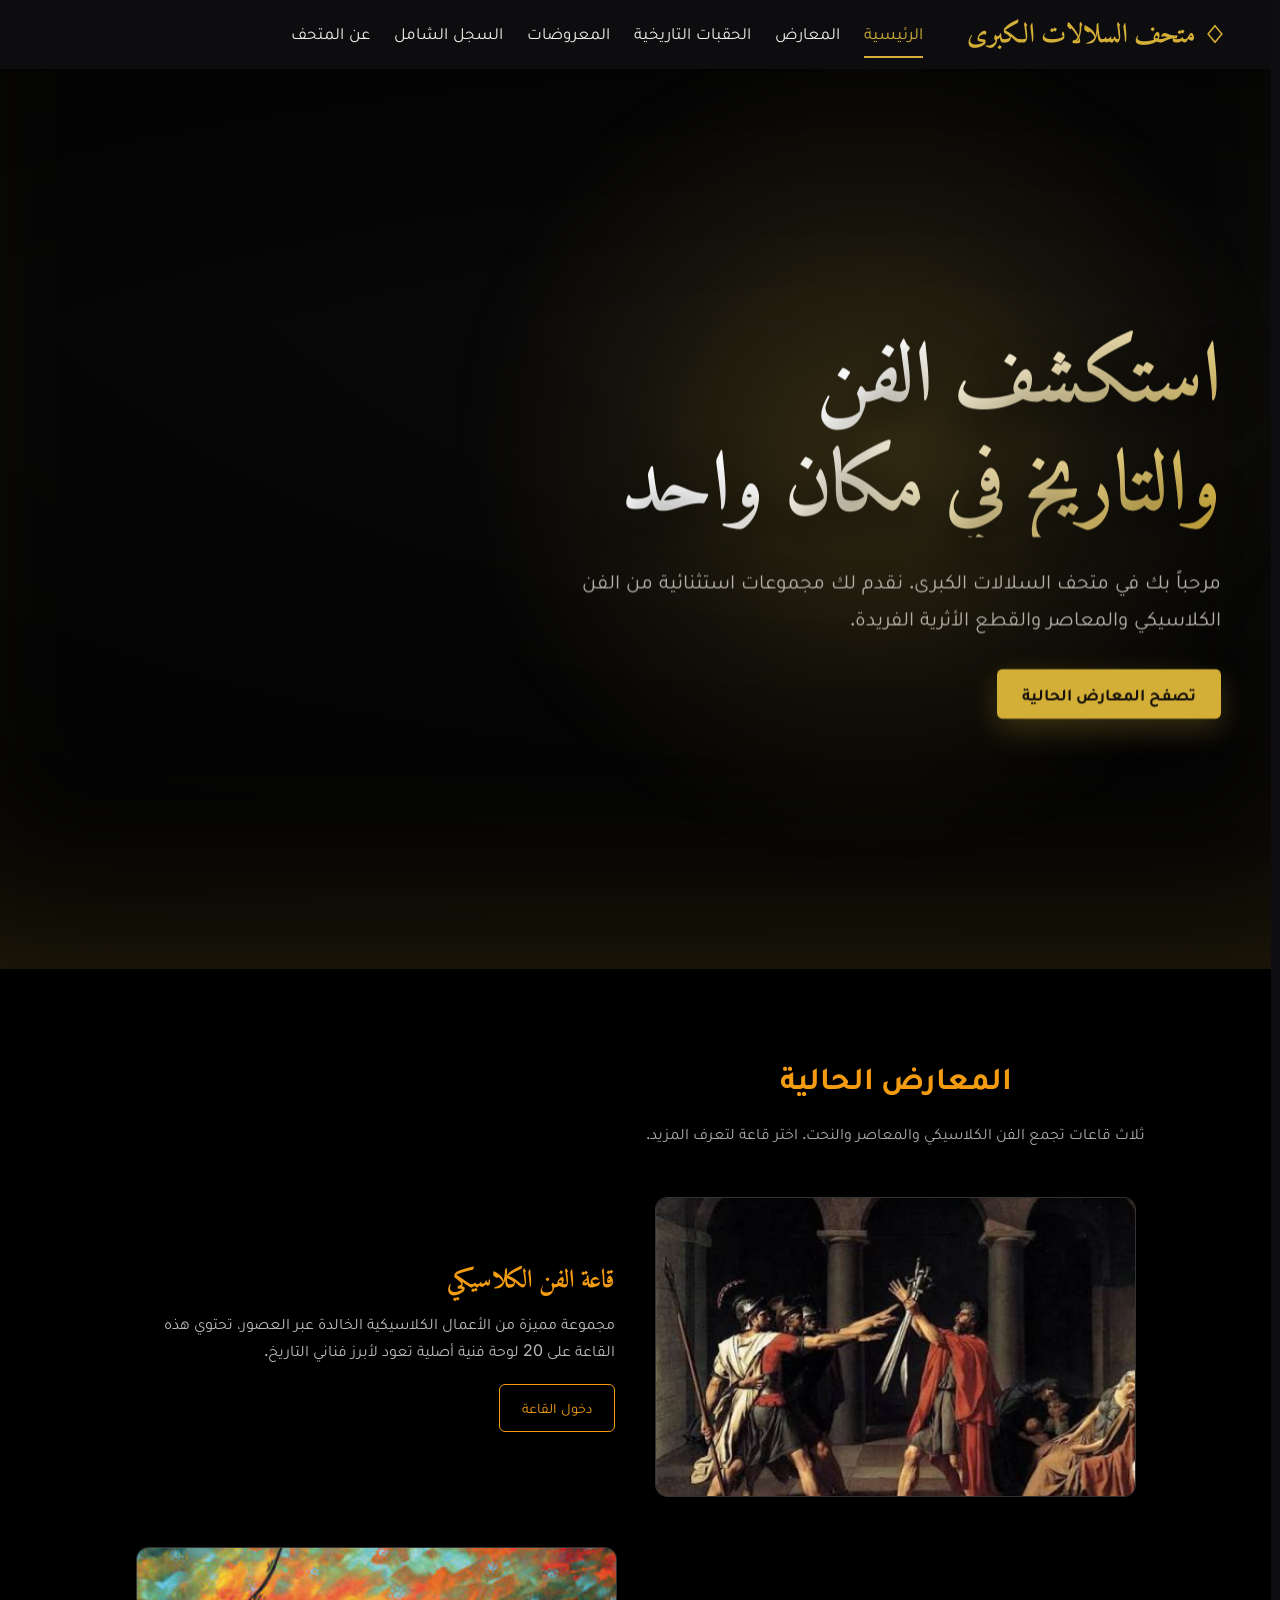
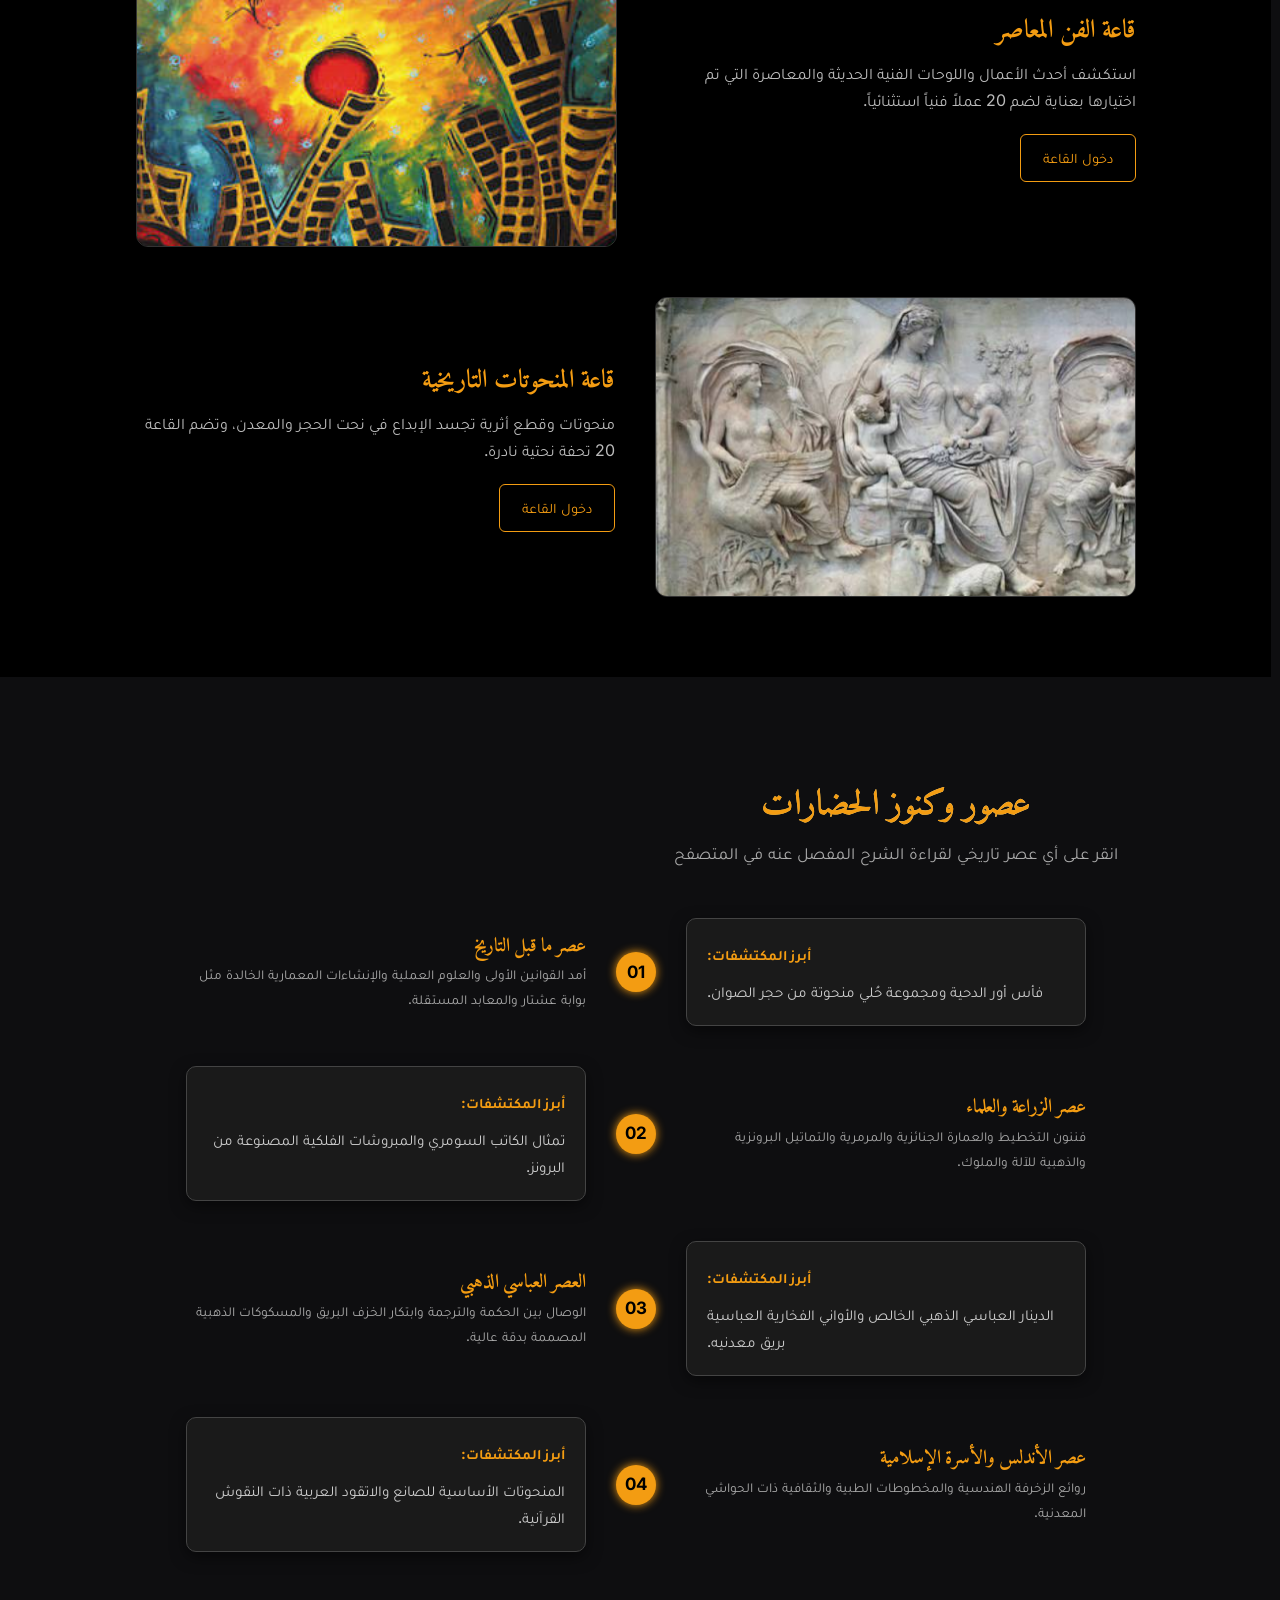
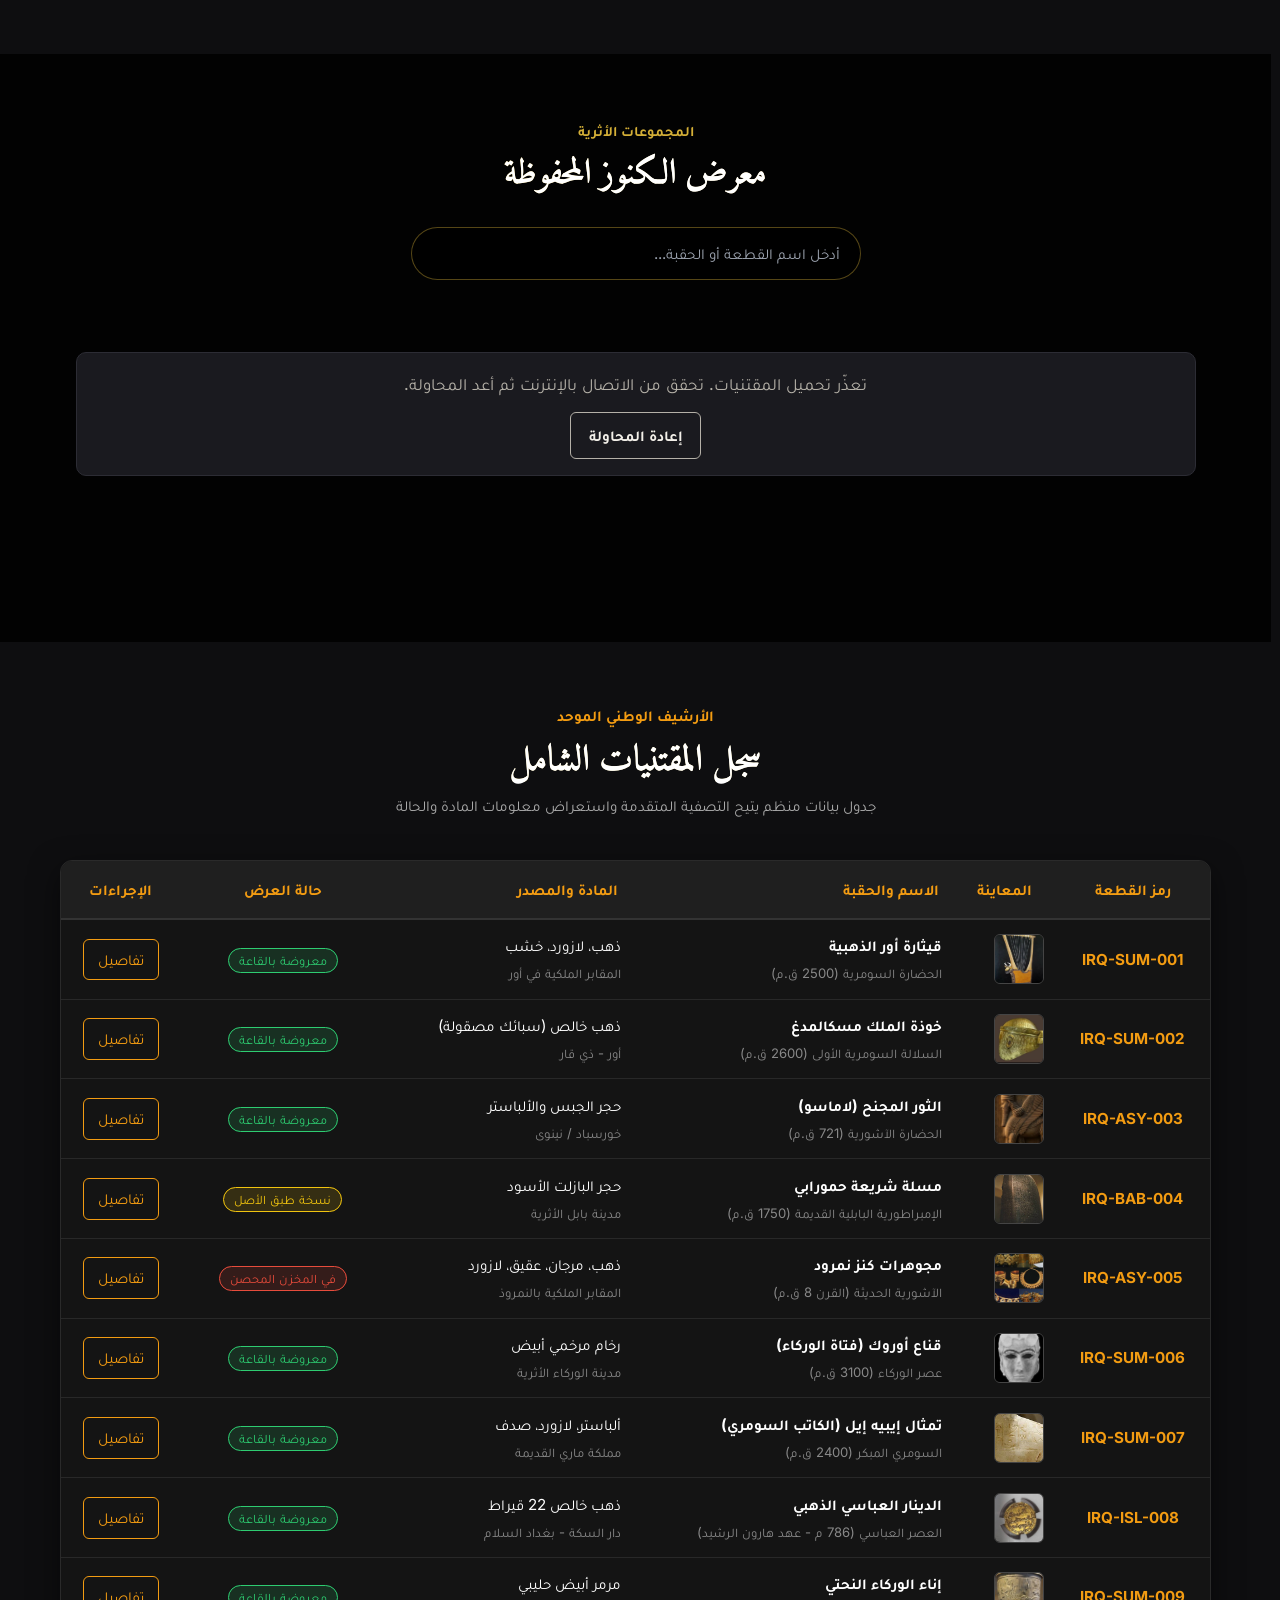
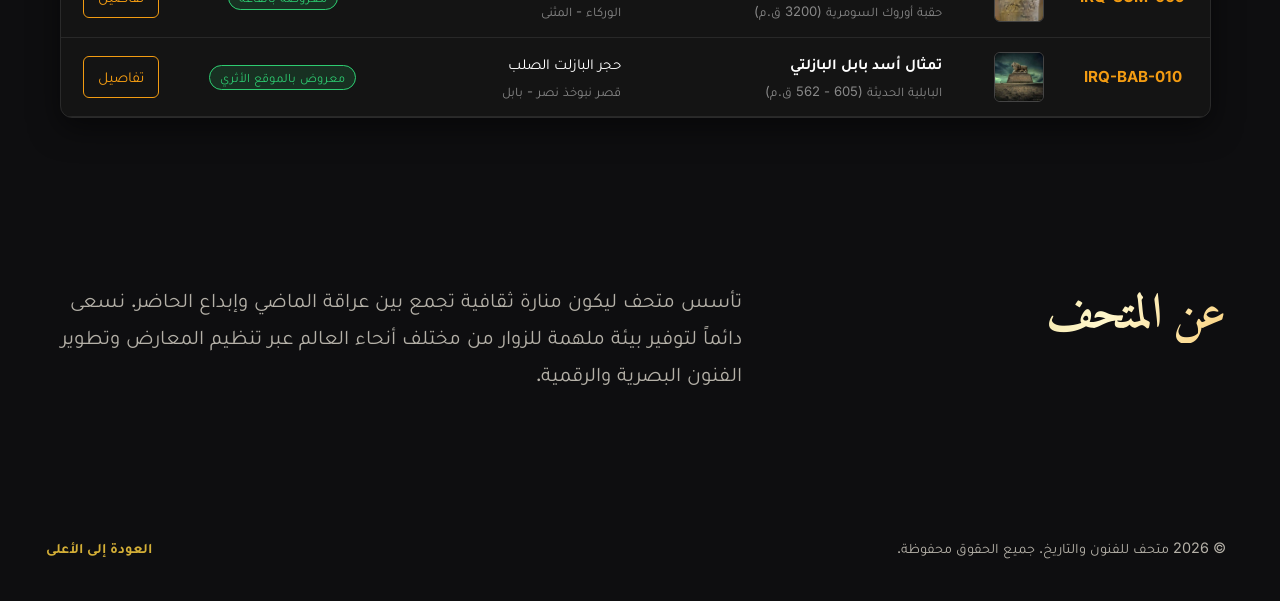
==== index.html @ 498987d4 "Initial commit for GitHub Pages" ====
<!DOCTYPE html>
<html lang="ar" dir="rtl">

<head>
    <meta charset="UTF-8">
    <meta name="viewport" content="width=device-width, initial-scale=1">
    <title>متحف السلالات الكبرى | معارض الفن والتاريخ</title>
    <meta name="description"
        content="متحف السلالات الكبرى: مجموعات من الفن الكلاسيكي والمعاصر والقطع الأثرية. تصفّح المعارض الحالية والمقتنيات واحجز زيارتك.">
    <meta name="theme-color" content="#0e0e10">

    <!-- Open Graph (add an absolute og:image + og:url once the production domain is known) -->
    <meta property="og:type" content="website">
    <meta property="og:locale" content="ar_AR">
    <meta property="og:title" content="متحف السلالات الكبرى | معارض الفن والتاريخ">
    <meta property="og:description" content="تصفّح المعارض الحالية والمقتنيات في متحفنا.">

    <link rel="icon"
        href="data:image/svg+xml,%3Csvg xmlns='http://www.w3.org/2000/svg' viewBox='0 0 32 32'%3E%3Crect width='32' height='32' rx='6' fill='%230e0e10'/%3E%3Cpath d='M16 6l8 10-8 10-8-10z' fill='none' stroke='%23d4af37' stroke-width='2'/%3E%3C/svg%3E">

    <!-- Fonts: Cormorant Garamond + Inter for Latin glyphs; Amiri + Tajawal supply the Arabic glyphs -->
    <link rel="preconnect" href="https://fonts.googleapis.com">
    <link rel="preconnect" href="https://fonts.gstatic.com" crossorigin>
    <link rel="stylesheet"
        href="https://fonts.googleapis.com/css2?family=Amiri:wght@400;700&family=Cormorant+Garamond:wght@500;600;700&family=Inter:wght@400;500;600&family=Tajawal:wght@400;500;700&display=swap">

    <!-- The hero picture is the largest paint: fetch it before the parser reaches the <img> -->
    <link rel="preload" as="image" fetchpriority="high"
        href="https://images.unsplash.com/photo-1554907984-15263bfd63bd?auto=format&fit=crop&w=1600&q=70"
        imagesrcset="https://images.unsplash.com/photo-1554907984-15263bfd63bd?auto=format&fit=crop&w=800&q=70 800w, https://images.unsplash.com/photo-1554907984-15263bfd63bd?auto=format&fit=crop&w=1600&q=70 1600w, https://images.unsplash.com/photo-1554907984-15263bfd63bd?auto=format&fit=crop&w=2400&q=70 2400w"
        imagesizes="100vw">

    <link rel="stylesheet" href="style.css">

    <!-- Start downloading the data while the browser parses the rest of the page -->
    <link rel="preload" href="data/collection.json" as="fetch" type="application/json" crossorigin="anonymous">
    <link rel="preload" href="data/exhibitions.json" as="fetch" type="application/json" crossorigin="anonymous">

    <link href="https://unpkg.com/aos@2.3.1/dist/aos.css" rel="stylesheet">
    <link rel="stylesheet" href="https://cdnjs.cloudflare.com/ajax/libs/font-awesome/6.5.1/css/all.min.css" />
    <link rel="stylesheet" href="https://cdnjs.cloudflare.com/ajax/libs/aos/2.3.4/aos.css" />
    <script src="https://cdnjs.cloudflare.com/ajax/libs/aos/2.3.4/aos.js"></script>
    <script>
        document.addEventListener("DOMContentLoaded", () => {
            AOS.init({ duration: 1000, once: true });
        });
    </script>

    <!-- Structured data for search engines (a data block, so the strict CSP does not touch it) -->
    <script type="application/ld+json">
    {
        "@context": "https://schema.org",
        "@type": "Museum",
        "name": "متحف السلالات الكبرى",
        "description": "مجموعات من الفن الكلاسيكي والمعاصر والقطع الأثرية."
    }
    </script>
</head>

<body>
    <a class="skip-link" href="#main">انتقل إلى المحتوى الرئيسي</a>

    <!-- ============ Header ============ -->
    <header class="site-header" id="site-header">
        <div class="container site-header__inner">
            <a class="brand" href="#hero" aria-label="متحف السلالات الكبرى – الصفحة الرئيسية">
                <svg class="brand__mark" width="22" height="22" viewBox="0 0 32 32" aria-hidden="true"
                    focusable="false">
                    <path d="M16 4l10 12-10 12L6 16z" fill="none" stroke="currentColor" stroke-width="2.2" />
                </svg>
                <span class="brand__name">متحف السلالات الكبرى</span>
            </a>
            <button class="nav-toggle" id="nav-toggle" type="button" aria-expanded="false" aria-controls="primary-nav">
                <span class="visually-hidden">القائمة</span>
                <span class="nav-toggle__bar" aria-hidden="true"></span>
                <span class="nav-toggle__bar" aria-hidden="true"></span>
                <span class="nav-toggle__bar" aria-hidden="true"></span>
            </button>

            <nav class="primary-nav" id="primary-nav" aria-label="التنقل الرئيسي">
                <ul class="primary-nav__list">
                    <li><a href="#hero">الرئيسية</a></li>
                    <li><a href="#exhibitions">المعارض</a></li>
                    <li><a href="#timeline">الحقبات التاريخية</a></li>
                    <li><a href="#treasures">المعروضات</a></li>
                    <li><a href="#archive" class="nav-link">السجل الشامل</a></li>
                    <li><a href="#about">عن المتحف</a></li>
                </ul>
            </nav>
        </div>
    </header>

    <main id="main" tabindex="-1">

        <!-- ============ Hero ============ -->
        <section class="hero" id="hero" aria-labelledby="hero-title">
            <!-- فيديو الخلفية بحجم الشاشة الكامل -->
            <video class="hero__bg" autoplay muted loop playsinline preload="auto">
                <source src="document_5375200705369909196.mp4" type="video/mp4">
                متصفحك لا يدعم عرض الفيديو.
            </video>

            <!-- طبقة التعتيم -->
            <div class="hero__overlay"></div>

            <!-- محتوى النصوص في أقصى اليمين -->
            <div class="container hero__content">
                <h1 class="hero__title" id="hero-title">استكشف الفن والتاريخ في مكان واحد</h1>
                <p class="hero__lead">مرحباً بك في متحف السلالات الكبرى. نقدم لك مجموعات استثنائية من الفن الكلاسيكي
                    والمعاصر والقطع الأثرية الفريدة.</p>
                <div class="hero__actions">
                    <a href="#exhibitions" class="btn btn--accent">تصفح المعارض الحالية</a>
                </div>
            </div>
        </section>

        <!-- ============ Featured pieces: 3D carousel (filled from data/collection.json) ============ -->
        <section class="showcase" id="featured" aria-labelledby="featured-title">
            <div class="container showcase__container">

                <!-- العنوان في الجهة اليمنى -->
                <div class="showcase__header">
                    <h4 class="showcase__title" id="featured-title">أبرز شخصيات عرفها التاريخ</h4>
                    <p class="showcase__subtitle">تصفح أبرز الشخصيات المؤثرة عبر العصور</p>
                </div>

                <!-- الكاروسيل -->
                <div class="css-carousel-wrapper">
                    <div class="carousel__track-wrapper">
                        <ul class="carousel__track" id="carousel-track">

                            <li class="carousel__item active" data-index="0">
                                <a href="https://youtu.be/YNPCqiq1Ubk?si=cr7wYDMbBG1M3uZX" target="_blank">
                                    <div class="carousel__image-box">
                                        <img src="./شخصيات عرفها التاري/images.jpeg" alt="الإمام علي بن أبي طالب">
                                    </div>
                                </a>
                                <div class="caption">
                                    <strong>الإمام علي بن أبي طالب</strong>
                                    <span>رابع الخلفاء الراشدين، وأعظم القادة والحكماء.</span>
                                </div>
                            </li>
                            <!-- 6. الملك حمورابي (الحضارة البابلية) -->
                            <li class="carousel__item" data-index="5">
                                <a href="https://youtu.be/bfHPmPfmmRs?si=g1AMzPweujYRPF7U" target="_blank">
                                    <div class="carousel__image-box">
                                        <img src="./شخصيات عرفها التاري/images1.jpeg" alt="الملك حمورابي">
                                    </div>
                                </a>
                                <div class="caption">
                                    <strong>الملك حمورابي</strong>
                                    <span>سادس ملوك بابل، صاحب أشهر شريعة قوانين في التاريخ.</span>
                                </div>
                            </li>

                            <!-- 7. الملك جلجامش (الحضارة السومرية) -->
                            <li class="carousel__item" data-index="6">
                                <a href="https://youtu.be/5voImozSv-s?si=exeW5fNdrzn6SXe1" target="_blank">
                                    <div class="carousel__image-box">
                                        <img src="./شخصيات عرفها التاري/images (1).jpeg" alt="الملك جلجامش">
                                    </div>
                                </a>
                                <div class="caption">
                                    <strong>الملك جلجامش</strong>
                                    <span>ملك أوروك السومري، وبطل أقدم ملحمة أدبية.</span>
                                </div>
                            </li>

                            <!-- 8. الملك نبوخذ نصر الثاني (الحضارة البابلية) -->
                            <li class="carousel__item" data-index="7">
                                <a href="https://youtu.be/slw3kwS-how?si=ZczzERGVY_s96Ktz" target="_blank">
                                    <div class="carousel__image-box">
                                        <img src="./شخصيات عرفها التاري/images (2).jpeg" alt="نبوخذ نصر الثاني">
                                    </div>
                                </a>
                                <div class="caption">
                                    <strong>نبوخذ نصر الثاني</strong>
                                    <span>أعظم ملوك الإمبراطورية البابلية الثانية وباني الجنائزية المعلقة.</span>
                                </div>
                            </li>

                            <li class="carousel__item next" data-index="1">
                                <a href="https://youtu.be/5FD5HU6C8sY?si=WSPY6Vdep4lhuGs_" target="_blank">
                                    <div class="carousel__image-box">
                                        <img src="./شخصيات عرفها التاري/images (3).jpeg" alt="الحسن بن الهيثم">
                                    </div>
                                </a>
                                <div class="caption">
                                    <strong>الحسن بن الهيثم</strong>
                                    <span>عالم موسوعي عربي وأب البصريات الحديثة.</span>
                                </div>
                            </li>

                            <li class="carousel__item" data-index="2">
                                <a href="https://youtu.be/FIpuTep5I-o?si=sXLZ8PuJaS9ycb4V" target="_blank">
                                    <div class="carousel__image-box">
                                        <img src="./شخصيات عرفها التاري/images (6).jpeg" alt=" الملك نمرود">
                                    </div>
                                </a>
                                <div class="caption">
                                    <strong>الملك نمرود</strong>
                                    <span>ملك الإمبراطورية البابلية الثانية، مشهور بحكمه العادل.</span>
                                </div>
                            </li>

                            <li class="carousel__item" data-index="3">
                                <a href="https://youtu.be/S2yUpTvlDCs?si=tFDiMEgFZ27WcEF1" target="_blank">
                                    <div class="carousel__image-box">
                                        <img src="./شخصيات عرفها التاري/images (4).jpeg" alt="ابن سينا">
                                    </div>
                                </a>
                                <div class="caption">
                                    <strong>ابن سينا</strong>
                                    <span>طبيب وفيلسوف إسلامي، لُقب بأمير الأطباء.</span>
                                </div>
                            </li>

                            <li class="carousel__item prev" data-index="4">
                                <a href="https://youtu.be/HqhQ760GXNg?si=lQs_XDYkpeNWXgSn" target="_blank">
                                    <div class="carousel__image-box">
                                        <img src="./شخصيات عرفها التاري/images (5).jpeg" alt="صلاح الدين الأيوبي">
                                    </div>
                                </a>
                                <div class="caption">
                                    <strong>صلاح الدين الأيوبي</strong>
                                    <span>قائد إسلامي عظيم ومؤسس الدولة الأيوبية.</span>
                                </div>
                            </li>

                        </ul>
                    </div>

                    <!-- أزرار التنقل -->
                    <div class="carousel__nav">
                        <button class="nav--prev" id="prev-btn"></button>
                        <button class="nav--next" id="next-btn"></button>
                    </div>

                    <!-- النقاط -->
                    <div class="carousel__dots" id="carousel-dots">
                        <span class="carousel__dot active" data-index="0"></span>
                        <span class="carousel__dot" data-index="1"></span>
                        <span class="carousel__dot" data-index="2"></span>
                        <span class="carousel__dot" data-index="3"></span>
                        <span class="carousel__dot" data-index="4"></span>
                        <span class="carousel__dot" data-index="5"></span>
                        <span class="carousel__dot" data-index="6"></span>
                        <span class="carousel__dot" data-index="7"></span>

                    </div>
                </div>

            </div>
        </section>

        <!-- ============ Exhibitions (filled from data/exhibitions.json) ============ -->
        <section class="section exhibitions-section" id="exhibitions" aria-labelledby="exhibitions-title">
            <div class="container">
                <div class="section__head">
                    <h4 class="section__title" id="exhibitions-title">المعارض الحالية</h4>
                    <p class="section__intro">ثلاث قاعات تجمع الفن الكلاسيكي والمعاصر والنحت. اختر قاعة لتعرف المزيد.
                    </p>
                </div>

                <div class="exhibitions__list">

                    <!-- القاعة الأولى -->
                    <div class="exhibition__row" data-aos="fade-up">
                        <!-- تأكد من استبدال classical-hall.html باسم ملف الصفحة الخاص بالقاعة الأولى -->
                        <a href="classical-hall.html" class="exhibition__image-link">
                            <img src="./classical/images (17).jpeg" alt="الفن الكلاسيكي">
                        </a>
                        <div class="exhibition__content">
                            <h3>قاعة الفن الكلاسيكي</h3>
                            <p>مجموعة مميزة من الأعمال الكلاسيكية الخالدة عبر العصور، تحتوي هذه القاعة على 20 لوحة فنية
                                أصلية تعود لأبرز فناني التاريخ.</p>
                            <a href="classical-hall.html" class="exhibition__btn">دخول القاعة </a>
                        </div>
                    </div>

                    <!-- القاعة الثانية -->
                    <div class="exhibition__row reverse" data-aos="fade-up">
                        <!-- تأكد من استبدال contemporary-hall.html باسم ملف القاعة الثانية -->
                        <a href="contemporary-hall.html" class="exhibition__image-link">
                            <img src="./contemporary/images.jpeg" alt="الفن المعاصر">
                        </a>
                        <div class="exhibition__content">
                            <h3>قاعة الفن المعاصر</h3>
                            <p>استكشف أحدث الأعمال واللوحات الفنية الحديثة والمعاصرة التي تم اختيارها بعناية لضم 20
                                عملاً فنياً استثنائياً.</p>
                            <a href="contemporary-hall.html" class="exhibition__btn">دخول القاعة </a>
                        </div>
                    </div>

                    <!-- القاعة الثالثة -->
                    <div class="exhibition__row" data-aos="fade-up">
                        <!-- تأكد من استبدال sculpture-hall.html باسم ملف القاعة الثالثة -->
                        <a href="sculpture-hall.html" class="exhibition__image-link">
                            <img src="./sculpture/images.jpeg" alt="قاعة النحت">
                        </a>
                        <div class="exhibition__content">
                            <h3>قاعة المنحوتات التاريخية</h3>
                            <p>منحوتات وقطع أثرية تجسد الإبداع في نحت الحجر والمعدن، وتضم القاعة 20 تحفة نحتية نادرة.
                            </p>
                            <a href="sculpture-hall.html" class="exhibition__btn">دخول القاعة </a>
                        </div>
                    </div>

                </div>
            </div>
        </section>

        <!-- ============ Historical timeline ============ -->
        <section class="section timeline-section" id="timeline" aria-labelledby="timeline-title">
            <div class="container">
                <div class="section__head" style="text-align: center; margin-bottom: 50px;">
                    <h2 class="section__title" id="timeline-title" style="color: #f39c12; font-size: 2.2rem;">عصور وكنوز
                        الحضارات</h2>
                    <p class="section__intro" style="color: #aaa;">انقر على أي عصر تاريخي لقراءة الشرح المفصل عنه في
                        المتصفح</p>
                </div>

                <div class="timeline-container"
                    style="position: relative; max-width: 900px; margin: 0 auto; direction: rtl;">

                    <!-- العصر الأول: ما قبل التاريخ -->
                    <div class="timeline-item" data-aos="fade-right"
                        style="display: flex; align-items: center; margin-bottom: 40px;">
                        <div style="flex: 1; text-align: left; padding-left: 30px;">
                            <a href="https://ar.wikipedia.org/wiki/ما_قبل_التاريخ" target="_blank"
                                style="text-decoration: none;">
                                <div style="background: #1a1a1a; border: 1px solid #444; border-radius: 10px; padding: 20px; transition: 0.3s; display: inline-block; width: 100%; box-shadow: 0 5px 15px rgba(0,0,0,0.5);"
                                    onmouseover="this.style.borderColor='#f39c12'"
                                    onmouseout="this.style.borderColor='#444'">
                                    <span style="color: #f39c12; font-size: 0.9rem; font-weight: bold;">أبرز
                                        المكتشفات:</span>
                                    <p style="color: #ccc; margin: 8px 0 0 0; font-size: 0.95rem;">فأس أور الدحية
                                        ومجموعة حُلي منحوتة من حجر الصوان.</p>
                                </div>
                            </a>
                        </div>
                        <div
                            style="width: 40px; height: 40px; background: #f39c12; color: #000; border-radius: 50%; display: flex; align-items: center; justify-content: center; font-weight: bold; z-index: 2; box-shadow: 0 0 10px #f39c12;">
                            01</div>
                        <div style="flex: 1; padding-right: 30px; text-align: right;">
                            <a href="https://ar.wikipedia.org/wiki/ما_قبل_التاريخ" target="_blank"
                                style="text-decoration: none; color: inherit;">
                                <h3 style="color: #f39c12; margin: 0 0 5px 0; font-size: 1.2rem;">عصر ما قبل التاريخ
                                </h3>
                                <p style="color: #aaa; margin: 0; font-size: 0.85rem;">أمد القوانين الأولى والعلوم
                                    العملية والإنشاءات المعمارية الخالدة مثل بوابة عشتار والمعابد المستقلة.</p>
                            </a>
                        </div>
                    </div>

                    <!-- العصر الثاني: عصر الزراعة والعلماء -->
                    <div class="timeline-item" data-aos="fade-right"
                        style="display: flex; align-items: center; margin-bottom: 40px;">
                        <div style="flex: 1; text-align: left; padding-left: 30px;">
                            <a href="https://ar.wikipedia.org/wiki/تاريخ_الزراعة" target="_blank"
                                style="text-decoration: none; color: inherit; text-align: right; display: block;">
                                <h3 style="color: #f39c12; margin: 0 0 5px 0; font-size: 1.2rem;">عصر الزراعة والعلماء
                                </h3>
                                <p style="color: #aaa; margin: 0; font-size: 0.85rem;">فننون التخطيط والعمارة الجنائزية
                                    والمرمرية والتماتيل البرونزية والذهبية للآلة والملوك.</p>
                            </a>
                        </div>
                        <div
                            style="width: 40px; height: 40px; background: #f39c12; color: #000; border-radius: 50%; display: flex; align-items: center; justify-content: center; font-weight: bold; z-index: 2; box-shadow: 0 0 10px #f39c12;">
                            02</div>
                        <div style="flex: 1; padding-right: 30px;">
                            <a href="https://ar.wikipedia.org/wiki/تاريخ_الزراعة" target="_blank"
                                style="text-decoration: none;">
                                <div style="background: #1a1a1a; border: 1px solid #444; border-radius: 10px; padding: 20px; transition: 0.3s; display: inline-block; width: 100%; box-shadow: 0 5px 15px rgba(0,0,0,0.5);"
                                    onmouseover="this.style.borderColor='#f39c12'"
                                    onmouseout="this.style.borderColor='#444'">
                                    <span style="color: #f39c12; font-size: 0.9rem; font-weight: bold;">أبرز
                                        المكتشفات:</span>
                                    <p style="color: #ccc; margin: 8px 0 0 0; font-size: 0.95rem;">تمثال الكاتب السومري
                                        والمبروشات الفلكية المصنوعة من البرونز.</p>
                                </div>
                            </a>
                        </div>
                    </div>

                    <!-- العصر الثالث: العصر العباسي الذهبي -->
                    <div class="timeline-item" data-aos="fade-right"
                        style="display: flex; align-items: center; margin-bottom: 40px;">
                        <div style="flex: 1; text-align: left; padding-left: 30px;">
                            <a href="https://ar.wikipedia.org/wiki/العصر_العباسي" target="_blank"
                                style="text-decoration: none;">
                                <div style="background: #1a1a1a; border: 1px solid #444; border-radius: 10px; padding: 20px; transition: 0.3s; display: inline-block; width: 100%; box-shadow: 0 5px 15px rgba(0,0,0,0.5);"
                                    onmouseover="this.style.borderColor='#f39c12'"
                                    onmouseout="this.style.borderColor='#444'">
                                    <span style="color: #f39c12; font-size: 0.9rem; font-weight: bold;">أبرز
                                        المكتشفات:</span>
                                    <p style="color: #ccc; margin: 8px 0 0 0; font-size: 0.95rem;">الدينار العباسي
                                        الذهبي الخالص والأواني الفخارية العباسية بريق معدنيه.</p>
                                </div>
                            </a>
                        </div>
                        <div
                            style="width: 40px; height: 40px; background: #f39c12; color: #000; border-radius: 50%; display: flex; align-items: center; justify-content: center; font-weight: bold; z-index: 2; box-shadow: 0 0 10px #f39c12;">
                            03</div>
                        <div style="flex: 1; padding-right: 30px; text-align: right;">
                            <a href="https://ar.wikipedia.org/wiki/العصر_العباسي" target="_blank"
                                style="text-decoration: none; color: inherit;">
                                <h3 style="color: #f39c12; margin: 0 0 5px 0; font-size: 1.2rem;">العصر العباسي الذهبي
                                </h3>
                                <p style="color: #aaa; margin: 0; font-size: 0.85rem;">الوصال بين الحكمة والترجمة
                                    وابتكار الخزف البريق والمسكوكات الذهبية المصممة بدقة عالية.</p>
                            </a>
                        </div>
                    </div>

                    <!-- العصر الرابع: عصر الأندلس والأسرة الإسلامية -->
                    <div class="timeline-item" data-aos="fade-right" style="display: flex; align-items: center;">
                        <div style="flex: 1; text-align: left; padding-left: 30px;">
                            <a href="https://ar.wikipedia.org/wiki/تاريخ_الأندلس" target="_blank"
                                style="text-decoration: none; color: inherit; text-align: right; display: block;">
                                <h3 style="color: #f39c12; margin: 0 0 5px 0; font-size: 1.2rem;">عصر الأندلس والأسرة
                                    الإسلامية</h3>
                                <p style="color: #aaa; margin: 0; font-size: 0.85rem;">روائع الزخرفة الهندسية والمخطوطات
                                    الطبية والثقافية ذات الحواشي المعدنية.</p>
                            </a>
                        </div>
                        <div
                            style="width: 40px; height: 40px; background: #f39c12; color: #000; border-radius: 50%; display: flex; align-items: center; justify-content: center; font-weight: bold; z-index: 2; box-shadow: 0 0 10px #f39c12;">
                            04</div>
                        <div style="flex: 1; padding-right: 30px;">
                            <a href="https://ar.wikipedia.org/wiki/تاريخ_الأندلس" target="_blank"
                                style="text-decoration: none;">
                                <div style="background: #1a1a1a; border: 1px solid #444; border-radius: 10px; padding: 20px; transition: 0.3s; display: inline-block; width: 100%; box-shadow: 0 5px 15px rgba(0,0,0,0.5);"
                                    onmouseover="this.style.borderColor='#f39c12'"
                                    onmouseout="this.style.borderColor='#444'">
                                    <span style="color: #f39c12; font-size: 0.9rem; font-weight: bold;">أبرز
                                        المكتشفات:</span>
                                    <p style="color: #ccc; margin: 8px 0 0 0; font-size: 0.95rem;">المنحوتات الأساسية
                                        للصانع والاتقود العربية ذات النقوش القرآنية.</p>
                                </div>
                            </a>
                        </div>
                    </div>

                </div>
            </div>
        </section>

        <!-- ============ Treasures: search + category filter + results ============ -->
        <section id="treasures" class="treasured-section" aria-labelledby="treasured-title">
            <div class="treasured-container">
                <header class="treasured-header">
                    <p class="treasured-subtitle">المجموعات الأثرية</p>
                    <h2 class="treasured-title" id="treasured-title">معرض الكنوز المحفوظة</h2>
                </header>

                <!-- حقل البحث -->
                <div class="treasured-search-wrapper">
                    <input type="search" id="searchInput" class="treasured-search-input"
                        placeholder="أدخل اسم القطعة أو الحقبة..." autocomplete="off">
                </div>

                <!-- شبكة عرض الكنوز التسعة -->
                <div class="container treasure-results">
                    <ul class="grid" id="treasure-grid"
                        style="display: grid; grid-template-columns: repeat(auto-fill, minmax(280px, 1fr)); gap: 25px; list-style: none; padding: 0;">

                        <!-- كنز 1: قيثارة أور الذهبية -->
                        <li class="treasure-card" data-aos="fade-up" onclick="openTreasureModal(this)"
                            data-img="./gold/قيثارة أور الذهبية.jpeg" data-title="قيثارة أور الذهبية"
                            data-period="الحضارة السومرية (حوالي 2500 ق.م)"
                            data-location="المقابر الملكية في أور (المتحف العراقي)"
                            data-desc="واحدة من أقدم الآلات الموسيقية في التاريخ، تتميز برأس ثور مصنوع من الذهب الخالص واللازورد، وتعد رمزاً للإبداع الفني الموسيقي السومري.">
                            <div class="treasure-img-box">
                                <img src="./gold/images.jpeg" alt="قيثارة أور الذهبية">
                            </div>
                            <div class="treasure-info">
                                <h3>قيثارة أور الذهبية</h3>
                                <p>الحضارة السومرية</p>
                            </div>
                        </li>

                        <!-- كنز 2: خوذة الملوك السومرية (خوذة مسكالمدغ) -->
                        <li class="treasure-card" data-aos="fade-up" onclick="openTreasureModal(this)"
                            data-img="./gold/images (2).jpeg" data-title="خوذة مسكالمدغ الذهبية"
                            data-period="السلالة السومرية المبكرة (2600 ق.م)" data-location="أور - المتحف العراقي"
                            data-desc="خوذة مصنوعة من الذهب الخالص مصممة على شكل شعر مكتمل بتفاصيل دقيقة جداً، تعود للملك السومري مسكالمدغ وتصنف كواحدة من أروع القطع الذهبية.">
                            <div class="treasure-img-box">
                                <img src="./gold/images (1).jpeg" alt="خوذة مسكالمدغ">
                            </div>
                            <div class="treasure-info">
                                <h3>خوذة مسكالمدغ الذهبية</h3>
                                <p>السلالة السومرية</p>
                            </div>
                        </li>

                        <!-- كنز 3: كنز نمرود الذهبي -->
                        <li class="treasure-card" data-aos="fade-up" onclick="openTreasureModal(this)"
                            data-img="./gold/images (4).jpeg" data-title="كنز نمرود (مجوهرات ملكات آشور)"
                            data-period="الإمبراطورية الآشورية الحديثة (القرن 8 ق.م)"
                            data-location="نمرود - المتحف العراقي"
                            data-desc="مجموعة شاسعة من المجوهرات والتاج الذهبي والأحجار الكريمة النادرة التي اكتشفت في المقابر الملكية تحت القصر الآشوري في نمرود.">
                            <div class="treasure-img-box">
                                <img src="./gold/images (3).jpeg" alt="كنز نمرود">
                            </div>
                            <div class="treasure-info">
                                <h3>كنز نمرود الذهبي</h3>
                                <p>الإمبراطورية الآشورية</p>
                            </div>
                        </li>

                        <!-- كنز 4: الثور المجنح (لاماسو) -->
                        <li class="treasure-card" data-aos="fade-up" onclick="openTreasureModal(this)"
                            data-img="./gold/images (6).jpeg" data-title="الثور المجنح (لاماسو)"
                            data-period="الحضارة الآشورية (القرن 8 ق.م)" data-location="خورسباد / نينوى"
                            data-desc="تمثال حارس ضخم برأس إنسان وجسم ثور وأجنحة نسر، كان يوضع عند أبواب القصور الآشورية لحمايتها وطرد الأرواح الشريرة.">
                            <div class="treasure-img-box">
                                <img src="./gold/images (5).jpeg" alt="الثور المجنح">
                            </div>
                            <div class="treasure-info">
                                <h3>الثور المجنح (لاماسو)</h3>
                                <p>الحضارة الآشورية</p>
                            </div>
                        </li>

                        <!-- كنز 5: تمثال الكاتب السومري (إيبيه إيل) -->
                        <li class="treasure-card" data-aos="fade-up" onclick="openTreasureModal(this)"
                            data-img="./gold/images (8).jpeg" data-title="تمثال إيبيه إيل (الكاتب السومري)"
                            data-period="العصر السومري المبكر (2400 ق.م)" data-location="مملكة ماري / المتحف العراقي"
                            data-desc="تمثال منحوت من الألباستر الأبيض بعيون مطعمة باللازورد والصدف، يجسد شخصية موظف رفيع المستوى في وضعية تعبد وسكون.">
                            <div class="treasure-img-box">
                                <img src="./gold/images (7).jpeg" alt="تمثال إيبيه إيل">
                            </div>
                            <div class="treasure-info">
                                <h3>تمثال الكاتب السومري</h3>
                                <p>العصر السومري</p>
                            </div>
                        </li>

                        <!-- كنز 6: قناع أوروك (فتاة الوركاء) -->
                        <li class="treasure-card" data-aos="fade-up" onclick="openTreasureModal(this)"
                            data-img="./gold/images (10).jpeg" data-title="قناع أوروك (موناليزا السومرية)"
                            data-period="حضارة الوركاء (3100 ق.م)" data-location="الوركاء - المتحف العراقي"
                            data-desc="من أقدم المنحوتات البشرية الوجهية في العالم، منحوتة من الرخام الرخو وتتميز بتفاصيل ناعمة ودقيقة جداً تعكس براعة الفن العراقي القديم.">
                            <div class="treasure-img-box">
                                <img src="./gold/images (9).jpeg" alt="فتاة الوركاء">
                                alt="فتاة الوركاء">
                            </div>
                            <div class="treasure-info">
                                <h3>قناع أوروك (فتاة الوركاء)</h3>
                                <p>حضارة الوركاء</p>
                            </div>
                        </li>

                        <!-- كنز 7: مسلة حمورابي -->
                        <li class="treasure-card" data-aos="fade-up" onclick="openTreasureModal(this)"
                            data-img="./gold/images (11).jpeg" data-title="مسلة حمورابي"
                            data-period="الإمبراطورية البابلية القديمة (1750 ق.م)" data-location="بابل - المتحف العراقي"
                            data-desc="مسلة حجرية سوداء من البازلت تتضمن أول شريعة قانونية مكتوبة ومكتملة في التاريخ البشري تنظم حياة المجتمع والعدالة.">
                            <div class="treasure-img-box">
                                <img src="./gold/images (12).jpeg" alt="مسلة حمورابي">
                            </div>
                            <div class="treasure-info">
                                <h3>مسلة حمورابي</h3>
                                <p>الحضارة البابلية</p>
                            </div>
                        </li>

                        <!-- كنز 8: أسد بابل -->
                        <li class="treasure-card" data-aos="fade-up" onclick="openTreasureModal(this)"
                            data-img="./gold/images (14).jpeg" data-title="تمثال أسد بابل"
                            data-period="الحضارة البابلية (القرن 6 ق.م)" data-location="مدينة بابل الأثرية"
                            data-desc="تمثال ضخم مصنوع من الحجر الأسود الصلب يمثل أسداً يدوس رجلاً مستلقياً، ويرمز إلى شجاعة وقوة بابل وانتصارها على الأعداء.">
                            <div class="treasure-img-box">
                                <img src="./gold/images (13).jpeg" alt="أسد بابل">
                            </div>
                            <div class="treasure-info">
                                <h3>تمثال أسد بابل</h3>
                                <p>الحضارة البابلية</p>
                            </div>
                        </li>

                        <!-- كنز 9: زهرية الوركاء الإناء السومري -->
                        <li class="treasure-card" data-aos="fade-up" onclick="openTreasureModal(this)"
                            data-img="./gold/images (16).jpeg" data-title="إناء الوركاء السومري"
                            data-period="عصر الوركاء (3200 ق.م)" data-location="الوركاء - المتحف العراقي"
                            data-desc="إناء نحتي متدرج الطبقات مصنوع من حجر حليبي ناصع الناعمة، ينقش القصة الأولى لتقديم القرابين ودورة الحياة في العراق القديم.">
                            <div class="treasure-img-box">
                                <img src="./gold/images (15).jpeg" alt="إناء الوركاء">
                            </div>
                            <div class="treasure-info">
                                <h3>إناء الوركاء السومري</h3>
                                <p>عصر الوركاء</p>
                            </div>
                        </li>

                    </ul>
                </div>
            </div>
        </section>

        <!-- النافذة المنبثقة للتفاصيل (Modal) -->
        <div id="treasureModal" class="treasure-modal" onclick="closeTreasureModalOutside(event)">
            <div class="treasure-modal-content">
                <button class="treasure-close-btn" onclick="closeTreasureModal()">×</button>
                <div class="treasure-modal-img-box">
                    <img id="tModalImg" src="" alt="صورة الكنز">
                </div>
                <div class="treasure-modal-body">
                    <h2 id="tModalTitle">عنوان الكنز</h2>
                    <div class="treasure-modal-meta">
                        <p>الحقبة التاريخية: <span id="tModalPeriod">-</span></p>
                        <p>موقع الاكتشاف/العرض: <span id="tModalLocation">-</span></p>
                    </div>
                    <p class="treasure-modal-desc" id="tModalDesc">الشرح والنبذة الفنية والتاريخية...</p>
                </div>
            </div>
        </div>

        <!-- ============ Registry: sortable / filterable data table ============ -->
        <section id="archive" class="archive-section" style="padding: 60px 20px; direction: rtl; text-align: right;">
            <div class="container" style="max-width: 1200px; margin: 0 auto;">
                <header class="archive-header" style="text-align: center; margin-bottom: 40px;">
                    <p style="color: #f39c12; font-size: 0.95rem; font-weight: bold; margin-bottom: 5px;">الأرشيف الوطني
                        الموحد</p>
                    <h2 style="color: #fff; font-size: 2.3rem; margin: 0 0 10px 0;">سجل المقتنيات الشامل</h2>
                    <p style="color: #aaa; font-size: 0.95rem;">جدول بيانات منظم يتيح التصفية المتقدمة واستعراض معلومات
                        المادة والحالة</p>
                </header>

                <!-- جدول المقتنيات الـ 10 -->
                <div class="table-responsive" data-aos="fade-right"
                    style="overflow-x: auto; background: #141414; border: 1px solid #2a2a2a; border-radius: 12px; box-shadow: 0 10px 30px rgba(0,0,0,0.5);">
                    <table class="archive-table"
                        style="width: 100%; border-collapse: collapse; color: #fff; font-size: 0.95rem;">
                        <thead>
                            <tr style="background: #1f1f1f; border-bottom: 2px solid #333; color: #f39c12;">
                                <th style="padding: 15px; text-align: center;">رمز القطعة</th>
                                <th style="padding: 15px; text-align: center;">المعاينة</th>
                                <th style="padding: 15px; text-align: right;">الاسم والحقبة</th>
                                <th style="padding: 15px; text-align: right;">المادة والمصدر</th>
                                <th style="padding: 15px; text-align: center;">حالة العرض</th>
                                <th style="padding: 15px; text-align: center;">الإجراءات</th>
                            </tr>
                        </thead>
                        <tbody>

                            <!-- 1. قيثارة أور الذهبية -->
                            <tr style="border-bottom: 1px solid #282828; transition: 0.2s;"
                                onmouseover="this.style.background='#1a1a1a'"
                                onmouseout="this.style.background='transparent'">
                                <td style="padding: 12px; text-align: center; color: #f39c12; font-weight: bold;">
                                    IRQ-SUM-001</td>
                                <td style="padding: 12px; text-align: center;">
                                    <img src="./gold/قيثارة أور الذهبية.jpeg" alt="قيثارة أور"
                                        style="width: 50px; height: 50px; object-fit: cover; border-radius: 6px; border: 1px solid #444;">
                                </td>
                                <td style="padding: 12px;">
                                    <strong style="color: #fff; display: block;">قيثارة أور الذهبية</strong>
                                    <span style="color: #888; font-size: 0.82rem;">الحضارة السومرية (2500 ق.م)</span>
                                </td>
                                <td style="padding: 12px;">
                                    <span>ذهب، لازورد، خشب</span><br>
                                    <span style="color: #888; font-size: 0.82rem;">المقابر الملكية في أور</span>
                                </td>
                                <td style="padding: 12px; text-align: center;">
                                    <span
                                        style="background: rgba(46, 204, 113, 0.15); color: #2ecc71; padding: 4px 10px; border-radius: 20px; font-size: 0.8rem; border: 1px solid #2ecc71;">معروضة
                                        بالقاعة</span>
                                </td>
                                <td style="padding: 12px; text-align: center;">
                                    <button class="btn-detail" onclick="openArchiveModal(this)" data-code="IRQ-SUM-001"
                                        data-img="./gold/قيثارة أور الذهبية.jpeg" data-title="قيثارة أور الذهبية"
                                        data-period="الحضارة السومرية (حوالي 2500 ق.م)"
                                        data-material="ذهب خالص، حجر اللازورد، خشب نادِر"
                                        data-source="المقابر الملكية في أور (المتحف العراقي)"
                                        data-status="معروضة بالقاعة السومرية"
                                        data-desc="واحدة من أقدم الآلات الموسيقية الوترية المكتشفة في التاريخ البشري، تتميز برأس ثور من الذهب الجذاب وجسم مطعم باللازورد والصدف."
                                        style="background: transparent; border: 1px solid #f39c12; color: #f39c12; padding: 6px 14px; border-radius: 6px; cursor: pointer; transition: 0.3s;">
                                        تفاصيل
                                    </button>
                                </td>
                            </tr>

                            <!-- 2. خوذة مسكالمدغ -->
                            <tr style="border-bottom: 1px solid #282828; transition: 0.2s;"
                                onmouseover="this.style.background='#1a1a1a'"
                                onmouseout="this.style.background='transparent'">
                                <td style="padding: 12px; text-align: center; color: #f39c12; font-weight: bold;">
                                    IRQ-SUM-002</td>
                                <td style="padding: 12px; text-align: center;">
                                    <img src="./gold/images (1).jpeg" alt="خوذة مسكالمدغ"
                                        style="width: 50px; height: 50px; object-fit: cover; border-radius: 6px; border: 1px solid #444;">
                                </td>
                                <td style="padding: 12px;">
                                    <strong style="color: #fff; display: block;">خوذة الملك مسكالمدغ</strong>
                                    <span style="color: #888; font-size: 0.82rem;">السلالة السومرية الأولى (2600
                                        ق.م)</span>
                                </td>
                                <td style="padding: 12px;">
                                    <span>ذهب خالص (سبائك مصقولة)</span><br>
                                    <span style="color: #888; font-size: 0.82rem;">أور - ذي قار</span>
                                </td>
                                <td style="padding: 12px; text-align: center;">
                                    <span
                                        style="background: rgba(46, 204, 113, 0.15); color: #2ecc71; padding: 4px 10px; border-radius: 20px; font-size: 0.8rem; border: 1px solid #2ecc71;">معروضة
                                        بالقاعة</span>
                                </td>
                                <td style="padding: 12px; text-align: center;">
                                    <button class="btn-detail" onclick="openArchiveModal(this)" data-code="IRQ-SUM-002"
                                        data-img="./gold/images (1).jpeg" data-title="خوذة الملك مسكالمدغ"
                                        data-period="السلالة السومرية الأولى (2600 ق.م)"
                                        data-material="ذهب خالص 24 قيراط" data-source="مقبرة مسكالمدغ - أور"
                                        data-status="معروضة بالخزينة الملكية"
                                        data-desc="تحفة ذهبية على شكل خصلات شعر مموجة بدقة فائقة، تعكس الهيبة الملكية والتطور الصياغي الملكي السومري."
                                        style="background: transparent; border: 1px solid #f39c12; color: #f39c12; padding: 6px 14px; border-radius: 6px; cursor: pointer; transition: 0.3s;">
                                        تفاصيل
                                    </button>
                                </td>
                            </tr>

                            <!-- 3. الثور المجنح (لاماسو) -->
                            <tr style="border-bottom: 1px solid #282828; transition: 0.2s;"
                                onmouseover="this.style.background='#1a1a1a'"
                                onmouseout="this.style.background='transparent'">
                                <td style="padding: 12px; text-align: center; color: #f39c12; font-weight: bold;">
                                    IRQ-ASY-003</td>
                                <td style="padding: 12px; text-align: center;">
                                    <img src="./gold/images (6).jpeg" alt="الثور المجنح"
                                        style="width: 50px; height: 50px; object-fit: cover; border-radius: 6px; border: 1px solid #444;">
                                </td>
                                <td style="padding: 12px;">
                                    <strong style="color: #fff; display: block;">الثور المجنح (لاماسو)</strong>
                                    <span style="color: #888; font-size: 0.82rem;">الحضارة الآشورية (721 ق.م)</span>
                                </td>
                                <td style="padding: 12px;">
                                    <span>حجر الجبس والألباستر</span><br>
                                    <span style="color: #888; font-size: 0.82rem;">خورسباد / نينوى</span>
                                </td>
                                <td style="padding: 12px; text-align: center;">
                                    <span
                                        style="background: rgba(46, 204, 113, 0.15); color: #2ecc71; padding: 4px 10px; border-radius: 20px; font-size: 0.8rem; border: 1px solid #2ecc71;">معروضة
                                        بالقاعة</span>
                                </td>
                                <td style="padding: 12px; text-align: center;">
                                    <button class="btn-detail" onclick="openArchiveModal(this)" data-code="IRQ-ASY-003"
                                        data-img="./gold/images (6).jpeg" data-title="الثور المجنح (لاماسو)"
                                        data-period="العصر الآشوري الحديث (القرن 8 ق.م)"
                                        data-material="حجر الجبس الألباستري الضخم"
                                        data-source="قصر سرجون الثاني - دور شروكين" data-status="معروض بالجناح الآشوري"
                                        data-desc="تمثال حارس حامي بـ 5 أرجل ليظهر واقفا من الأمام ومتحركاً من الجانب، يجمع القوة البدنيه للثور والحكمة البشرية."
                                        style="background: transparent; border: 1px solid #f39c12; color: #f39c12; padding: 6px 14px; border-radius: 6px; cursor: pointer; transition: 0.3s;">
                                        تفاصيل
                                    </button>
                                </td>
                            </tr>

                            <!-- 4. مسلة حمورابي -->
                            <tr style="border-bottom: 1px solid #282828; transition: 0.2s;"
                                onmouseover="this.style.background='#1a1a1a'"
                                onmouseout="this.style.background='transparent'">
                                <td style="padding: 12px; text-align: center; color: #f39c12; font-weight: bold;">
                                    IRQ-BAB-004</td>
                                <td style="padding: 12px; text-align: center;">
                                    <img src="./gold/images (12).jpeg" alt="مسلة حمورابي"
                                        style="width: 50px; height: 50px; object-fit: cover; border-radius: 6px; border: 1px solid #444;">
                                </td>
                                <td style="padding: 12px;">
                                    <strong style="color: #fff; display: block;">مسلة شريعة حمورابي</strong>
                                    <span style="color: #888; font-size: 0.82rem;">الإمبراطورية البابلية القديمة (1750
                                        ق.م)</span>
                                </td>
                                <td style="padding: 12px;">
                                    <span>حجر البازلت الأسود</span><br>
                                    <span style="color: #888; font-size: 0.82rem;">مدينة بابل الأثرية</span>
                                </td>
                                <td style="padding: 12px; text-align: center;">
                                    <span
                                        style="background: rgba(241, 196, 15, 0.15); color: #f1c40f; padding: 4px 10px; border-radius: 20px; font-size: 0.8rem; border: 1px solid #f1c40f;">نسخة
                                        طبق الأصل</span>
                                </td>
                                <td style="padding: 12px; text-align: center;">
                                    <button class="btn-detail" onclick="openArchiveModal(this)" data-code="IRQ-BAB-004"
                                        data-img="./gold/images (12).jpeg" data-title="مسلة شريعة حمورابي"
                                        data-period="العصر البابلي القديم (1792-1750 ق.م)"
                                        data-material="حجر البازلت الأسود الصلب" data-source="العاصمة بابل"
                                        data-status="نسخة متحفية معروضة"
                                        data-desc="أول وثيقة تشريعية متكاملة ومكتوبة بالخط المسماري تضم 282 قانوناً ينظم أحكام العدالة والعمل والمجتمع."
                                        style="background: transparent; border: 1px solid #f39c12; color: #f39c12; padding: 6px 14px; border-radius: 6px; cursor: pointer; transition: 0.3s;">
                                        تفاصيل
                                    </button>
                                </td>
                            </tr>

                            <!-- 5. كنز نمرود الذهبي -->
                            <tr style="border-bottom: 1px solid #282828; transition: 0.2s;"
                                onmouseover="this.style.background='#1a1a1a'"
                                onmouseout="this.style.background='transparent'">
                                <td style="padding: 12px; text-align: center; color: #f39c12; font-weight: bold;">
                                    IRQ-ASY-005</td>
                                <td style="padding: 12px; text-align: center;">
                                    <img src="./gold/images (4).jpeg" alt="كنز نمرود"
                                        style="width: 50px; height: 50px; object-fit: cover; border-radius: 6px; border: 1px solid #444;">
                                </td>
                                <td style="padding: 12px;">
                                    <strong style="color: #fff; display: block;">مجوهرات كنز نمرود</strong>
                                    <span style="color: #888; font-size: 0.82rem;">الآشورية الحديثة (القرن 8 ق.م)</span>
                                </td>
                                <td style="padding: 12px;">
                                    <span>ذهب، مرجان، عقيق، لازورد</span><br>
                                    <span style="color: #888; font-size: 0.82rem;">المقابر الملكية بالنمروذ</span>
                                </td>
                                <td style="padding: 12px; text-align: center;">
                                    <span
                                        style="background: rgba(231, 76, 60, 0.15); color: #e74c3c; padding: 4px 10px; border-radius: 20px; font-size: 0.8rem; border: 1px solid #e74c3c;">في
                                        المخزن المحصن</span>
                                </td>
                                <td style="padding: 12px; text-align: center;">
                                    <button class="btn-detail" onclick="openArchiveModal(this)" data-code="IRQ-ASY-005"
                                        data-img="./gold/images (4).jpeg" data-title="مجوهرات كنز نمرود الملكي"
                                        data-period="الإمبراطورية الآشورية الحديثة"
                                        data-material="ذهب خالص وأحجار كريمة نادرة"
                                        data-source="القصر الشمالي الغربي - نمرود"
                                        data-status="محفوظ في خزائن البنك المركزي / المتحف"
                                        data-desc="تعد أروع مجموعة مجوهرات ملكية آشورية مكتشفة وتضم التاج الملكي الذهبي وأساور مطعمة باللازورد والعقيق."
                                        style="background: transparent; border: 1px solid #f39c12; color: #f39c12; padding: 6px 14px; border-radius: 6px; cursor: pointer; transition: 0.3s;">
                                        تفاصيل
                                    </button>
                                </td>
                            </tr>

                            <!-- 6. قناع فتاة الوركاء -->
                            <tr style="border-bottom: 1px solid #282828; transition: 0.2s;"
                                onmouseover="this.style.background='#1a1a1a'"
                                onmouseout="this.style.background='transparent'">
                                <td style="padding: 12px; text-align: center; color: #f39c12; font-weight: bold;">
                                    IRQ-SUM-006</td>
                                <td style="padding: 12px; text-align: center;">
                                    <img src="./gold/images (10).jpeg" alt="فتاة الوركاء"
                                        style="width: 50px; height: 50px; object-fit: cover; border-radius: 6px; border: 1px solid #444;">
                                </td>
                                <td style="padding: 12px;">
                                    <strong style="color: #fff; display: block;">قناع أوروك (فتاة الوركاء)</strong>
                                    <span style="color: #888; font-size: 0.82rem;">عصر الوركاء (3100 ق.م)</span>
                                </td>
                                <td style="padding: 12px;">
                                    <span>رخام مرخمي أبيض</span><br>
                                    <span style="color: #888; font-size: 0.82rem;">مدينة الوركاء الأثرية</span>
                                </td>
                                <td style="padding: 12px; text-align: center;">
                                    <span
                                        style="background: rgba(46, 204, 113, 0.15); color: #2ecc71; padding: 4px 10px; border-radius: 20px; font-size: 0.8rem; border: 1px solid #2ecc71;">معروضة
                                        بالقاعة</span>
                                </td>
                                <td style="padding: 12px; text-align: center;">
                                    <button class="btn-detail" onclick="openArchiveModal(this)" data-code="IRQ-SUM-006"
                                        data-img="./gold/images (10).jpeg" data-title="قناع أوروك (فتاة الوركاء)"
                                        data-period="حقبة الوركاء السومرية (3100 ق.م)"
                                        data-material="حجر الرخام الأبيض الصافي" data-source="معبد إنانا - الوركاء"
                                        data-status="معروضة بالقاعة السومرية"
                                        data-desc="تلقب بـ 'موناليزا السومرية'، وهي من أقدم المنحوتات البوتريتية لوجه بشري ملامحه ناعمة ومحفورة بعناية."
                                        style="background: transparent; border: 1px solid #f39c12; color: #f39c12; padding: 6px 14px; border-radius: 6px; cursor: pointer; transition: 0.3s;">
                                        تفاصيل
                                    </button>
                                </td>
                            </tr>

                            <!-- 7. تمثال الكاتب إيبيه إيل -->
                            <tr style="border-bottom: 1px solid #282828; transition: 0.2s;"
                                onmouseover="this.style.background='#1a1a1a'"
                                onmouseout="this.style.background='transparent'">
                                <td style="padding: 12px; text-align: center; color: #f39c12; font-weight: bold;">
                                    IRQ-SUM-007</td>
                                <td style="padding: 12px; text-align: center;">
                                    <img src="./gold/images (7).jpeg" alt="تمثال إيبيه إيل"
                                        style="width: 50px; height: 50px; object-fit: cover; border-radius: 6px; border: 1px solid #444;">
                                </td>
                                <td style="padding: 12px;">
                                    <strong style="color: #fff; display: block;">تمثال إيبيه إيل (الكاتب
                                        السومري)</strong>
                                    <span style="color: #888; font-size: 0.82rem;">السومري المبكر (2400 ق.م)</span>
                                </td>
                                <td style="padding: 12px;">
                                    <span>ألباستر، لازورد، صدف</span><br>
                                    <span style="color: #888; font-size: 0.82rem;">مملكة ماري القديمة</span>
                                </td>
                                <td style="padding: 12px; text-align: center;">
                                    <span
                                        style="background: rgba(46, 204, 113, 0.15); color: #2ecc71; padding: 4px 10px; border-radius: 20px; font-size: 0.8rem; border: 1px solid #2ecc71;">معروضة
                                        بالقاعة</span>
                                </td>
                                <td style="padding: 12px; text-align: center;">
                                    <button class="btn-detail" onclick="openArchiveModal(this)" data-code="IRQ-SUM-007"
                                        data-img="./gold/images (7).jpeg" data-title="تمثال إيبيه إيل السومري"
                                        data-period="العصر السومري المبكر (2400 ق.م)"
                                        data-material="مرمر ألباستر زاهي مع مطعم بالصدف"
                                        data-source="معبد عشتار - مملكة ماري" data-status="معروض بالجناح السومري"
                                        data-desc="تمثال جالس في وضعية التعبد والابتهال، يرتدي تنورة سومرية تقليدية بعيون زرقاء مطعمة بحجر اللازورد."
                                        style="background: transparent; border: 1px solid #f39c12; color: #f39c12; padding: 6px 14px; border-radius: 6px; cursor: pointer; transition: 0.3s;">
                                        تفاصيل
                                    </button>
                                </td>
                            </tr>

                            <!-- 8. الدينار العباسي الذهبي -->
                            <tr style="border-bottom: 1px solid #282828; transition: 0.2s;"
                                onmouseover="this.style.background='#1a1a1a'"
                                onmouseout="this.style.background='transparent'">
                                <td style="padding: 12px; text-align: center; color: #f39c12; font-weight: bold;">
                                    IRQ-ISL-008</td>
                                <td style="padding: 12px; text-align: center;">
                                    <img src="./gold/12.jpeg" alt="الدينار العباسي"
                                        style="width: 50px; height: 50px; object-fit: cover; border-radius: 6px; border: 1px solid #444;">
                                </td>
                                <td style="padding: 12px;">
                                    <strong style="color: #fff; display: block;">الدينار العباسي الذهبي</strong>
                                    <span style="color: #888; font-size: 0.82rem;">العصر العباسي (786 م - عهد هارون
                                        الرشيد)</span>
                                </td>
                                <td style="padding: 12px;">
                                    <span>ذهب خالص 22 قيراط</span><br>
                                    <span style="color: #888; font-size: 0.82rem;">دار السكة - بغداد السلام</span>
                                </td>
                                <td style="padding: 12px; text-align: center;">
                                    <span
                                        style="background: rgba(46, 204, 113, 0.15); color: #2ecc71; padding: 4px 10px; border-radius: 20px; font-size: 0.8rem; border: 1px solid #2ecc71;">معروضة
                                        بالقاعة</span>
                                </td>
                                <td style="padding: 12px; text-align: center;">
                                    <button class="btn-detail" onclick="openArchiveModal(this)" data-code="IRQ-ISL-008"
                                        data-img="./gold/12.jpeg" data-title="الدينار العباسي الذهبي"
                                        data-period="العصر الإسلامي العباسي (القرن 8 الميلادي)"
                                        data-material="سبك الذهب الخالص" data-source="مدينة السلام - بغداد"
                                        data-status="معروض بالقاعة الإسلامية"
                                        data-desc="عملة نقدية ذهبية مسكوك عليها آيات قرآنية بالخط الكوفي البغدادي الشهير، تمثل ذروة الاقتصاد والازدهار الإسلامي."
                                        style="background: transparent; border: 1px solid #f39c12; color: #f39c12; padding: 6px 14px; border-radius: 6px; cursor: pointer; transition: 0.3s;">
                                        تفاصيل
                                    </button>
                                </td>
                            </tr>

                            <!-- 9. إناء الوركاء السومري -->
                            <tr style="border-bottom: 1px solid #282828; transition: 0.2s;"
                                onmouseover="this.style.background='#1a1a1a'"
                                onmouseout="this.style.background='transparent'">
                                <td style="padding: 12px; text-align: center; color: #f39c12; font-weight: bold;">
                                    IRQ-SUM-009</td>
                                <td style="padding: 12px; text-align: center;">
                                    <img src="./gold/images (16).jpeg" alt="إناء الوركاء"
                                        style="width: 50px; height: 50px; object-fit: cover; border-radius: 6px; border: 1px solid #444;">
                                </td>
                                <td style="padding: 12px;">
                                    <strong style="color: #fff; display: block;">إناء الوركاء النحتي</strong>
                                    <span style="color: #888; font-size: 0.82rem;">حقبة أوروك السومرية (3200 ق.م)</span>
                                </td>
                                <td style="padding: 12px;">
                                    <span>مرمر أبيض حليبي</span><br>
                                    <span style="color: #888; font-size: 0.82rem;">الوركاء - المثنى</span>
                                </td>
                                <td style="padding: 12px; text-align: center;">
                                    <span
                                        style="background: rgba(46, 204, 113, 0.15); color: #2ecc71; padding: 4px 10px; border-radius: 20px; font-size: 0.8rem; border: 1px solid #2ecc71;">معروضة
                                        بالقاعة</span>
                                </td>
                                <td style="padding: 12px; text-align: center;">
                                    <button class="btn-detail" onclick="openArchiveModal(this)" data-code="IRQ-SUM-009"
                                        data-img="./gold/images (16).jpeg" data-title="إناء الوركاء النحتي"
                                        data-period="حقبة أوروك القديمة (3200 ق.م)" data-material="حجر المرمر الحليبي"
                                        data-source="معبد الوركاء الكبير" data-status="معروض بالقاعة السومرية"
                                        data-desc="إناء منحوت بنقوش بارزة مقسمة لثلاث طبقات تجسد دورة الزراعة وتقديم القرابين للآلهة في أقدم احتفال مدون."
                                        style="background: transparent; border: 1px solid #f39c12; color: #f39c12; padding: 6px 14px; border-radius: 6px; cursor: pointer; transition: 0.3s;">
                                        تفاصيل
                                    </button>
                                </td>
                            </tr>

                            <!-- 10. تمثال أسد بابل -->
                            <tr style="border-bottom: 1px solid #282828; transition: 0.2s;"
                                onmouseover="this.style.background='#1a1a1a'"
                                onmouseout="this.style.background='transparent'">
                                <td style="padding: 12px; text-align: center; color: #f39c12; font-weight: bold;">
                                    IRQ-BAB-010</td>
                                <td style="padding: 12px; text-align: center;">
                                    <img src="./gold/images (14).jpeg" alt="أسد بابل"
                                        style="width: 50px; height: 50px; object-fit: cover; border-radius: 6px; border: 1px solid #444;">
                                </td>
                                <td style="padding: 12px;">
                                    <strong style="color: #fff; display: block;">تمثال أسد بابل البازلتي</strong>
                                    <span style="color: #888; font-size: 0.82rem;">البابلية الحديثة (605 - 562
                                        ق.م)</span>
                                </td>
                                <td style="padding: 12px;">
                                    <span>حجر البازلت الصلب</span><br>
                                    <span style="color: #888; font-size: 0.82rem;">قصر نبوخذ نصر - بابل</span>
                                </td>
                                <td style="padding: 12px; text-align: center;">
                                    <span
                                        style="background: rgba(46, 204, 113, 0.15); color: #2ecc71; padding: 4px 10px; border-radius: 20px; font-size: 0.8rem; border: 1px solid #2ecc71;">معروض
                                        بالموقع الأثري</span>
                                </td>
                                <td style="padding: 12px; text-align: center;">
                                    <button class="btn-detail" onclick="openArchiveModal(this)" data-code="IRQ-BAB-010"
                                        data-img="./gold/images (14).jpeg" data-title="تمثال أسد بابل الحجري"
                                        data-period="عصر بابل الحديث (عهد نبوخذ نصر)" data-material="حجر البازلت الأسود"
                                        data-source="مدينة بابل الأثرية" data-status="معروض بالمنتزه الأثري بـ بابل"
                                        data-desc="تمثال ضخم يجسد أسداً مهيباً يدوس رجلاً، يمثل قوة وبأس بابل العسكرية وسيطرتها الحضارية."
                                        style="background: transparent; border: 1px solid #f39c12; color: #f39c12; padding: 6px 14px; border-radius: 6px; cursor: pointer; transition: 0.3s;">
                                        تفاصيل
                                    </button>
                                </td>
                            </tr>

                        </tbody>
                    </table>
                </div>
            </div>
        </section>

        <!-- نافذة عرض تفاصيل المقتنى من الأرشيف (Modal) -->
        <div id="archiveModal" data-aos="fade-up"
            style="display: none; position: fixed; z-index: 3500; left: 0; top: 0; width: 100%; height: 100%; background: rgba(0,0,0,0.88); backdrop-filter: blur(8px); justify-content: center; align-items: center; padding: 20px;">
            <div
                style="background: #181818; border: 1px solid #333; border-radius: 16px; max-width: 900px; width: 90%; display: grid; grid-template-columns: 1.2fr 1fr; overflow: hidden; position: relative; direction: rtl; box-shadow: 0 25px 60px rgba(0,0,0,0.9);">
                <button onclick="closeArchiveModal()"
                    style="position: absolute; top: 15px; left: 15px; background: rgba(255,255,255,0.1); color: #fff; border: none; border-radius: 50%; width: 36px; height: 36px; font-size: 1.3rem; cursor: pointer; z-index: 10;">×</button>
                <div
                    style="background: #000; display: flex; align-items: center; justify-content: center; max-height: 500px;">
                    <img id="archImg" src="" alt="صورة المقتنى" style="width: 100%; height: 100%; object-fit: contain;">
                </div>
                <div
                    style="padding: 35px 25px; display: flex; flex-direction: column; justify-content: center; text-align: right;">
                    <span id="archCode"
                        style="color: #f39c12; font-size: 0.85rem; font-weight: bold; margin-bottom: 5px;">-</span>
                    <h2 id="archTitle" style="color: #fff; margin: 0 0 15px 0; font-size: 1.8rem;">-</h2>
                    <div
                        style="border-bottom: 1px solid #2a2a2a; padding-bottom: 12px; margin-bottom: 15px; font-size: 0.95rem;">
                        <p style="color: #aaa; margin: 5px 0;">الحقبة: <span id="archPeriod"
                                style="color: #fff; font-weight: bold;">-</span></p>
                        <p style="color: #aaa; margin: 5px 0;">المادة: <span id="archMaterial"
                                style="color: #fff; font-weight: bold;">-</span></p>
                        <p style="color: #aaa; margin: 5px 0;">المصدر: <span id="archSource"
                                style="color: #fff; font-weight: bold;">-</span></p>
                        <p style="color: #aaa; margin: 5px 0;">حالة العرض: <span id="archStatus"
                                style="color: #2ecc71; font-weight: bold;">-</span></p>
                    </div>
                    <p id="archDesc" style="color: #ddd; line-height: 1.7; font-size: 1rem; margin: 0;">-</p>
                </div>
            </div>
        </div>
        <!-- ============ About + contact ============ -->
        <section class="section" id="about" aria-labelledby="about-title">
            <div class="container about" data-aos="fade-up">
                <h2 class="section__title" id="about-title">عن المتحف</h2>
                <p class="about__text">
                    تأسس متحف ليكون منارة ثقافية تجمع بين عراقة الماضي وإبداع الحاضر. نسعى دائماً لتوفير
                    بيئة ملهمة للزوار من مختلف أنحاء العالم عبر تنظيم المعارض وتطوير الفنون البصرية والرقمية.
                </p>
            </div>

        </section>
    </main>

    <!-- ============ Footer ============ -->
    <footer class="site-footer">
        <div class="container site-footer__inner">
            <p>&copy; <span id="year">2026</span> متحف للفنون والتاريخ. جميع الحقوق محفوظة.</p>
            <a class="btn-link" href="#hero">العودة إلى الأعلى</a>
        </div>
    </footer>

    <!-- =====================================================================
         Dialogs (native <dialog>: focus trap + Esc handled by the browser)
         1. exhibition details   2. artifact details   3. zoom lightbox
         ===================================================================== -->

    <!-- 1. Exhibition details -->
    <dialog class="modal" id="exhibition-modal" aria-labelledby="modal-title" aria-describedby="modal-desc">
        <button class="modal__close" type="button" data-modal-close aria-label="إغلاق النافذة">
            <svg width="20" height="20" viewBox="0 0 20 20" aria-hidden="true" focusable="false">
                <path d="M4 4l12 12M16 4L4 16" fill="none" stroke="currentColor" stroke-width="2"
                    stroke-linecap="round" />
            </svg>
        </button>

        <div class="modal__inner">
            <div class="modal__media">
                <button class="zoom-trigger" id="modal-zoom" type="button" aria-haspopup="dialog"
                    aria-label="تكبير الصورة">
                    <img id="modal-image" alt="" width="1000" height="1000" decoding="async">
                    <span class="zoom-trigger__icon" aria-hidden="true">
                        <svg width="18" height="18" viewBox="0 0 20 20" focusable="false">
                            <circle cx="8.5" cy="8.5" r="5.5" fill="none" stroke="currentColor" stroke-width="1.8" />
                            <path d="M13 13l5 5M8.5 6v5M6 8.5h5" fill="none" stroke="currentColor" stroke-width="1.8"
                                stroke-linecap="round" />
                        </svg>
                    </span>
                </button>
            </div>
            <div class="modal__body">
                <p class="modal__hall" id="modal-hall"></p>
                <h2 class="modal__title" id="modal-title"></h2>
                <p class="modal__desc" id="modal-desc"></p>

                <dl class="meta">


                    <h3 class="modal__subtitle">أبرز ما في المعرض</h3>
                    <ul class="check-list" id="modal-highlights"></ul>

                    <div class="modal__pager" role="group" aria-label="التنقل بين القاعات">
                        <button class="btn-link" id="modal-prev" type="button">القاعة السابقة</button>
                        <span class="modal__count" id="modal-count" aria-live="polite"></span>
                        <button class="btn-link" id="modal-next" type="button">القاعة التالية</button>
                    </div>
            </div>
        </div>
    </dialog>

    <!-- 2. Artifact details -->
    <dialog class="modal modal--artifact" id="artifact-modal" aria-labelledby="artifact-title"
        aria-describedby="artifact-desc">
        <button class="modal__close" type="button" data-modal-close aria-label="إغلاق النافذة">
            <svg width="20" height="20" viewBox="0 0 20 20" aria-hidden="true" focusable="false">
                <path d="M4 4l12 12M16 4L4 16" fill="none" stroke="currentColor" stroke-width="2"
                    stroke-linecap="round" />
            </svg>
        </button>

        <div class="modal__inner">
            <div class="modal__media">
                <button class="zoom-trigger" id="artifact-zoom" type="button" aria-haspopup="dialog"
                    aria-label="تكبير الصورة">
                    <img id="artifact-image" alt="" width="1000" height="1000" decoding="async">
                    <span class="zoom-trigger__icon" aria-hidden="true">
                        <svg width="18" height="18" viewBox="0 0 20 20" focusable="false">
                            <circle cx="8.5" cy="8.5" r="5.5" fill="none" stroke="currentColor" stroke-width="1.8" />
                            <path d="M13 13l5 5M8.5 6v5M6 8.5h5" fill="none" stroke="currentColor" stroke-width="1.8"
                                stroke-linecap="round" />
                        </svg>
                    </span>
                </button>
            </div>
            <div class="modal__body">
                <p class="modal__hall" id="artifact-code"></p>
                <h2 class="modal__title" id="artifact-title"></h2>
                <p class="modal__desc" id="artifact-desc"></p>

                <dl class="specs" id="artifact-specs"></dl>

                <div class="modal__pager" role="group" aria-label="التنقل بين القطع">
                    <button class="btn-link" id="artifact-prev" type="button">القطعة السابقة</button>
                    <span class="modal__count" id="artifact-count" aria-live="polite"></span>
                    <button class="btn-link" id="artifact-next" type="button">القطعة التالية</button>
                </div>
            </div>
        </div>
    </dialog>

    <!-- 3. Zoom lightbox (wheel / pinch / drag / double-click / keyboard) -->
    <dialog class="lightbox" id="lightbox" aria-label="عرض الصورة بالحجم الكامل">
        <div class="lightbox__stage" id="lightbox-stage">
            <img id="lightbox-image" alt="" draggable="false">
        </div>

        <p class="lightbox__caption" id="lightbox-caption"></p>

        <button class="modal__close" type="button" data-modal-close aria-label="إغلاق العرض المكبّر">
            <svg width="20" height="20" viewBox="0 0 20 20" aria-hidden="true" focusable="false">
                <path d="M4 4l12 12M16 4L4 16" fill="none" stroke="currentColor" stroke-width="2"
                    stroke-linecap="round" />
            </svg>
        </button>

        <div class="lightbox__toolbar" role="toolbar" aria-label="أدوات التكبير" dir="ltr">
            <button type="button" id="lightbox-out" aria-label="تصغير">−</button>
            <output id="lightbox-zoom" aria-live="off">100%</output>
            <button type="button" id="lightbox-in" aria-label="تكبير">+</button>
            <button type="button" id="lightbox-reset" class="lightbox__reset"
                aria-label="ملاءمة الصورة للشاشة">ملاءمة</button>
        </div>
    </dialog>

    <!-- ES module: deferred by default, so it never blocks rendering -->
    <script type="module" src="script.js"></script>
    <script>
        document.addEventListener("DOMContentLoaded", () => {
            const items = document.querySelectorAll(".carousel__item");
            const dots = document.querySelectorAll(".carousel__dot");
            const prevBtn = document.getElementById("prev-btn");
            const nextBtn = document.getElementById("next-btn");

            let currentIndex = 0;
            const totalItems = items.length;

            function updateCarousel(index) {
                items.forEach(item => {
                    item.classList.remove("active", "prev", "next");
                });

                dots.forEach(dot => {
                    dot.classList.remove("active");
                });

                currentIndex = (index + totalItems) % totalItems;

                let prevIndex = (currentIndex - 1 + totalItems) % totalItems;
                let nextIndex = (currentIndex + 1) % totalItems;

                items[currentIndex].classList.add("active");
                items[prevIndex].classList.add("prev");
                items[nextIndex].classList.add("next");

                dots[currentIndex].classList.add("active");
            }

            nextBtn.addEventListener("click", () => {
                updateCarousel(currentIndex + 1);
            });

            prevBtn.addEventListener("click", () => {
                updateCarousel(currentIndex - 1);
            });

            dots.forEach((dot, idx) => {
                dot.addEventListener("click", () => {
                    updateCarousel(idx);
                });
            });
        });
        // فتح النافذة المنبثقة وتعبئة تفاصيل الكنز
        function openTreasureModal(card) {
            const modal = document.getElementById("treasureModal");
            document.getElementById("tModalImg").src = card.getAttribute("data-img");
            document.getElementById("tModalTitle").innerText = card.getAttribute("data-title");
            document.getElementById("tModalPeriod").innerText = card.getAttribute("data-period");
            document.getElementById("tModalLocation").innerText = card.getAttribute("data-location");
            document.getElementById("tModalDesc").innerText = card.getAttribute("data-desc");

            modal.classList.add("active");
            document.body.style.overflow = "hidden"; // منع التمرير الخلفي
        }

        // إغلاق النافذة
        function closeTreasureModal() {
            const modal = document.getElementById("treasureModal");
            modal.classList.remove("active");
            document.body.style.overflow = "auto";
        }

        // إغلاق النافذة عند الضغط خارج صندوق المحتوى
        function closeTreasureModalOutside(event) {
            const modal = document.getElementById("treasureModal");
            if (event.target === modal) {
                closeTreasureModal();
            }
        }
        function openArchiveModal(btn) {
            const modal = document.getElementById("archiveModal");
            document.getElementById("archCode").innerText = btn.getAttribute("data-code");
            document.getElementById("archImg").src = btn.getAttribute("data-img");
            document.getElementById("archTitle").innerText = btn.getAttribute("data-title");
            document.getElementById("archPeriod").innerText = btn.getAttribute("data-period");
            document.getElementById("archMaterial").innerText = btn.getAttribute("data-material");
            document.getElementById("archSource").innerText = btn.getAttribute("data-source");
            document.getElementById("archStatus").innerText = btn.getAttribute("data-status");
            document.getElementById("archDesc").innerText = btn.getAttribute("data-desc");

            modal.style.display = "flex";
            document.body.style.overflow = "hidden";
        }

        function closeArchiveModal() {
            const modal = document.getElementById("archiveModal");
            modal.style.display = "none";
            document.body.style.overflow = "auto";
        }
        document.querySelector('a[href="#archive"]').addEventListener('click', function (e) {
            e.preventDefault();
            document.getElementById('archive').scrollIntoView({
                behavior: 'smooth'
            });
        });
    </script>
    <script src="https://unpkg.com/aos@2.3.1/dist/aos.js"></script>
    <script>
        AOS.init({
            duration: 800, // سرعة الأنيميشن بالمللي ثانية
            once: true     // يتم تشغيل الأنيميشن مرة واحدة عند الظهور
        });
    </script>
    <script>
        window.addEventListener('scroll', function () {
            const nav = document.querySelector('.navbar');
            if (nav) {
                if (window.scrollY > 50) {
                    nav.classList.add('scrolled');
                } else {
                    nav.classList.remove('scrolled');
                }
            }
        });
    </script>
    <script src="https://cdnjs.cloudflare.com/ajax/libs/gsap/3.12.2/gsap.min.js"></script>
    <script src="https://cdnjs.cloudflare.com/ajax/libs/gsap/3.12.2/ScrollTrigger.min.js"></script>
    <script src="https://cdn.tailwindcss.com"></script>
</body>

</html>
---- style.css ----
/* ---------- 1. Design tokens ---------- */
:root {
    color-scheme: dark;

    /* Colour */
    --color-bg: #0e0e10;
    --color-bg-alt: #131316;
    --color-surface: #1a1a1f;
    --color-surface-2: #212127;
    --color-border: #2c2c34;
    --color-text: #f2efe8;
    --color-text-muted: #b5b1a8;
    --color-accent: #d4af37;
    --color-accent-strong: #e6c35c;
    --color-on-accent: #15110a;
    --color-danger: #ff8f84;
    --color-success: #7fd6a0;

    /* Values the original hard-coded inside the timeline / table / archive blocks */
    --color-white: #ffffff;
    --color-text-soft: #cccccc;
    --color-text-dim: #aaaaaa;
    --color-slate: #9ca3af;
    --color-node: #111111;
    --color-glass: rgb(26 26 26 / 0.7);
    --color-gold-hairline: rgb(212 175 55 / 0.3);
    --color-gold-faint: rgb(212 175 55 / 0.1);

    /* Typography: Latin faces first, Arabic faces fill in the Arabic glyphs */
    --font-display: 'Cormorant Garamond', 'Amiri', 'Times New Roman', serif;
    --font-body: 'Inter', 'Tajawal', 'Segoe UI', Tahoma, sans-serif;

    --fs-body: clamp(1rem, 0.96rem + 0.2vw, 1.0625rem);
    --fs-lead: clamp(1.1rem, 1rem + 0.5vw, 1.3rem);
    --fs-h3: clamp(1.35rem, 1.2rem + 0.6vw, 1.7rem);
    --fs-h2: clamp(2rem, 1.5rem + 2vw, 3rem);
    --fs-h1: clamp(2.6rem, 1.6rem + 4.6vw, 5.25rem);

    /* The small gold labels above section titles were letter-spaced 2px in the
       original. Tracking pulls Arabic letters apart (they are joined script),
       so it is 0 here. Set to 2px to restore the exact original rendering. */
    --eyebrow-tracking: 0;

    /* Spacing & shape */
    --space-1: 0.25rem;
    --space-2: 0.5rem;
    --space-3: 0.75rem;
    --space-4: 1rem;
    --space-5: 1.5rem;
    --space-6: 2rem;
    --space-7: 3rem;
    --space-8: clamp(4rem, 8vw, 7rem);
    --radius-s: 6px;
    --radius-m: 10px;
    --radius-l: 16px;

    --container: 1180px;
    --gutter: clamp(1rem, 4vw, 2.5rem);
    --header-h: 68px;

    --ease: cubic-bezier(0.2, 0.7, 0.2, 1);
    --shadow-lift: 0 18px 40px -18px rgb(0 0 0 / 0.75);

    /* Registry table columns (header and rows must share them) */
    --table-cols: 1fr 1fr 2fr 2fr 1.5fr 1.5fr;
}

/* ---------- 2. Base ---------- */
*,
*::before,
*::after {
    box-sizing: border-box;
    margin: 0;
    padding: 0;
}

html {
    -webkit-text-size-adjust: 100%;
    scroll-padding-top: calc(var(--header-h) + 16px);
    scrollbar-gutter: stable;
}

@media (prefers-reduced-motion: no-preference) {
    html {
        scroll-behavior: smooth;
    }
}

/* Set by script.js while any dialog is open */
html.is-locked {
    overflow: hidden;
}

body {
    background: var(--color-bg);
    color: var(--color-text);
    font-family: var(--font-body);
    font-size: var(--fs-body);
    line-height: 1.8;
    text-rendering: optimizeLegibility;
    -webkit-font-smoothing: antialiased;
}

h1,
h2,
h3 {
    font-family: var(--font-display);
    font-weight: 600;
    line-height: 1.3;
    text-wrap: balance;
}

[hidden] {
    display: none !important;
}

img {
    display: block;
    max-width: 100%;
    height: auto;
}

ul[role='list'] {
    list-style: none;
}

a {
    color: inherit;
}

button,
input,
select {
    font: inherit;
    color: inherit;
}

:focus-visible {
    outline: 2px solid var(--color-accent);
    outline-offset: 3px;
    border-radius: 2px;
}

main:focus {
    outline: none;
}

::selection {
    background: var(--color-accent);
    color: var(--color-on-accent);
}

/* ---------- 3. Layout ---------- */
.container {
    width: min(100% - 2 * var(--gutter), var(--container));
    margin-inline: auto;
}

.section {
    padding-block: var(--space-8);
}

.section--alt {
    background: var(--color-bg-alt);
    border-block: 1px solid var(--color-border);
}

.section--bordered {
    border-block-start: 1px solid var(--color-gold-faint);
}

.section__head {
    max-width: 60ch;
    margin-block-end: var(--space-6);
}

.section__title {
    font-size: var(--fs-h2);
}

.section__intro {
    margin-block-start: var(--space-3);
    color: var(--color-text-muted);
}

.visually-hidden {
    position: absolute;
    width: 1px;
    height: 1px;
    margin: -1px;
    overflow: hidden;
    clip-path: inset(50%);
    white-space: nowrap;
}

.skip-link {
    position: fixed;
    inset-block-start: var(--space-3);
    inset-inline-start: var(--space-3);
    z-index: 2000;
    padding: var(--space-2) var(--space-4);
    background: var(--color-accent);
    color: var(--color-on-accent);
    font-weight: 600;
    border-radius: var(--radius-s);
    transform: translateY(-200%);
}

.skip-link:focus {
    transform: none;
}

.notice {
    padding: var(--space-4) var(--space-5);
    background: var(--color-surface);
    border: 1px solid var(--color-border);
    border-radius: var(--radius-m);
    color: var(--color-text-muted);
}

.notice .btn {
    margin-block-start: var(--space-3);
}

/* ---------- 4. Components ---------- */

/* ----- Buttons ----- */
.btn {
    display: inline-flex;
    align-items: center;
    justify-content: center;
    gap: var(--space-2);
    min-height: 46px;
    padding: 0.55rem 1.5rem;
    border: 1px solid transparent;
    border-radius: var(--radius-s);
    font-weight: 600;
    text-decoration: none;
    cursor: pointer;
    transition: transform 0.25s var(--ease), background-color 0.25s, border-color 0.25s, color 0.25s;
}

.btn:hover {
    transform: translateY(-2px);
}

.btn:active {
    transform: translateY(0);
}

.btn--accent {
    background: var(--color-accent);
    color: var(--color-on-accent);
}

.btn--accent:hover {
    background: var(--color-accent-strong);
}

.btn--ghost {
    background: transparent;
    border-color: var(--color-text-muted);
    color: var(--color-text);
}

.btn--ghost:hover {
    border-color: var(--color-accent);
    color: var(--color-accent);
}

.btn--sm {
    min-height: 40px;
    padding-inline: 1.1rem;
    font-size: 0.95rem;
}

.btn--block {
    width: 100%;
}

.btn[disabled],
.btn[aria-busy='true'] {
    opacity: 0.6;
    cursor: progress;
    transform: none;
}

.btn-link {
    display: inline-flex;
    align-items: center;
    gap: var(--space-2);
    padding: var(--space-2) 0;
    background: none;
    border: 0;
    color: var(--color-accent);
    font-weight: 600;
    text-decoration: none;
    cursor: pointer;
}

.btn-link__arrow {
    transition: transform 0.25s var(--ease);
}

.btn-link:hover .btn-link__arrow {
    transform: translateX(-4px);
}

.btn-link:hover {
    color: var(--color-accent-strong);
}

.btn-link:disabled {
    color: var(--color-border);
    cursor: not-allowed;
}

/* ----- Header ----- */
.site-header {
    position: sticky;
    inset-block-start: 0;
    z-index: 100;
    background: rgb(14 14 16 / 0.82);
    backdrop-filter: blur(14px);
    border-block-end: 1px solid transparent;
    transition: border-color 0.3s, background-color 0.3s;
}

.site-header.is-scrolled {
    background: rgb(14 14 16 / 0.95);
    border-block-end-color: var(--color-border);
}

.site-header__inner {
    display: flex;
    align-items: center;
    gap: var(--space-3);
    min-height: var(--header-h);
}

.brand {
    order: 1;
    display: inline-flex;
    align-items: center;
    gap: var(--space-2);
    text-decoration: none;
    color: var(--color-accent);
}

.brand__name {
    font-family: var(--font-display);
    font-size: 1.7rem;
    font-weight: 700;
    line-height: 1;
}

.site-header__cta {
    order: 2;
    margin-inline-start: auto;
}

.nav-toggle {
    order: 3;
    display: grid;
    place-content: center;
    gap: 5px;
    width: 44px;
    height: 44px;
    background: none;
    border: 1px solid var(--color-border);
    border-radius: var(--radius-s);
    cursor: pointer;
    transition: border-color 0.2s;
}

.nav-toggle:hover {
    border-color: var(--color-accent);
}

.nav-toggle__bar {
    display: block;
    width: 20px;
    height: 2px;
    background: var(--color-text);
    transition: transform 0.3s var(--ease), opacity 0.2s;
}

.nav-toggle[aria-expanded='true'] .nav-toggle__bar:nth-of-type(1) {
    transform: translateY(7px) rotate(45deg);
}

.nav-toggle[aria-expanded='true'] .nav-toggle__bar:nth-of-type(2) {
    opacity: 0;
}

.nav-toggle[aria-expanded='true'] .nav-toggle__bar:nth-of-type(3) {
    transform: translateY(-7px) rotate(-45deg);
}

/* Mobile nav = drop-down panel */
.primary-nav {
    position: absolute;
    inset-inline: 0;
    inset-block-start: 100%;
    padding: var(--space-3) var(--gutter) var(--space-5);
    background: var(--color-bg-alt);
    border-block-end: 1px solid var(--color-border);
    opacity: 0;
    visibility: hidden;
    transform: translateY(-8px);
    transition: opacity 0.25s var(--ease), transform 0.25s var(--ease), visibility 0s 0.25s;
}

.primary-nav.is-open {
    opacity: 1;
    visibility: visible;
    transform: none;
    transition-delay: 0s;
}

.primary-nav__list {
    display: flex;
    flex-direction: column;
    list-style: none;
}

.primary-nav a {
    display: block;
    padding: var(--space-3) 0;
    color: var(--color-text);
    text-decoration: none;
    border-block-end: 1px solid var(--color-border);
    transition: color 0.2s;
}

.primary-nav a:hover,
.primary-nav a[aria-current='true'] {
    color: var(--color-accent);
}

/* Six links + the booking button need ~850px, hence 1000px for the inline nav */
@media (min-width: 1000px) {
    .nav-toggle {
        display: none;
    }

    .primary-nav {
        position: static;
        order: 2;
        flex: 1;
        margin-inline-start: var(--space-6);
        padding: 0;
        background: none;
        border: 0;
        opacity: 1;
        visibility: visible;
        transform: none;
    }

    .primary-nav__list {
        flex-direction: row;
        gap: var(--space-5);
    }

    .primary-nav a {
        padding: var(--space-2) 0;
        border: 0;
        border-block-end: 2px solid transparent;
    }

    .primary-nav a[aria-current='true'] {
        border-block-end-color: var(--color-accent);
    }

    .site-header__cta {
        order: 3;
        margin-inline-start: 0;
    }
}

.hero {
    position: relative;
    width: 100%;
    min-height: 100vh;
    display: flex;
    align-items: center;
    justify-content: flex-start;
    /* دفع المحتوى نحو اليمين */
    overflow: hidden;
    padding: 0 50px;
    /* مسافة بسيطة من حافة الشاشة اليمنى */
}

/* جعل الفيديو يغطي الشاشة بكامل حجمها بدون فراغات */
.hero__bg {
    position: absolute;
    top: 0;
    left: 0;
    width: 100%;
    height: 100%;
    object-fit: cover;
    /* لملء المساحة بالكامل والمحافظة على أبعاد الفيديو */
    z-index: -2;
}

/* طبقة التعتيم لتوضيح النصوص */
.hero__overlay {
    position: absolute;
    top: 0;
    left: 0;
    width: 100%;
    height: 100%;
    background: rgba(0, 0, 0, 0.55);
    /* درجة تعتيم تناسب التصميم الداكن والذهبي */
    z-index: -1;
}

.hero .container.hero__content {
    margin: 0 !important;
    /* إلغاء margin: auto لتسحب النصوص لليمين */
    padding: 0;
    text-align: right !important;
    /* محاذاة النص لليمين */
    max-width: 650px;
    /* عرض مناسب لكتلة النص */
}

.hero__title {
    max-width: 16ch;
    font-size: var(--fs-h1);
    font-weight: 700;
    animation: rise 1s var(--ease) 0.15s both;
}

.hero__lead {
    max-width: 52ch;
    margin-block: var(--space-5) var(--space-6);
    color: var(--color-text-muted);
    font-size: var(--fs-lead);
    animation: rise 1s var(--ease) 0.35s both;
}

.hero__actions {
    display: flex;
    flex-wrap: wrap;
    gap: var(--space-3);
    animation: rise 1s var(--ease) 0.55s both;
}

.hero__hours {
    padding-block: var(--space-4);
    border-block-start: 1px solid rgb(255 255 255 / 0.14);
    color: var(--color-text-muted);
    font-size: 0.95rem;
    animation: fade 1.2s ease 0.9s both;
}

@keyframes hero-settle {
    from {
        transform: scale(1.08);
    }

    to {
        transform: scale(1);
    }
}

@keyframes rise {
    from {
        opacity: 0;
        transform: translateY(22px);
    }

    to {
        opacity: 1;
        transform: none;
    }
}

@keyframes fade {
    from {
        opacity: 0;
    }

    to {
        opacity: 1;
    }
}

/* ----- Section headings (timeline + registry): same look as the original blocks ----- */
.section-head {
    --eyebrow-size: 1.1rem;
    --title-size: 2.5rem;
    margin-block-end: 3.5rem;
}

.section-head--center {
    text-align: center;
}

.section-head__eyebrow,
.treasured-subtitle {
    display: block;
    color: var(--color-accent);
    font-size: var(--eyebrow-size);
    font-weight: 600;
    letter-spacing: var(--eyebrow-tracking);
    margin-block-end: 0.5rem;
}

.section-head__title {
    margin: 0;
    color: var(--color-white);
    font-size: var(--title-size);
    font-weight: 800;
    line-height: 1.3;
}

.section-head--timeline {
    --title-size: 2.5rem;
}

@media (min-width: 768px) {
    .section-head--timeline {
        --title-size: 3.2rem;
    }
}

.section-head--archive {
    --title-size: 2.8rem;
    margin-block-end: 2.5rem;
}

.archive-desc {
    margin-block-start: 0.75rem;
    color: var(--color-slate);
    font-size: 1rem;
    line-height: 1.8;
}

/* ----- Featured carousel (3D cover-flow) -----
   Original intent: a Materialize carousel – 1500px perspective, 250px slides,
   235px images, 10px radius, glass box. Rebuilt without jQuery/Materialize
   (the site's CSP blocks third-party scripts). */
.showcase {
    padding-block: var(--space-6);
}

.showcase {
    background-color: #0d0d0d;
    padding: 80px 0;
    direction: rtl;
}

/* ترتيب الحاوية لتكون شبكية أو مرنة إذا أردت العنوان باليمين والكاروسيل بجانبه، أو وضعه في الأعلى كعنوان رئيسي للقسم */
.showcase__container {
    max-width: 1100px;
    margin: 0 auto;
    padding: 0 20px;
}

/* تنسيق العنوان في الجهة اليمنى */
.showcase__header {
    text-align: right;
    margin-bottom: 20px;
}

.showcase__title {
    font-size: 1.8rem;
    color: #f39c12;
    font-weight: bold;
    margin-bottom: 5px;
}

.showcase__subtitle {
    font-size: 0.95rem;
    color: #aaa;
}

.css-carousel-wrapper {
    position: relative;
    width: 100%;
    max-width: 1100px;
    margin: 0 auto;
    perspective: 1600px;
    overflow: hidden;
    padding: 30px 0 60px 0;
}

.carousel__track-wrapper {
    position: relative;
    height: 440px;
}

.carousel__track {
    list-style: none;
    padding: 0;
    margin: 0;
    position: relative;
    width: 100%;
    height: 100%;
}

/* تصميم البطاقة الأساسية (البوكس) */
.carousel__item {
    position: absolute;
    top: 50%;
    left: 50%;
    width: 300px;
    height: 420px;
    margin-left: -150px;
    margin-top: -210px;
    background: #1a1a1a;
    border: 1px solid #333;
    border-radius: 12px;
    overflow: hidden;
    box-shadow: 0 10px 30px rgba(0, 0, 0, 0.6);
    transition: all 0.5s cubic-bezier(0.25, 1, 0.5, 1);
    opacity: 0;
    pointer-events: none;
    transform: translate(0, -50%) scale(0.75) rotateY(0deg);
    z-index: 1;
    display: flex;
    flex-direction: column;
}

/* حاوية الصورة داخل البوكس */
.carousel__image-box {
    width: 100%;
    height: 320px;
    overflow: hidden;
    background: #000;
}

.carousel__image-box img {
    width: 100%;
    height: 100%;
    object-fit: cover;
    display: block;
}

/* تنسيق الكتابة (Caption) داخل البوكس */
.carousel__item .caption {
    padding: 12px 15px;
    text-align: right;
    direction: rtl;
    color: #fff;
    background: #1a1a1a;
    flex-grow: 1;
    display: flex;
    flex-direction: column;
    justify-content: center;
}

.carousel__item .caption strong {
    display: block;
    font-size: 1.1rem;
    color: #f39c12;
    margin-bottom: 4px;
}

.carousel__item .caption span {
    display: block;
    font-size: 0.82rem;
    color: #bbb;
    line-height: 1.3;
}

/* --- تقليل المسافة بين الصور (تعشيق وتداخل أجمل) --- */
.carousel__item.active {
    opacity: 1;
    z-index: 10;
    pointer-events: auto;
    transform: translateX(0) scale(1) rotateY(0deg);
    box-shadow: 0 15px 45px rgba(243, 156, 18, 0.3);
}

.carousel__item.next {
    opacity: 0.6;
    z-index: 5;
    transform: translateX(100%) scale(0.85) rotateY(-15deg);
    /* تم تقليل المسافة هنا */
    pointer-events: none;
}

.carousel__item.prev {
    opacity: 0.6;
    z-index: 5;
    transform: translateX(-100%) scale(0.85) rotateY(15deg);
    /* وتم تقليل المسافة هنا أيضاً */
    pointer-events: none;
}

/* --- أزرار التنقل والنقاط --- */
.carousel__nav .nav--prev,
.carousel__nav .nav--next {
    position: absolute;
    top: 50%;
    transform: translateY(-50%);
    width: 40px;
    height: 40px;
    border-radius: 50%;
    background: rgba(20, 20, 20, 0.8);
    border: 1px solid #444;
    cursor: pointer;
    z-index: 20;
    display: flex;
    justify-content: center;
    align-items: center;
    color: #fff;
    transition: 0.3s;
}

.carousel__nav .nav--prev::before {
    content: '❮';
    font-size: 0.9rem;
}

.carousel__nav .nav--next::before {
    content: '❯';
    font-size: 0.9rem;
}

.carousel__nav .nav--prev:hover,
.carousel__nav .nav--next:hover {
    background: #f39c12;
    color: #000;
    border-color: #f39c12;
}

.carousel__nav .nav--prev {
    left: 10px;
}

.carousel__nav .nav--next {
    right: 10px;
}

.carousel__dots {
    position: absolute;
    bottom: 5px;
    left: 50%;
    transform: translateX(-50%);
    display: flex;
    gap: 8px;
    z-index: 20;
}

.carousel__dot {
    width: 10px;
    height: 10px;
    background: #444;
    border-radius: 50%;
    cursor: pointer;
    transition: 0.3s;
    display: inline-block;
}

.carousel__dot.active {
    background: #f39c12;
    transform: scale(1.3);
}

/* ----- Exhibition / treasure grid + "wall label" cards ----- */
.grid {
    display: grid;
    grid-template-columns: repeat(auto-fit, minmax(min(100%, 300px), 1fr));
    gap: var(--space-5);
}

.grid>.notice {
    grid-column: 1 / -1;
}

.card {
    display: flex;
    flex-direction: column;
    height: 100%;
    background: var(--color-surface);
    border: 1px solid var(--color-border);
    border-radius: var(--radius-m);
    overflow: hidden;
    transition: border-color 0.3s, box-shadow 0.3s, transform 0.35s var(--ease);
}

/* The whole card opens the details; the button inside is the keyboard/screen-reader target */
.card[data-id] {
    cursor: pointer;
}

.card:hover,
.card:focus-within {
    border-color: var(--color-accent);
    box-shadow: var(--shadow-lift);
}

.card:active {
    transform: scale(0.99);
}

.card__media {
    aspect-ratio: 4 / 3;
    overflow: hidden;
    background: var(--color-surface-2);
}

.card__media img {
    width: 100%;
    height: 100%;
    object-fit: cover;
    transition: transform 0.8s var(--ease);
}

.card:hover .card__media img {
    transform: scale(1.05);
}

/* The "plaque": hall name + title, like a museum wall label */
.card__body {
    display: flex;
    flex: 1;
    flex-direction: column;
    gap: var(--space-2);
    padding: var(--space-5);
    border-block-start: 2px solid var(--color-accent);
}

.card__hall {
    color: var(--color-accent);
    font-size: 0.9rem;
    font-weight: 500;
}

.card__title {
    font-size: var(--fs-h3);
}

.card__desc {
    flex: 1;
    color: var(--color-text-muted);
    font-size: 0.95rem;
}

.card__body .btn-link {
    align-self: flex-start;
}

/* Skeleton placeholders */
.skeleton-card {
    position: relative;
    min-height: 420px;
    overflow: hidden;
    background: var(--color-surface);
    border: 1px solid var(--color-border);
    border-radius: var(--radius-m);
}

.skeleton-card::after {
    content: '';
    position: absolute;
    inset: 0;
    background: linear-gradient(90deg, transparent, rgb(255 255 255 / 0.05), transparent);
    transform: translateX(-100%);
    animation: shimmer 1.6s infinite;
}

@keyframes shimmer {
    to {
        transform: translateX(100%);
    }
}

/* One-time scroll reveal. Only hidden when scripts run, so no-JS visitors still see everything. */
@media (scripting: enabled) and (prefers-reduced-motion: no-preference) {
    .reveal {
        opacity: 0;
        transform: translateY(20px);
        transition: opacity 0.7s var(--ease), transform 0.7s var(--ease);
        transition-delay: calc(var(--i, 0) * 110ms);
    }

    .reveal.is-visible {
        opacity: 1;
        transform: none;
    }
}

/* ----- Timeline ----- */
.timeline-zigzag {
    position: relative;
    max-width: 1000px;
    margin: 0 auto;
    list-style: none;
}

.timeline-zigzag::before {
    content: '';
    position: absolute;
    left: 50%;
    translate: -50% 0;
    inset-block: 0;
    width: 2px;
    background-color: var(--color-accent);
}

.timeline-row {
    position: relative;
    display: flex;
    justify-content: space-between;
    align-items: center;
    margin-block-end: 4rem;
    width: 100%;
}

.timeline-row:last-child {
    margin-block-end: 0;
}

.timeline-side-content {
    width: 45%;
}

.timeline-center-node {
    position: absolute;
    left: 50%;
    translate: -50% 0;
    z-index: 10;
    display: flex;
    justify-content: center;
    align-items: center;
    width: 45px;
    height: 45px;
    background-color: var(--color-node);
    border: 2px solid var(--color-accent);
    border-radius: 50%;
    transition: background-color 0.3s, transform 0.35s var(--ease);
}

.timeline-center-node span {
    color: var(--color-accent);
    font-weight: bold;
    font-size: 1rem;
    line-height: 1;
    transition: color 0.3s;
}

.timeline-row:hover .timeline-center-node {
    background-color: var(--color-accent);
    transform: scale(1.1);
}

.timeline-row:hover .timeline-center-node span {
    color: var(--color-on-accent);
}

.highlight-box {
    padding: 1.25rem;
    background: var(--color-glass);
    border: 1px solid var(--color-gold-hairline);
    border-radius: 10px;
    backdrop-filter: blur(5px);
    transition: border-color 0.3s;
}

.timeline-row:hover .highlight-box {
    border-color: var(--color-accent);
}

.highlight-label {
    display: block;
    margin-block-end: 0.3rem;
    color: var(--color-accent);
    font-size: 0.85rem;
    font-weight: bold;
}

.highlight-box p {
    margin: 0;
    color: var(--color-text-soft);
    font-size: 0.9rem;
}

.era-date {
    display: block;
    margin-block-end: 0.2rem;
    color: var(--color-accent);
    font-size: 0.95rem;
    font-weight: bold;
}

.era-title {
    margin-block-end: 0.5rem;
    color: var(--color-white);
    font-size: 1.35rem;
    font-weight: bold;
}

.era-desc {
    margin: 0;
    color: var(--color-text-dim);
    font-size: 0.95rem;
    line-height: 1.6;
}

@media (max-width: 768px) {
    .timeline-zigzag::before {
        left: auto;
        right: 21.5px;
        translate: none;
    }

    .timeline-row {
        flex-direction: column;
        align-items: stretch;
        padding-inline-end: 62px;
        margin-block-end: 3rem;
    }

    .timeline-center-node {
        left: auto;
        right: 0;
        inset-block-start: 0;
        translate: none;
    }

    .timeline-side-content {
        width: 100%;
        margin-block-end: 1rem;
    }

    .timeline-side-content--info {
        order: 1;
    }

    .timeline-side-content--aside {
        order: 2;
    }
}

/* ----- Treasures: search + filters ----- */
.treasured-section {
    position: relative;
    z-index: 10;
    width: 100%;
    padding: 4rem 1rem;
    background-color: rgb(0 0 0 / 0.85);
    text-align: center;
}

.treasured-container {
    max-width: 1200px;
    margin: 0 auto;
    display: flex;
    flex-direction: column;
    align-items: center;
    gap: 1.5rem;
}

.treasured-header {
    text-align: center;
}

.treasured-subtitle {
    --eyebrow-size: 0.9rem;
    margin-block-end: 0.3rem;
}

.treasured-title {
    margin: 0;
    color: var(--color-white);
    font-size: 2.2rem;
    font-weight: bold;
}

.treasured-search-wrapper {
    display: flex;
    justify-content: center;
    width: 100%;
    margin-block-start: 0.5rem;
}

.treasured-search-input {
    width: 100%;
    max-width: 450px;
    padding: 0.75rem 1.25rem;
    background: rgb(0 0 0 / 0.9);
    border: 1px solid rgb(212 175 55 / 0.4);
    border-radius: 9999px;
    color: var(--color-white);
    font-size: 0.95rem;
    outline: none;
    transition: border-color 0.3s ease, box-shadow 0.3s ease;
}

.treasured-search-input::placeholder {
    color: var(--color-slate);
}

.treasured-search-input:hover {
    border-color: rgb(212 175 55 / 0.7);
}

.treasured-search-input:focus {
    border-color: var(--color-accent);
    box-shadow: 0 0 0 3px rgb(212 175 55 / 0.28);
}

.treasured-filter-buttons {
    display: flex;
    flex-wrap: wrap;
    justify-content: center;
    gap: 0.75rem;
    margin-block-start: 0.5rem;
}

.t-filter-btn {
    display: inline-flex;
    flex-direction: column;
    align-items: center;
    padding: 0.5rem 1.25rem;
    background: rgb(0 0 0 / 0.8);
    border: 1px solid var(--color-gold-hairline);
    border-radius: 9999px;
    color: var(--color-white);
    font-size: 0.9rem;
    line-height: 1.6;
    cursor: pointer;
    transition: background-color 0.3s ease, color 0.3s ease, border-color 0.3s ease, transform 0.25s var(--ease);
}

/* Reserves the bold width so the row does not jiggle when a pill turns bold */
.t-filter-btn::after {
    content: attr(data-label);
    height: 0;
    overflow: hidden;
    visibility: hidden;
    font-weight: bold;
    pointer-events: none;
}

.t-filter-btn:hover,
.t-filter-btn.active {
    background: var(--color-accent);
    color: #000000;
    border-color: var(--color-accent);
    font-weight: bold;
}

.t-filter-btn:active {
    transform: scale(0.96);
}

.treasure-results {
    padding-block: var(--space-7) var(--space-8);
}

.treasure-empty {
    display: grid;
    justify-items: start;
    gap: var(--space-3);
}

/* ----- Registry table ----- */
.table-filters {
    margin-block: 0 var(--space-5);
}

.data-table {
    border-radius: 8px;
}

.table-header-grid {
    display: grid;
    grid-template-columns: var(--table-cols);
    gap: 1rem;
    align-items: center;
    padding: 1rem 1.5rem;
    background: rgb(26 26 26 / 0.9);
    border: 1px solid rgb(212 175 55 / 0.3);
    border-radius: 8px 8px 0 0;
    text-align: start;
}

.th-item {
    color: var(--color-accent);
    font-size: 0.95rem;
    font-weight: bold;
    white-space: nowrap;
}

.th-sort {
    display: inline-flex;
    align-items: center;
    gap: var(--space-2);
    padding: 0;
    background: none;
    border: 0;
    color: inherit;
    font-weight: inherit;
    cursor: pointer;
    transition: color 0.2s;
}

.th-sort:hover {
    color: var(--color-accent-strong);
}

/* Sort indicator: a small triangle, up for ascending and down for descending */
.th-sort::after {
    content: '';
    width: 0;
    height: 0;
    border-inline: 4px solid transparent;
    border-block-start: 5px solid currentColor;
    opacity: 0.35;
    transition: opacity 0.2s, transform 0.25s var(--ease);
}

[aria-sort='ascending'] .th-sort::after {
    opacity: 1;
    transform: rotate(180deg);
}

[aria-sort='descending'] .th-sort::after {
    opacity: 1;
}

.table-row {
    display: grid;
    grid-template-columns: var(--table-cols);
    gap: 1rem;
    align-items: center;
    padding: 1rem 1.5rem;
    background: rgb(26 26 26 / 0.5);
    border-block-end: 1px solid rgb(255 255 255 / 0.05);
    text-align: start;
    transition: background 0.2s;
}

.table-row[data-id] {
    cursor: pointer;
}

.table-row:hover {
    background: rgb(26 26 26 / 0.8);
}

.td-item {
    min-width: 0;
    overflow-wrap: anywhere;
}

.cell-code {
    color: var(--color-accent);
    font-size: 0.9rem;
    font-weight: bold;
}

.cell-line {
    display: block;
}

.cell-title {
    display: block;
    color: var(--color-white);
    font-weight: bold;
}

.cell-sub {
    display: block;
    color: var(--color-slate);
    font-size: 0.75rem;
}

.table-thumb {
    width: 45px;
    height: 45px;
    object-fit: cover;
    border-radius: 6px;
    border: 1px solid var(--color-gold-hairline);
    transition: transform 0.3s var(--ease), border-color 0.3s;
}

.table-row:hover .table-thumb {
    transform: scale(1.08);
    border-color: var(--color-accent);
}

.action-btn {
    padding: 0.4rem 0.8rem;
    background: transparent;
    border: 1px solid var(--color-accent);
    border-radius: 6px;
    color: var(--color-accent);
    font-size: 0.85rem;
    cursor: pointer;
    transition: background-color 0.3s, color 0.3s, transform 0.25s var(--ease);
}

.action-btn:hover {
    background: var(--color-accent);
    color: var(--color-node);
}

.action-btn:active {
    transform: scale(0.96);
}

.badge-status {
    display: inline-block;
    padding: 0.3rem 0.7rem;
    background: var(--color-gold-faint);
    border: 1px solid rgb(212 175 55 / 0.2);
    border-radius: 20px;
    color: var(--color-accent);
    font-size: 0.8rem;
    line-height: 1.5;
    white-space: nowrap;
}

/* Non-displayed pieces use the muted neutrals so the gold keeps meaning "on view" */
.badge-status--restoration,
.badge-status--storage {
    background: transparent;
    border-color: var(--color-border);
    color: var(--color-text-muted);
}

.table-count {
    margin-block-start: var(--space-3);
    color: var(--color-slate);
    font-size: 0.9rem;
}

.table-body>.notice {
    border-radius: 0 0 var(--radius-m) var(--radius-m);
}

/* Narrow screens: each row becomes a compact card instead of scrolling sideways */
@media (max-width: 999.98px) {
    .table-header-grid {
        display: none;
    }

    .table-body {
        display: grid;
        gap: var(--space-3);
    }

    .table-row {
        grid-template-columns: auto 1fr;
        grid-template-areas:
            'preview name'
            'preview material'
            'code    status'
            'actions actions';
        gap: var(--space-2) var(--space-4);
        border: 1px solid rgb(212 175 55 / 0.2);
        border-radius: var(--radius-m);
    }

    .td-item[data-col='preview'] {
        grid-area: preview;
    }

    .td-item[data-col='name'] {
        grid-area: name;
    }

    .td-item[data-col='material'] {
        grid-area: material;
    }

    .td-item[data-col='id'] {
        grid-area: code;
    }

    .td-item[data-col='status'] {
        grid-area: status;
    }

    .td-item[data-col='actions'] {
        grid-area: actions;
    }

    .action-btn {
        width: 100%;
        min-height: 44px;
    }

    .table-thumb {
        width: 64px;
        height: 64px;
    }
}

/* ----- About + contact ----- */
.about {
    display: grid;
    gap: var(--space-5);
}

.about__text {
    max-width: 62ch;
    color: var(--color-text-muted);
    font-size: var(--fs-lead);
}

@media (min-width: 900px) {
    .about {
        grid-template-columns: 1fr 1.6fr;
        align-items: start;
        gap: var(--space-7);
    }
}

.about-contact {
    margin-block-start: var(--space-7);
}

.contact-list {
    display: grid;
    grid-template-columns: repeat(auto-fit, minmax(220px, 1fr));
    gap: var(--space-5);
}

.contact-list dt {
    margin-block-end: var(--space-1);
    color: var(--color-accent);
    font-size: 0.9rem;
    font-weight: 500;
}

.contact-list a {
    text-underline-offset: 4px;
}

.contact-list a:hover {
    color: var(--color-accent);
}

/* ----- Booking form ----- */
.booking {
    display: grid;
    gap: var(--space-6);
}

@media (min-width: 960px) {
    .booking {
        grid-template-columns: minmax(0, 1fr) 340px;
        align-items: start;
    }

    .booking__summary {
        position: sticky;
        inset-block-start: calc(var(--header-h) + var(--space-5));
    }
}

.booking__fields {
    display: grid;
    gap: var(--space-5);
}

.fieldset {
    display: grid;
    gap: var(--space-4);
    min-width: 0;
    padding: var(--space-5);
    background: var(--color-surface);
    border: 1px solid var(--color-border);
    border-radius: var(--radius-m);
}

.fieldset legend {
    padding-inline: var(--space-2);
    font-family: var(--font-display);
    font-size: 1.35rem;
    font-weight: 600;
}

.field-row {
    display: grid;
    gap: var(--space-4);
}

@media (min-width: 640px) {
    .field-row {
        grid-template-columns: 1fr 1fr;
    }
}

.field {
    display: grid;
    align-content: start;
    gap: var(--space-2);
}

.field label {
    font-size: 0.95rem;
    font-weight: 500;
}

.field input,
.field select {
    width: 100%;
    min-height: 48px;
    padding: 0.6rem 0.9rem;
    background: var(--color-surface-2);
    border: 1px solid var(--color-border);
    border-radius: var(--radius-s);
    transition: border-color 0.2s, box-shadow 0.2s;
}

.field input:hover,
.field select:hover {
    border-color: #44444f;
}

.field input:focus-visible,
.field select:focus-visible {
    outline: none;
    border-color: var(--color-accent);
    box-shadow: 0 0 0 3px rgb(212 175 55 / 0.28);
}

.field select {
    appearance: none;
    padding-inline-end: 2.5rem;
    background-image: url("data:image/svg+xml,%3Csvg xmlns='http://www.w3.org/2000/svg' width='12' height='8' viewBox='0 0 12 8'%3E%3Cpath d='M1 1l5 5 5-5' fill='none' stroke='%23b5b1a8' stroke-width='1.6'/%3E%3C/svg%3E");
    background-repeat: no-repeat;
    background-position: right 0.9rem center;
}

[dir='rtl'] .field select {
    background-position: left 0.9rem center;
}

.field.is-invalid input,
.field.is-invalid select {
    border-color: var(--color-danger);
}

.field__hint {
    color: var(--color-text-muted);
    font-size: 0.85rem;
    line-height: 1.5;
}

.field__error {
    color: var(--color-danger);
    font-size: 0.9rem;
    line-height: 1.5;
}

/* Honeypot */
.hp {
    position: absolute;
    inset-inline-start: -10000px;
    width: 1px;
    height: 1px;
    overflow: hidden;
}

/* Ticket steppers */
.ticket-rows {
    display: grid;
    gap: var(--space-3);
}

.ticket-row {
    display: flex;
    flex-wrap: wrap;
    align-items: center;
    justify-content: space-between;
    gap: var(--space-3);
    padding: var(--space-3) var(--space-4);
    background: var(--color-surface-2);
    border: 1px solid var(--color-border);
    border-radius: var(--radius-s);
}

.ticket-row__label {
    display: grid;
    line-height: 1.5;
}

.ticket-row__label small {
    color: var(--color-text-muted);
}

.stepper {
    display: inline-flex;
    align-items: center;
    border: 1px solid var(--color-border);
    border-radius: 999px;
    overflow: hidden;
}

.stepper button {
    width: 44px;
    height: 44px;
    background: none;
    border: 0;
    color: var(--color-accent);
    font-size: 1.3rem;
    line-height: 1;
    cursor: pointer;
    transition: background-color 0.2s;
}

.stepper button:hover:not(:disabled) {
    background: rgb(212 175 55 / 0.14);
}

.stepper button:disabled {
    color: var(--color-border);
    cursor: not-allowed;
}

.field .stepper input,
.stepper input {
    width: 3rem;
    min-height: 44px;
    padding: 0;
    text-align: center;
    background: transparent;
    border: 0;
    border-radius: 0;
    appearance: textfield;
    -moz-appearance: textfield;
}

.stepper input::-webkit-inner-spin-button,
.stepper input::-webkit-outer-spin-button {
    appearance: none;
    margin: 0;
}

.fieldset.is-invalid {
    border-color: var(--color-danger);
}

/* Summary */
.booking__summary {
    display: grid;
    gap: var(--space-4);
    padding: var(--space-5);
    background: var(--color-surface);
    border: 1px solid var(--color-accent);
    border-radius: var(--radius-m);
}

.booking__summary h3 {
    font-size: 1.5rem;
}

.summary-lines {
    display: grid;
    gap: var(--space-2);
    list-style: none;
    color: var(--color-text-muted);
    font-size: 0.95rem;
}

.summary-lines li {
    display: flex;
    justify-content: space-between;
    gap: var(--space-3);
}

.summary-total {
    display: flex;
    justify-content: space-between;
    align-items: baseline;
    padding-block-start: var(--space-4);
    border-block-start: 1px solid var(--color-border);
    font-size: 1.1rem;
}

.summary-total strong {
    color: var(--color-accent);
    font-size: 1.5rem;
}

.form-status {
    padding: var(--space-3) var(--space-4);
    background: rgb(255 143 132 / 0.1);
    border: 1px solid var(--color-danger);
    border-radius: var(--radius-s);
    color: var(--color-danger);
    font-size: 0.95rem;
}

/* Booking confirmation */
.booking-success {
    display: grid;
    gap: var(--space-4);
    justify-items: start;
    max-width: 560px;
    padding: var(--space-6);
    background: var(--color-surface);
    border: 1px solid var(--color-success);
    border-radius: var(--radius-m);
}

.booking-success h3 {
    color: var(--color-success);
    font-size: var(--fs-h3);
}

.success-details {
    display: grid;
    gap: var(--space-2);
    width: 100%;
}

.success-details div {
    display: flex;
    justify-content: space-between;
    gap: var(--space-4);
    padding-block-end: var(--space-2);
    border-block-end: 1px solid var(--color-border);
}

.success-details dt {
    color: var(--color-text-muted);
}

.success-details dd {
    font-weight: 500;
    text-align: end;
}

/* ----- Footer ----- */
.site-footer {
    padding-block: var(--space-6);
    color: var(--color-text-muted);
    font-size: 0.9rem;
}

.site-footer__inner {
    display: flex;
    flex-wrap: wrap;
    align-items: center;
    justify-content: space-between;
    gap: var(--space-3);
}

/* ----- Dialogs (native <dialog>) ----- */
.modal {
    /* the global reset removes the UA's margin:auto, which is what centres a dialog */
    margin: auto;
    width: min(940px, calc(100% - 2rem));
    max-height: min(90svh, 800px);
    padding: 0;
    background: var(--color-surface);
    color: var(--color-text);
    border: 1px solid var(--color-border);
    border-radius: var(--radius-l);
    overflow: hidden;
    box-shadow: 0 40px 90px -30px rgb(0 0 0 / 0.9);
}

.modal--artifact {
    border-color: var(--color-gold-hairline);
}

.modal[open] {
    animation: modal-in 0.35s var(--ease);
}

.modal::backdrop {
    background: rgb(5 5 7 / 0.74);
    backdrop-filter: blur(6px);
}

.modal[open]::backdrop {
    animation: fade 0.3s ease;
}

@keyframes modal-in {
    from {
        opacity: 0;
        transform: translateY(18px) scale(0.98);
    }

    to {
        opacity: 1;
        transform: none;
    }
}

.modal__close {
    position: absolute;
    inset-block-start: var(--space-3);
    inset-inline-end: var(--space-3);
    z-index: 5;
    display: grid;
    place-items: center;
    width: 44px;
    height: 44px;
    background: rgb(14 14 16 / 0.72);
    border: 1px solid var(--color-border);
    border-radius: 50%;
    cursor: pointer;
    transition: border-color 0.2s, color 0.2s, transform 0.25s var(--ease);
}

.modal__close:hover {
    border-color: var(--color-accent);
    color: var(--color-accent);
    transform: rotate(90deg);
}

.modal__inner {
    display: grid;
    max-height: min(90svh, 800px);
    overflow-y: auto;
    overscroll-behavior: contain;
}

.modal__media {
    position: relative;
    min-height: 220px;
    overflow: hidden;
    background: var(--color-surface-2);
}

.modal__media img {
    width: 100%;
    height: 100%;
    max-height: 320px;
    object-fit: cover;
}

/* The picture is a button: click it for the magnifier */
.zoom-trigger {
    position: relative;
    display: block;
    width: 100%;
    height: 100%;
    padding: 0;
    background: none;
    border: 0;
    cursor: zoom-in;
}

.zoom-trigger:focus-visible {
    outline-offset: -4px;
}

.zoom-trigger img {
    transition: transform 0.8s var(--ease);
}

.zoom-trigger:hover img {
    transform: scale(1.03);
}

.zoom-trigger__icon {
    position: absolute;
    inset-block-end: var(--space-3);
    inset-inline-start: var(--space-3);
    display: grid;
    place-items: center;
    width: 40px;
    height: 40px;
    background: rgb(14 14 16 / 0.72);
    border: 1px solid var(--color-border);
    border-radius: 50%;
    color: var(--color-text);
    transition: border-color 0.2s, color 0.2s;
}

.zoom-trigger:hover .zoom-trigger__icon {
    border-color: var(--color-accent);
    color: var(--color-accent);
}

.modal__body {
    display: grid;
    align-content: start;
    gap: var(--space-4);
    padding: var(--space-6) var(--space-5);
}

.modal__hall {
    color: var(--color-accent);
    font-weight: 500;
}

.modal__title {
    font-size: var(--fs-h2);
    line-height: 1.25;
}

.modal__desc {
    color: var(--color-text-muted);
}

.modal__subtitle {
    font-size: 1.4rem;
}

.meta {
    display: flex;
    flex-wrap: wrap;
    gap: var(--space-3) var(--space-6);
    padding-block: var(--space-3);
    border-block: 1px solid var(--color-border);
}

.meta dt {
    color: var(--color-text-muted);
    font-size: 0.85rem;
}

.meta dd {
    font-weight: 500;
}

/* Artifact specifications */
.specs {
    display: grid;
    border-block-start: 1px solid var(--color-border);
}

.specs div {
    display: flex;
    justify-content: space-between;
    gap: var(--space-4);
    padding-block: var(--space-2);
    border-block-end: 1px solid var(--color-border);
}

.specs dt {
    color: var(--color-text-muted);
    font-size: 0.9rem;
}

.specs dd {
    font-weight: 500;
    text-align: end;
}

.check-list {
    display: grid;
    gap: var(--space-2);
    list-style: none;
}

.check-list li {
    position: relative;
    padding-inline-start: 1.6rem;
}

.check-list li::before {
    content: '';
    position: absolute;
    inset-inline-start: 0;
    inset-block-start: 0.7em;
    width: 0.7rem;
    height: 2px;
    background: var(--color-accent);
}

.modal__actions {
    display: flex;
    flex-wrap: wrap;
    gap: var(--space-3);
    margin-block-start: var(--space-3);
}

.modal__pager {
    display: flex;
    align-items: center;
    justify-content: space-between;
    gap: var(--space-3);
    padding-block-start: var(--space-3);
    border-block-start: 1px solid var(--color-border);
}

.modal__count {
    color: var(--color-text-muted);
    font-size: 0.9rem;
}

@media (min-width: 780px) {
    .modal__inner {
        grid-template-columns: 5fr 6fr;
    }

    .modal__media img {
        max-height: none;
        min-height: 100%;
    }

    .modal__body {
        padding: var(--space-7) var(--space-6);
    }
}

/* ----- Lightbox (zoom / pan) ----- */
.lightbox {
    margin: 0;
    padding: 0;
    width: 100%;
    max-width: none;
    height: 100%;
    max-height: none;
    background: rgb(5 5 7 / 0.96);
    color: var(--color-text);
    border: 0;
    overflow: hidden;
}

.lightbox[open] {
    animation: fade 0.3s ease;
}

.lightbox__stage {
    position: absolute;
    inset: 0;
    overflow: hidden;
    touch-action: none;
    cursor: zoom-in;
}

.lightbox__stage.is-zoomed {
    cursor: grab;
}

.lightbox__stage.is-dragging {
    cursor: grabbing;
}

.lightbox__stage img {
    position: absolute;
    inset: 0;
    margin: auto;
    max-width: 100%;
    max-height: 100%;
    width: auto;
    height: auto;
    object-fit: contain;
    transform-origin: center;
    user-select: none;
    -webkit-user-drag: none;
    will-change: transform;
}

.lightbox__stage img.is-animating {
    transition: transform 0.28s var(--ease);
}

.lightbox__caption {
    position: absolute;
    inset-block-start: var(--space-4);
    inset-inline: var(--space-5) 4.5rem;
    z-index: 4;
    font-family: var(--font-display);
    font-size: 1.25rem;
    font-weight: 600;
    text-shadow: 0 1px 12px rgb(0 0 0 / 0.9);
    pointer-events: none;
}

.lightbox__toolbar {
    position: absolute;
    inset-block-end: var(--space-5);
    inset-inline: 0;
    z-index: 4;
    display: flex;
    align-items: center;
    width: fit-content;
    margin-inline: auto;
    background: rgb(14 14 16 / 0.78);
    border: 1px solid var(--color-border);
    border-radius: 999px;
    backdrop-filter: blur(10px);
}

.lightbox__toolbar button {
    min-width: 48px;
    height: 48px;
    padding-inline: var(--space-3);
    background: none;
    border: 0;
    border-radius: 999px;
    color: var(--color-accent);
    font-size: 1.4rem;
    line-height: 1;
    cursor: pointer;
    transition: background-color 0.2s;
}

.lightbox__toolbar button:hover:not(:disabled) {
    background: rgb(212 175 55 / 0.14);
}

.lightbox__toolbar button:disabled {
    color: var(--color-border);
    cursor: not-allowed;
}

.lightbox__toolbar .lightbox__reset {
    font-size: 0.95rem;
    font-weight: 600;
}

.lightbox__toolbar output {
    min-width: 4rem;
    text-align: center;
    font-variant-numeric: tabular-nums;
    font-size: 0.95rem;
}

/* ---------- 5. Motion & accessibility safety nets ---------- */
@media (prefers-reduced-motion: reduce) {

    *,
    *::before,
    *::after {
        animation-duration: 0.01ms !important;
        animation-iteration-count: 1 !important;
        animation-delay: 0s !important;
        transition-duration: 0.01ms !important;
        transition-delay: 0s !important;
        scroll-behavior: auto !important;
    }
}

@media (forced-colors: active) {

    .btn,
    .card,
    .fieldset {
        border: 1px solid CanvasText;
    }
}

/* تجنب جعل opacity: 0 كـ default إذا لم يتم التأكد من دعم المتصفح */
@supports not (animation-timeline: view()) {
    .reveal {
        opacity: 1 !important;
        transform: none !important;
    }
}

/* --- تنسيقات المعارض الحالية (بدون بوكس، صورة وكتابة فقط) --- */
.exhibitions-section {
    background-color: #000000;
    padding: 80px 0;
    direction: rtl;
    color: #fff;
}

.exhibitions-section .section__head {
    text-align: center;
    margin-bottom: 50px;
}

.exhibitions-section .section__title {
    font-size: 2rem;
    color: #f39c12;
    margin-bottom: 10px;
}

.exhibitions-section .section__intro {
    color: #aaa;
    font-size: 1rem;
}

/* حاوية الصفوف بدون أي خلفية أو حدود */
.exhibitions__list {
    display: flex;
    flex-direction: column;
    gap: 50px;
    max-width: 1000px;
    margin: 0 auto;
}

/* تصميم كل صف (صورة + نص بجانبها بدون بوكس) */
.exhibition__row {
    display: flex;
    align-items: center;
    gap: 40px;
    /* مسافة نظيفة بين الصورة والنص */
    background: transparent;
    /* إزالة الخلفية */
    border: none;
    /* إزالة الحدود */
    border-radius: 0;
    box-shadow: none;
    /* إزالة الظل الخارجي */
}

/* لعمل عكس مكان الصورة والنصوص بالتناوب */
.exhibition__row.reverse {
    flex-direction: row-reverse;
}

/* تنسيق رابط وصورة القاعة */
.exhibition__image-link {
    flex: 1;
    height: 300px;
    overflow: hidden;
    display: block;
    border-radius: 12px;
    /* حواف دائرية للصورة وحدها */
    border: 1px solid #333;
}

.exhibition__image-link img {
    width: 100%;
    height: 100%;
    object-fit: cover;
    transition: transform 0.5s ease;
}

.exhibition__image-link:hover img {
    transform: scale(1.05);
}

/* تنسيق النصوص في الجهة المقابلة */
.exhibition__content {
    flex: 1;
    padding: 0;
    text-align: right;
    background: transparent;
}

.exhibition__content h3 {
    font-size: 1.6rem;
    color: #f39c12;
    margin-bottom: 15px;
}

.exhibition__content p {
    color: #bbb;
    font-size: 1rem;
    line-height: 1.7;
    margin-bottom: 20px;
}

/* زر دخول القاعة */
.exhibition__btn {
    display: inline-block;
    padding: 10px 22px;
    background: transparent;
    color: #f39c12;
    border: 1px solid #f39c12;
    border-radius: 6px;
    text-decoration: none;
    font-size: 0.9rem;
    transition: all 0.3s ease;
}

.exhibition__btn:hover {
    background: #f39c12;
    color: #000;
}

/* الاستجابة للشاشات الصغيرة (الهواتف) */
@media (max-width: 768px) {

    .exhibition__row,
    .exhibition__row.reverse {
        flex-direction: column !important;
        gap: 20px;
    }

    .exhibition__image-link {
        width: 100%;
        height: 240px;
    }
}

/* تأثير تغير لون الدوائر وتوهجها عند تمرير الماوس على المربع */
.timeline-item a:hover~div,
/* عندما تمرر الماوس على أي جزء من الستريت (Timeline Item)، تتفاعل الدائرة تلقائياً */
.timeline-item:hover div[style*="border-radius: 50%"] {
    background-color: #fff !important;
    color: #000 !important;
    transform: scale(1.12);
    box-shadow: 0 0 18px #f39c12 !important;
    transition: transform 0.3s ease, background-color 0.3s ease;
}

.timeline-item a:hover+div {
    /* يمكنك التحكم باللون الجديد للدوائر هنا عند الهوفر */
}

/* الطريقة الأبسط والأضمن لتفعيل التأثير على الدائرة المرتبطة بالرابط */
.timeline-item:hover .timeline-number,
.timeline-item a:hover~.timeline-number {
    background-color: #fff !important;
    /* لون خلفية الدائرة عند المرور (مثلاً أبيض أو ذهبي فاتح) */
    color: #000 !important;
    /* لون الرقم بداخله */
    box-shadow: 0 0 15px #f39c12 !important;
    /* توهج قوي للدائرة */
    transform: scale(1.1);
    /* تكبير بسيط للدائرة */
    transition: all 0.3s ease;
}

/* --- تنسيق بطاقات الكنوز --- */
.treasure-card {
    background: #141414;
    border: 1px solid #2d2d2d;
    border-radius: 12px;
    overflow: hidden;
    cursor: pointer;
    transition: all 0.3s ease;
    display: flex;
    flex-direction: column;
    height: 340px;
    box-shadow: 0 8px 20px rgba(0, 0, 0, 0.5);
}

.treasure-card:hover {
    transform: translateY(-6px);
    border-color: #f39c12;
    box-shadow: 0 12px 25px rgba(243, 156, 18, 0.2);
}

.treasure-img-box {
    width: 100%;
    height: 220px;
    overflow: hidden;
    background: #000;
}

.treasure-img-box img {
    width: 100%;
    height: 100%;
    object-fit: cover;
    transition: transform 0.5s ease;
}

.treasure-card:hover .treasure-img-box img {
    transform: scale(1.08);
}

.treasure-info {
    padding: 15px;
    text-align: right;
    direction: rtl;
    background: #141414;
    flex-grow: 1;
    display: flex;
    flex-direction: column;
    justify-content: center;
}

.treasure-info h3 {
    margin: 0 0 6px 0;
    font-size: 1.1rem;
    color: #f39c12;
}

.treasure-info p {
    margin: 0;
    font-size: 0.85rem;
    color: #aaa;
}

/* --- النافذة المنبثقة لتفاصيل الكنز (Modal Lightbox) --- */
.treasure-modal {
    display: none;
    position: fixed;
    z-index: 3000;
    left: 0;
    top: 0;
    width: 100%;
    height: 100%;
    background-color: rgba(0, 0, 0, 0.88);
    backdrop-filter: blur(8px);
    justify-content: center;
    align-items: center;
    padding: 20px;
}

.treasure-modal.active {
    display: flex;
}

/* --- تكبير نافذة تفاصيل الكنز (Modal) --- */
.treasure-modal-content {
    background: #181818;
    border: 1px solid #333;
    border-radius: 16px;
    max-width: 1100px;
    /* تم زيادة العرض الأقصى للنافذة */
    width: 90%;
    /* نسبة العرض من الشاشة */
    display: grid;
    grid-template-columns: 1.3fr 1fr;
    /* توسيع مساحة الصورة */
    overflow: hidden;
    position: relative;
    box-shadow: 0 25px 60px rgba(0, 0, 0, 0.9);
    direction: rtl;
    min-height: 500px;
    /* زيادة الارتفاع الأدنى للنافذة */
}

/* تكبير حاوية الصورة داخل النافذة */
.treasure-modal-img-box {
    background: #000;
    display: flex;
    align-items: center;
    justify-content: center;
    max-height: 600px;
    /* تم زيادة ارتفاع الصورة */
    width: 100%;
}

.treasure-modal-img-box img {
    width: 100%;
    height: 100%;
    object-fit: contain;
    /* إظهار الصورة بالكامل بدون قص */
    display: block;
}

/* تكبير نصوص وتفاصيل النافذة */
.treasure-modal-body {
    padding: 40px 30px;
    text-align: right;
    display: flex;
    flex-direction: column;
    justify-content: center;
}

.treasure-modal-body h2 {
    color: #f39c12;
    margin-top: 0;
    margin-bottom: 20px;
    font-size: 2.2rem;
    /* تكبير عنوان الكنز */
}

.treasure-modal-meta p {
    color: #aaa;
    margin: 8px 0;
    font-size: 1.05rem;
    /* تكبير حجم الخط للتفاصيل */
}

.treasure-modal-desc {
    color: #ddd;
    line-height: 1.8;
    font-size: 1.1rem;
    /* تكبير خط الوصف الشارح */
    margin-top: 15px;
}

.treasure-close-btn {
    position: absolute;
    top: 15px;
    left: 15px;
    background: rgba(255, 255, 255, 0.1);
    color: #fff;
    border: none;
    border-radius: 50%;
    width: 36px;
    height: 36px;
    font-size: 1.3rem;
    cursor: pointer;
    transition: 0.2s;
    z-index: 10;
}

.treasure-close-btn:hover {
    background: #f39c12;
    color: #000;
}

@media (max-width: 768px) {
    .treasure-modal-content {
        grid-template-columns: 1fr;
        max-height: 85vh;
        overflow-y: auto;
    }
}

.treasure-img-box img,
.art-card img {
    transition: transform 0.5s cubic-bezier(0.25, 1, 0.5, 1);
}

.treasure-card:hover .treasure-img-box img {
    transform: scale(1.08);
    /* تكبير خفيف وأنيق */
}

.btn,
.treasure-card,
.timeline-item a div {
    transition: all 0.3s ease-in-out;
}

@keyframes fadeInDown {
    from {
        opacity: 0;
        transform: translateY(-20px);
    }

    to {
        opacity: 1;
        transform: translateY(0);
    }
}

.hero__title {
    animation: fadeInDown 1.2s ease-out forwards;
}

/* ==========================================
   1. أنيميشن نبض وتوهج الزر الرئيسي (Pulse Glow)
   ========================================== */
@keyframes goldGlow {
    0% {
        box-shadow: 0 0 0 0 rgba(243, 156, 18, 0.4);
    }

    70% {
        box-shadow: 0 0 0 12px rgba(243, 156, 18, 0);
    }

    100% {
        box-shadow: 0 0 0 0 rgba(243, 156, 18, 0);
    }
}

/* تطبيق التوهج على زر تصفح المعارض */
.hero__actions .btn {
    animation: goldGlow 2.5s infinite;
    transition: all 0.3s ease;
}

/* ==========================================
   2. تأثير الظهور التدريجي عند التمرير (Scroll Reveal)
   ========================================== */
.reveal {
    opacity: 0;
    transform: translateY(30px);
    transition: opacity 0.8s ease-out, transform 0.8s ease-out;
    will-change: opacity, transform;
}

/* الحالة النشطة عند الوصول للعنصر */
.reveal.active {
    opacity: 1;
    transform: translateY(0);
}

@keyframes float {
    0% {
        transform: translateY(0px);
    }

    50% {
        transform: translateY(-8px);
        /* حركة للأعلى بمقدار 8 بكسل */
    }

    100% {
        transform: translateY(0px);
    }
}

/* تطبيق الأنيميشن على عنوان الواجهة الرئيسية أو الأيقونات البارزة */
.hero__title {
    animation: float 4s ease-in-out infinite;
}

.art-card,
.table-responsive {
    position: relative;
    overflow: hidden;
}

/* تأثير لمعان الضوء الذهبي المنساب */
.art-card::after {
    content: '';
    position: absolute;
    top: -50%;
    left: -50%;
    width: 200%;
    height: 200%;
    background: linear-gradient(to right,
            rgba(255, 255, 255, 0) 0%,
            rgba(243, 156, 18, 0.08) 50%,
            rgba(255, 255, 255, 0) 100%);
    transform: rotate(30deg) translateY(-100%);
    transition: transform 0.7s ease-in-out;
    pointer-events: none;
}

.art-card:hover::after {
    transform: rotate(30deg) translateY(100%);
}

/* تأثير التوهج الذهبي حول الإطار عند الوقوف عليه */
.art-card,
.table-responsive {
    transition: border-color 0.4s ease, box-shadow 0.4s ease;
}

.art-card:hover,
.table-responsive:hover {
    border-color: #f39c12 !important;
    box-shadow: 0 0 20px rgba(243, 156, 18, 0.25),
        inset 0 0 15px rgba(243, 156, 18, 0.1);
}

/* أنيميشن تكبير الصورة بداخل المودال عند الفتح */
.modal-image-container img {
    animation: zoomIn 0.4s cubic-bezier(0.175, 0.885, 0.32, 1.275);
}

@keyframes zoomIn {
    from {
        opacity: 0;
        transform: scale(0.85);
    }

    to {
        opacity: 1;
        transform: scale(1);
    }
}

.hall-header h1 {
    color: #f39c12;
    text-shadow: 0 2px 8px rgba(243, 156, 18, 0.5);
}

.hero__title {
    background: linear-gradient(90deg, #ffffff, #f39c12, #ffffff);
    background-size: 200% auto;
    color: transparent;
    -webkit-background-clip: text;
    background-clip: text;
    animation: shineText 5s linear infinite;
}

@keyframes shineText {
    0% {
        background-position: 0% center;
    }

    100% {
        background-position: 200% center;
    }
}

@keyframes softPulse {
    0% {
        transform: scale(1);
    }

    50% {
        transform: scale(1.04);
        box-shadow: 0 0 15px rgba(243, 156, 18, 0.4);
    }

    100% {
        transform: scale(1);
    }
}

.back-btn {
    animation: softPulse 3s infinite ease-in-out;
}

.hall-header h1::before,
.hall-header h1::after {
    transition: transform 0.5s ease;
}

.art-card:hover {
    transform: translateY(-10px) rotateX(2deg) rotateY(-2deg);
    transition: transform 0.4s cubic-bezier(0.25, 1, 0.5, 1);
}

tr {
    opacity: 0;
    transform: translateY(15px);
    animation: rowAppear 0.5s ease forwards;
}

@keyframes rowAppear {
    to {
        opacity: 1;
        transform: translateY(0);
    }
}

/* تطبيق تأخير زمني تدريجي لكل صف على حدة */
tr:nth-child(1) {
    animation-delay: 0.1s;
}

tr:nth-child(2) {
    animation-delay: 0.2s;
}

tr:nth-child(3) {
    animation-delay: 0.3s;
}

tr:nth-child(4) {
    animation-delay: 0.4s;
}

tr:nth-child(5) {
    animation-delay: 0.5s;
}

tr:nth-child(6) {
    animation-delay: 0.6s;
}

tr:nth-child(7) {
    animation-delay: 0.7s;
}

tr:nth-child(8) {
    animation-delay: 0.8s;
}

tr:nth-child(9) {
    animation-delay: 0.9s;
}

tr:nth-child(10) {
    animation-delay: 1s;
}

@keyframes goldShadowMove {
    0% {
        box-shadow: 0 5px 15px rgba(243, 156, 18, 0.1);
    }

    50% {
        box-shadow: 0 8px 25px rgba(243, 156, 18, 0.3);
    }

    100% {
        box-shadow: 0 5px 15px rgba(243, 156, 18, 0.1);
    }
}

.art-card:hover {
    animation: goldShadowMove 2s infinite ease-in-out;
}

/* الحركة أثناء ظهور المودال */
.modal.active .modal-content {
    animation: modalPop 0.4s cubic-bezier(0.34, 1.56, 0.64, 1) forwards;
}

@keyframes modalPop {
    from {
        opacity: 0;
        transform: scale(0.8) translateY(20px);
    }

    to {
        opacity: 1;
        transform: scale(1) translateY(0);
    }
}

.back-btn:hover span,
.navbar a:hover {
    display: inline-block;
    animation: pulseIcon 0.5s ease-in-out infinite alternate;
}

@keyframes pulseIcon {
    from {
        transform: translateX(0);
    }

    to {
        transform: translateX(-4px);
        /* إزاحة خفيفة نحو السهم */
    }
}

/* تأخير زمني متدرج للبطاقات عند ظهورها */
.gallery-grid .art-card:nth-child(1) {
    transition-delay: 0.1s;
}

.gallery-grid .art-card:nth-child(2) {
    transition-delay: 0.2s;
}

.gallery-grid .art-card:nth-child(3) {
    transition-delay: 0.3s;
}

.gallery-grid .art-card:nth-child(4) {
    transition-delay: 0.4s;
}

.gallery-grid .art-card:nth-child(5) {
    transition-delay: 0.5s;
}

.gallery-grid .art-card:nth-child(6) {
    transition-delay: 0.6s;
}

.gallery-grid .art-card:nth-child(7) {
    transition-delay: 0.7s;
}

.gallery-grid .art-card:nth-child(8) {
    transition-delay: 0.8s;
}

.gallery-grid .art-card:nth-child(9) {
    transition-delay: 0.9s;
}

.gallery-grid .art-card:nth-child(10) {
    transition-delay: 1s;
}

.navbar {
    position: fixed;
    top: 0;
    width: 100%;
    z-index: 1000;
    transition: all 0.4s ease-in-out;
}

/* الكلاس الذي سينشط عند التمرير لأسفل */
.navbar.scrolled {
    background: rgba(11, 11, 11, 0.85);
    backdrop-filter: blur(12px);
    border-bottom: 1px solid rgba(243, 156, 18, 0.2);
    box-shadow: 0 10px 30px rgba(0, 0, 0, 0.8);
    padding: 12px 0;
}

/* تأثير العمق الثلاثي الأبعاد عند التمرير على البطاقة */
.art-image-box {
    perspective: 1000px;
    overflow: hidden;
}

.art-image-box img {
    transition: transform 0.8s cubic-bezier(0.2, 0.9, 0.3, 1), filter 0.5s ease;
}

.art-card:hover .art-image-box img {
    transform: scale(1.1) rotate(1deg);
    /* تكبير خفيف مع ميلان أنيق */
    filter: brightness(1.1) contrast(1.05);
    /* زيادة طفيفة في الإضاءة والتباين */
}

@keyframes typing {
    from {
        width: 0;
    }

    to {
        width: 100%;
    }
}



@keyframes blink {

    from,
    to {
        border-color: transparent;
    }

    50% {
        border-color: #f39c12;
    }
}

.btn-detail {
    transition: transform 0.25s ease, background-color 0.25s ease, box-shadow 0.25s ease !important;
}

.btn-detail:hover {
    transform: translateY(-3px) scale(1.03) !important;
    background: #f39c12 !important;
    color: #000 !important;
    box-shadow: 0 5px 15px rgba(243, 156, 18, 0.4) !important;
}

/* أنيميشن تكبير الصورة بداخل المودال عند الفتح */
.modal-image-container img {
    animation: zoomIn 0.4s cubic-bezier(0.175, 0.885, 0.32, 1.275);
}

@keyframes zoomIn {
    from {
        opacity: 0;
        transform: scale(0.85);
    }

    to {
        opacity: 1;
        transform: scale(1);
    }
}

/* تأثير التوهج الذهبي حول الإطار عند الوقوف عليه */
.art-card,
.table-responsive {
    transition: border-color 0.4s ease, box-shadow 0.4s ease;
}

.art-card:hover,
.table-responsive:hover {
    border-color: #f39c12 !important;
    box-shadow: 0 0 20px rgba(243, 156, 18, 0.25),
        inset 0 0 15px rgba(243, 156, 18, 0.1);
}

.art-card,
.table-responsive {
    position: relative;
    overflow: hidden;
}

/* تأثير لمعان الضوء الذهبي المنساب */
.art-card::after {
    content: '';
    position: absolute;
    top: -50%;
    left: -50%;
    width: 200%;
    height: 200%;
    background: linear-gradient(to right,
            rgba(255, 255, 255, 0) 0%,
            rgba(243, 156, 18, 0.08) 50%,
            rgba(255, 255, 255, 0) 100%);
    transform: rotate(30deg) translateY(-100%);
    transition: transform 0.7s ease-in-out;
    pointer-events: none;
}

.art-card:hover::after {
    transform: rotate(30deg) translateY(100%);
}

/* تأثير انميشن فتح النافذة المنبثقة بشكل سينمائي */
#archiveModal[style*="display: flex"]>div,
#archiveModal[style*="display:flex"]>div {
    animation: modalScaleUp 0.4s cubic-bezier(0.16, 1, 0.3, 1) forwards;
}

@keyframes modalScaleUp {
    0% {
        opacity: 0;
        transform: scale(0.85) translateY(20px);
    }

    100% {
        opacity: 1;
        transform: scale(1) translateY(0);
    }
}

@keyframes tableBtnGlow {
    0% {
        box-shadow: 0 0 0 0 rgba(243, 156, 18, 0.3);
    }

    70% {
        box-shadow: 0 0 0 8px rgba(243, 156, 18, 0);
    }

    100% {
        box-shadow: 0 0 0 0 rgba(243, 156, 18, 0);
    }
}

.btn-detail {
    animation: tableBtnGlow 3s infinite;
    transition: transform 0.2s ease, background 0.2s ease;
}

.btn-detail:hover {
    transform: scale(1.05);
    background: #f39c12 !important;
    color: #000 !important;
}

.archive-table img {
    transition: transform 0.4s cubic-bezier(0.175, 0.885, 0.32, 1.275), box-shadow 0.4s ease;
    border-radius: 6px;
}

.archive-table img:hover {
    transform: scale(1.15) rotate(2deg);
    box-shadow: 0 0 15px rgba(0, 0, 0, 0.6);
    position: relative;
    z-index: 5;
}

/* تخصيص حركة ظهور صفوف الجدول */
.archive-table tbody tr {
    opacity: 0;
    transform: translateX(20px);
    animation: tableSlideIn 0.6s ease forwards;
}

@keyframes tableSlideIn {
    to {
        opacity: 1;
        transform: translateX(0);
    }
}

/* تأخير زمني تدريجي لكل صف على حدة ليعطي مظهراً متسلسلاً */
.archive-table tbody tr:nth-child(1) {
    animation-delay: 0.1s;
}

.archive-table tbody tr:nth-child(2) {
    animation-delay: 0.2s;
}

.archive-table tbody tr:nth-child(3) {
    animation-delay: 0.3s;
}

.archive-table tbody tr:nth-child(4) {
    animation-delay: 0.4s;
}

.archive-table tbody tr:nth-child(5) {
    animation-delay: 0.5s;
}

.archive-table tbody tr:nth-child(6) {
    animation-delay: 0.6s;
}

.archive-table tbody tr:nth-child(7) {
    animation-delay: 0.7s;
}

.archive-table tbody tr:nth-child(8) {
    animation-delay: 0.8s;
}

/* =================================================وقت الحركات السينمائية الشاملة ================================================= */

/* 1. تأثير الهالة الذهبية المتوهجة المتحركة للأزرار الرئيسية */
@keyframes goldPulseGlow {
    0% {
        box-shadow: 0 0 0 0 rgba(243, 156, 18, 0.4);
    }

    70% {
        box-shadow: 0 0 0 15px rgba(243, 156, 18, 0);
    }

    100% {
        box-shadow: 0 0 0 0 rgba(243, 156, 18, 0);
    }
}

.hero__btn,
.btn-primary {
    animation: goldPulseGlow 2.5s infinite ease-in-out;
    transition: all 0.4s cubic-bezier(0.16, 1, 0.3, 1);
}

.hero__btn:hover,
.btn-primary:hover {
    transform: translateY(-4px) scale(1.03);
    box-shadow: 0 10px 25px rgba(243, 156, 18, 0.5);
}

/* 2. أنيميشن الطفو والانزلاق البطيء للبطاقات الفنية (Art Cards) */
@keyframes cardFloat {

    0%,
    100% {
        transform: translateY(0) rotate(0deg);
    }

    50% {
        transform: translateY(-6px) rotate(0.5deg);
    }
}

.art-card,
.hall-card {
    transition: transform 0.5s cubic-bezier(0.25, 1, 0.5, 1), box-shadow 0.5s ease;
}

.art-card:hover,
.hall-card:hover {
    transform: translateY(-12px) scale(1.02);
    box-shadow: 0 20px 40px rgba(0, 0, 0, 0.8), 0 0 20px rgba(243, 156, 18, 0.2);
}

/* 3. تأثير انسياب الضوء المتحرك (Shimmer Effect) على العناوين واللوحات */
@keyframes titleShimmer {
    0% {
        background-position: -200% center;
    }

    100% {
        background-position: 200% center;
    }
}

.hall-header h1,
.section-title,
.hero__title {
    background: linear-gradient(90deg, #ffffff 0%, #f39c12 50%, #ffffff 100%);
    background-size: 200% auto;
    color: transparent;
    -webkit-background-clip: text;
    background-clip: text;
    animation: titleShimmer 6s linear infinite;
}

/* 4. تأثير ظهور صفوف جدول السجل الشامل بشكل متسلسل وتدريجي (Staggered Fade & Slide) */
@keyframes rowRevealSmooth {
    0% {
        opacity: 0;
        transform: translateY(25px) scale(0.98);
    }

    100% {
        opacity: 1;
        transform: translateY(0) scale(1);
    }
}

.archive-table tbody tr {
    opacity: 0;
    animation: rowRevealSmooth 0.6s cubic-bezier(0.16, 1, 0.3, 1) forwards;
}

/* تأخير زمني دقيق لكل صف لتظهر بشكل هرمي متتابع */
.archive-table tbody tr:nth-child(1) {
    animation-delay: 0.08s;
}

.archive-table tbody tr:nth-child(2) {
    animation-delay: 0.16s;
}

.archive-table tbody tr:nth-child(3) {
    animation-delay: 0.24s;
}

.archive-table tbody tr:nth-child(4) {
    animation-delay: 0.32s;
}

.archive-table tbody tr:nth-child(5) {
    animation-delay: 0.40s;
}

.archive-table tbody tr:nth-child(6) {
    animation-delay: 0.48s;
}

.archive-table tbody tr:nth-child(7) {
    animation-delay: 0.56s;
}

.archive-table tbody tr:nth-child(8) {
    animation-delay: 0.64s;
}

.archive-table tbody tr:nth-child(9) {
    animation-delay: 0.72s;
}

.archive-table tbody tr:nth-child(10) {
    animation-delay: 0.80s;
}

/* تفاعل مميز عند المرور على صفوف الجدول */
.archive-table tbody tr {
    transition: background-color 0.3s ease, transform 0.3s ease;
}

.archive-table tbody tr:hover {
    background-color: rgba(243, 156, 18, 0.07) !important;
    transform: scale(1.005);
}

/* 5. أنيميشن فتح نافذة المودال (Modal Cinematic Zoom & Pop) */
@keyframes modalCinematicEntrance {
    0% {
        opacity: 0;
        transform: scale(0.7) translateY(40px);
        filter: blur(10px);
    }

    100% {
        opacity: 1;
        transform: scale(1) translateY(0);
        filter: blur(0);
    }
}

#archiveModal[style*="display: flex"]>div,
#archiveModal[style*="display:flex"]>div {
    animation: modalCinematicEntrance 0.5s cubic-bezier(0.34, 1.56, 0.64, 1) forwards;
}

/* 6. تأثير إضاءة الحدود المتحركة (Border Neon Flow) للصور والمحتويات الكبرى */
@keyframes borderGlowPulse {

    0%,
    100% {
        border-color: rgba(243, 156, 18, 0.2);
    }

    50% {
        border-color: rgba(243, 156, 18, 0.8);
    }
}

.archive-table img,
.modal-dialog-box {
    animation: borderGlowPulse 4s infinite ease-in-out;
}

/* 7. تأثير التموج الخفيف لأيقونات الأزرار والتفاصيل */
@keyframes iconBounceSubtle {

    0%,
    100% {
        transform: translateX(0);
    }

    50% {
        transform: translateX(-4px);
    }
}

.btn-detail:hover i,
.btn-detail:hover span {
    animation: iconBounceSubtle 0.6s infinite ease-in-out;
}

/* 8. تأثير تدرج الخلفية العام لإعطاء شعور بالحياة والعمق البصري للمتحف */
@keyframes backgroundAtmosphere {
    0% {
        background-position: 0% 50%;
    }

    50% {
        background-position: 100% 50%;
    }

    100% {
        background-position: 0% 50%;
    }
}


/* 9. تأثير التمرير الانسيابي الناعم وتخصيص شريط التمرير (Scrollbar) بلون ذهبي فخم */
::-webkit-scrollbar {
    width: 8px;
}

::-webkit-scrollbar-track {
    background: #0f0f0f;
}

::-webkit-scrollbar-thumb {
    background: #332611;
    border-radius: 4px;
    border: 1px solid rgba(243, 156, 18, 0.3);
}

::-webkit-scrollbar-thumb:hover {
    background: #f39c12;
}

/* ==========================================================================
   حزمة الأنيميشن السينمائية الفاخرة المتقدمة (المتحف الشامل)
   ========================================================================== */

/* 1. تأثير المنظور الثلاثي الأبعاد المتقدم (3D Tilt & Glow) لبطاقات الكنوز والمعروضات */
.art-card,
.hall-card,
.carousel__item {
    transform-style: preserve-3d;
    perspective: 1000px;
    transition: transform 0.6s cubic-bezier(0.2, 0.8, 0.2, 1), box-shadow 0.6s ease;
}

.art-card:hover,
.hall-card:hover {
    transform: translateY(-15px) rotateX(4deg) rotateY(-4deg) scale(1.02);
    box-shadow:
        -20px 20px 40px rgba(0, 0, 0, 0.9),
        0 0 35px rgba(243, 156, 18, 0.35),
        inset 0 0 15px rgba(243, 156, 18, 0.2);
}

/* 2. تأثير موجة الضوء المتسلسلة (Shimmer Wave) على العناوين الكبرى */
@keyframes goldWaveFlow {
    0% {
        background-position: -300% 50%;
    }

    100% {
        background-position: 300% 50%;
    }
}

h1,
h2,
.hall-title,
.section-header h2 {
    background: linear-gradient(120deg, #d4af37 0%, #fff7cc 25%, #f39c12 50%, #fff7cc 75%, #d4af37 100%);
    background-size: 300% auto;
    color: transparent;
    -webkit-background-clip: text;
    background-clip: text;
    animation: goldWaveFlow 7s ease-in-out infinite;
}

/* 3. أنيميشن نبض الإطار الخارجي الفاخر لنافذة المودال والبطاقات النشطة */
@keyframes activeBorderPulse {
    0% {
        border-color: rgba(243, 156, 18, 0.3);
        box-shadow: 0 0 15px rgba(243, 156, 18, 0.1), inset 0 0 10px rgba(243, 156, 18, 0.05);
    }

    50% {
        border-color: rgba(243, 156, 18, 0.9);
        box-shadow: 0 0 35px rgba(243, 156, 18, 0.4), inset 0 0 20px rgba(243, 156, 18, 0.2);
    }

    100% {
        border-color: rgba(243, 156, 18, 0.3);
        box-shadow: 0 0 15px rgba(243, 156, 18, 0.1), inset 0 0 10px rgba(243, 156, 18, 0.05);
    }
}

#archiveModal>div,
.modal-content-box {
    animation: activeBorderPulse 4s infinite ease-in-out;
}

/* 4. تأثير الطفو والتذبذب البطيء (Floating Levitation) للعناصر الزخرفية والأيقونات */
@keyframes absoluteLevitation {

    0%,
    100% {
        transform: translateY(0) rotate(0deg);
    }

    50% {
        transform: translateY(-10px) rotate(1deg);
    }
}

.floating-icon,
.museum-badge,
.hero-emblem {
    animation: absoluteLevitation 5s ease-in-out infinite;
}

/* 5. أنيميشن الدخول السينمائي المتدرج لصفوف جداول الأرشيف والسجل الشامل */
@keyframes cinematicTableFade {
    0% {
        opacity: 0;
        transform: translateY(30px) scale(0.95);
        filter: blur(4px);
    }

    100% {
        opacity: 1;
        transform: translateY(0) scale(1);
        filter: blur(0);
    }
}

.archive-table tr {
    opacity: 0;
    animation: cinematicTableFade 0.7s cubic-bezier(0.16, 1, 0.3, 1) forwards;
}

/* تأخير هرمي دقيق لغاية 15 صفاً لضمان الانسيابية التامة */
.archive-table tr:nth-child(1) {
    animation-delay: 0.05s;
}

.archive-table tr:nth-child(2) {
    animation-delay: 0.10s;
}

.archive-table tr:nth-child(3) {
    animation-delay: 0.15s;
}

.archive-table tr:nth-child(4) {
    animation-delay: 0.20s;
}

.archive-table tr:nth-child(5) {
    animation-delay: 0.25s;
}

.archive-table tr:nth-child(6) {
    animation-delay: 0.30s;
}

.archive-table tr:nth-child(7) {
    animation-delay: 0.35s;
}

.archive-table tr:nth-child(8) {
    animation-delay: 0.40s;
}

.archive-table tr:nth-child(9) {
    animation-delay: 0.45s;
}

.archive-table tr:nth-child(10) {
    animation-delay: 0.50s;
}

.archive-table tr:nth-child(11) {
    animation-delay: 0.55s;
}

.archive-table tr:nth-child(12) {
    animation-delay: 0.60s;
}

/* 6. تفاعل إضاءة الخلفية عند المرور على صفوف الجدول (Row Spotlight Hover) */
.archive-table tr {
    transition: background 0.4s ease, transform 0.4s ease, box-shadow 0.4s ease;
}

.archive-table tr:hover {
    background: linear-gradient(90deg, rgba(243, 156, 18, 0.03), rgba(243, 156, 18, 0.12), rgba(243, 156, 18, 0.03)) !important;
    transform: scale(1.008) translateX(-4px);
    box-shadow: 0 8px 25px rgba(0, 0, 0, 0.6);
    z-index: 10;
    position: relative;
}

/* 7. أنيميشن التوهج الدائري المستمر للأزرار الرئيسية والتفاعلية (Radar Pulse) */
@keyframes radarGoldPulse {
    0% {
        box-shadow: 0 0 0 0 rgba(243, 156, 18, 0.5);
    }

    70% {
        box-shadow: 0 0 0 20px rgba(243, 156, 18, 0);
    }

    100% {
        box-shadow: 0 0 0 0 rgba(243, 156, 18, 0);
    }
}

.btn-primary,
.hero-cta,
.carousel-control {
    animation: radarGoldPulse 3s infinite cubic-bezier(0.4, 0, 0.6, 1);
}

.btn-primary:hover,
.hero-cta:hover {
    animation: none;
    transform: scale(1.05) translateY(-3px);
    box-shadow: 0 12px 30px rgba(243, 156, 18, 0.6);
}

/* 8. تأثير النبض البصري الناعم للصور المصغرة داخل المعرض والأرشيف */
@keyframes imageSubtleBreath {

    0%,
    100% {
        transform: scale(1);
    }

    50% {
        transform: scale(1.03);
    }
}

.archive-table img,
.gallery-thumb {
    transition: transform 0.5s cubic-bezier(0.175, 0.885, 0.32, 1.275), filter 0.5s ease;
}

.archive-table img:hover,
.gallery-thumb:hover {
    transform: scale(1.18) rotate(1.5deg);
    filter: contrast(1.15) brightness(1.1);
    box-shadow: 0 10px 25px rgba(243, 156, 18, 0.5);
}

/* 9. تأثير الانتقال والتلاشي التدريجي الخلفي عند التمرير (Scroll Reveal Blur FX) */
.reveal {
    opacity: 0;
    transform: translateY(40px);
    transition: opacity 1s cubic-bezier(0.16, 1, 0.3, 1), transform 1s cubic-bezier(0.16, 1, 0.3, 1), filter 1s ease;
    filter: blur(5px);
}

.reveal.active {
    opacity: 1;
    transform: translateY(0);
    filter: blur(0);
}

/* 10. أنيميشن فتح وغلق نافذة المودال بذكاء وعمق سينمائي (Modal Quantum Zoom) */
@keyframes quantumModalOpen {
    0% {
        opacity: 0;
        transform: scale(0.6) rotateX(10deg);
        filter: blur(12px);
    }

    100% {
        opacity: 1;
        transform: scale(1) rotateX(0deg);
        filter: blur(0);
    }
}

#archiveModal[style*="display: flex"]>div,
#archiveModal[style*="display:flex"]>div {
    animation: quantumModalOpen 0.5s cubic-bezier(0.34, 1.56, 0.64, 1) forwards;
}

/* 11. تأثير حركة خط الإضاءة الديناميكي على أزرار التفاصيل (Border Beam Effect) */
@keyframes borderBeamAnim {
    0% {
        background-position: 0% 50%;
    }

    50% {
        background-position: 100% 50%;
    }

    100% {
        background-position: 0% 50%;
    }
}

.btn-detail {
    position: relative;
    z-index: 1;
    overflow: hidden;
    transition: all 0.3s ease;
}

.btn-detail::before {
    content: '';
    position: absolute;
    top: 0;
    left: 0;
    right: 0;
    bottom: 0;
    background: linear-gradient(90deg, transparent, rgba(243, 156, 18, 0.4), transparent);
    background-size: 200% 100%;
    z-index: -1;
    opacity: 0;
    transition: opacity 0.3s ease;
}

.btn-detail:hover::before {
    opacity: 1;
    animation: borderBeamAnim 2s linear infinite;
}

.btn-detail:hover {
    color: #000 !important;
    background-color: #f39c12 !important;
    border-color: #f39c12 !important;
    transform: translateY(-2px) scale(1.05);
    box-shadow: 0 5px 15px rgba(243, 156, 18, 0.4);
}

/* 12. تخصيص شريط التمرير (Scrollbar) بتدرج ذهبي فاخر متوهج */
::-webkit-scrollbar {
    width: 9px;
}

::-webkit-scrollbar-track {
    background: #080808;
    border-left: 1px solid rgba(255, 255, 255, 0.05);
}

::-webkit-scrollbar-thumb {
    background: linear-gradient(180deg, #3a2e16, #f39c12, #3a2e16);
    border-radius: 5px;
    border: 2px solid #080808;
}

::-webkit-scrollbar-thumb:hover {
    background: linear-gradient(180deg, #f39c12, #ffcc00, #f39c12);
    box-shadow: 0 0 10px rgba(243, 156, 18, 0.8);
}

/* ==========================================================================
   عالم الخيال العلمي والتأثيرات الطيفية الرقمية (Sci-Fi Cyber-Museum FX)
   ========================================================================== */

/* 1. تأثير الهالة الليزرية المتحركة على حدود النافذة المنبثقة (Cyber Hologram Border) */
@keyframes cyberHologramBorder {
    0% {
        box-shadow: 0 0 20px rgba(243, 156, 18, 0.2), inset 0 0 15px rgba(243, 156, 18, 0.1), 0 0 50px rgba(0, 0, 0, 0.9);
        border-color: #f39c12;
    }

    50% {
        box-shadow: 0 0 40px rgb(0, 0, 0), inset 0 0 25px rgba(0, 206, 201, 0.2), 0 0 70px rgb(0, 0, 0);
        border-color: #000000;
    }

    100% {
        box-shadow: 0 0 20px rgba(243, 156, 18, 0.2), inset 0 0 15px rgba(243, 156, 18, 0.1), 0 0 50px rgba(0, 0, 0, 0.9);
        border-color: #f39c12;
    }
}

#archiveModal>div {
    animation: cyberHologramBorder 6s infinite ease-in-out;
}

/* 2. تأثير الاهتزاز الطيفي الخفيف والمستمر للصور والمعروضات داخل الأرشيف */
@keyframes spectralGlitch {

    0%,
    100% {
        filter: brightness(1) contrast(1) drop-shadow(0 0 0px rgba(243, 156, 18, 0));
    }

    30% {
        filter: brightness(1.05) contrast(1.1) drop-shadow(0 0 12px rgba(243, 156, 18, 0.4));
    }

    32% {
        filter: brightness(1.2) contrast(1.3) drop-shadow(0 0 5px rgb(0, 0, 0));
    }

    34% {
        filter: brightness(1) contrast(1) drop-shadow(0 0 0px rgba(243, 156, 18, 0));
    }

    70% {
        filter: brightness(1.05) contrast(1.05) drop-shadow(0 0 8px rgba(243, 156, 18, 0.3));
    }
}

#archImg {
    animation: spectralGlitch 8s infinite ease-in-out;
}

/* 3. أنيميشن الانبثاق الكمومي الفضائي (Quantum Warp Entrance) للمودال عند الفتح */
@keyframes quantumWarpOpen {
    0% {
        opacity: 0;
        transform: scale(0.2) rotate(15deg) skewX(20deg);
        filter: blur(20px) hue-rotate(90deg);
    }

    60% {
        opacity: 0.8;
        transform: scale(1.05) rotate(-2deg) skewX(-5deg);
        filter: blur(2px) hue-rotate(45deg);
    }

    100% {
        opacity: 1;
        transform: scale(1) rotate(0deg) skewX(0deg);
        filter: blur(0) hue-rotate(0deg);
    }
}

#archiveModal[style*="display: flex"]>div,
#archiveModal[style*="display:flex"]>div {
    animation: quantumWarpOpen 0.6s cubic-bezier(0.175, 0.885, 0.32, 1.275) forwards;
}

/* 4. تأثير النبض الكهرومغناطيسي لصفوف الجدول (Electro-Magnetic Table Rows) */
@keyframes emRowPulse {

    0%,
    100% {
        background-color: transparent;
    }

    50% {
        background-color: rgba(243, 156, 18, 0.04);
    }
}

/* 5. تأثير انيميشن نيون أزرار التفاصيل (Neon Cyber Button Pulse) */
@keyframes cyberNeonPulse {
    0% {
        box-shadow: 0 0 5px rgba(243, 156, 18, 0.3), inset 0 0 5px rgba(243, 156, 18, 0.1);
    }

    50% {
        box-shadow: 0 0 20px rgba(243, 156, 18, 0.8), inset 0 0 10px rgba(243, 156, 18, 0.4);
    }

    100% {
        box-shadow: 0 0 5px rgba(243, 156, 18, 0.3), inset 0 0 5px rgba(243, 156, 18, 0.1);
    }
}

.btn-detail {
    animation: cyberNeonPulse 3s infinite ease-in-out;
    position: relative;
    overflow: hidden;
}

/* 6. تأثير شعاع الليزر الماسح (Laser Beam Scan) عند المرور فوق أزرار التفاصيل */
.btn-detail::after {
    content: '';
    position: absolute;
    top: -50%;
    left: -50%;
    width: 200%;
    height: 200%;
    background: linear-gradient(60deg, transparent, rgba(255, 255, 255, 0.3), transparent);
    transform: rotate(45deg) translate(-100%, -100%);
    transition: transform 0.7s ease;
}

.btn-detail:hover::after {
    transform: rotate(45deg) translate(100%, 100%);
}

.btn-detail:hover {
    transform: scale(1.08) translateY(-3px);
    background-color: #f39c12 !important;
    color: #000 !important;
    box-shadow: 0 0 25px rgba(243, 156, 18, 0.9);
}

/* 7. تأثير الطفو المغناطيسي الثقيل (Magnetic Levitation) لبطاقات المعروضات */
@keyframes magneticFloat {

    0%,
    100% {
        transform: translateY(0) rotateX(0) rotateY(0);
    }

    33% {
        transform: translateY(-8px) rotateX(3deg) rotateY(-2deg);
    }

    66% {
        transform: translateY(-4px) rotateX(-2deg) rotateY(3deg);
    }
}

.art-card,
.hall-card {
    animation: magneticFloat 6s ease-in-out infinite;
}

.art-card:hover,
.hall-card:hover {
    animation: none;
    transform: translateY(-15px) scale(1.03) rotateX(5deg) rotateY(-5deg);
    box-shadow:
        0 25px 50px rgba(0, 0, 0, 0.9),
        0 0 40px rgba(243, 156, 18, 0.4),
        0 0 80px rgba(0, 206, 201, 0.15);
}


/* 10. أنيميشن الظهور المتسلسل الخارق لصفوف الجدول بتقنية الـ Matrix Stream */
@keyframes matrixRowStream {
    0% {
        opacity: 0;
        transform: translateY(40px) scaleX(0.9);
        filter: brightness(2) blur(5px);
    }

    100% {
        opacity: 1;
        transform: translateY(0) scaleX(1);
        filter: brightness(1) blur(0);
    }
}

.archive-table tr {
    opacity: 0;
    animation: matrixRowStream 0.7s cubic-bezier(0.16, 1, 0.3, 1) forwards;
}

/* توزيع زمني دقيق لكل صف ليتدفق كبيانات نظام مستقبلي */
.archive-table tr:nth-child(1) {
    animation-delay: 0.04s;
}

.archive-table tr:nth-child(2) {
    animation-delay: 0.08s;
}

.archive-table tr:nth-child(3) {
    animation-delay: 0.12s;
}

.archive-table tr:nth-child(4) {
    animation-delay: 0.16s;
}

.archive-table tr:nth-child(5) {
    animation-delay: 0.20s;
}

.archive-table tr:nth-child(6) {
    animation-delay: 0.24s;
}

.archive-table tr:nth-child(7) {
    animation-delay: 0.28s;
}

.archive-table tr:nth-child(8) {
    animation-delay: 0.32s;
}

.archive-table tr:nth-child(9) {
    animation-delay: 0.36s;
}

.archive-table tr:nth-child(10) {
    animation-delay: 0.40s;
}

.archive-table tr:nth-child(11) {
    animation-delay: 0.44s;
}

.archive-table tr:nth-child(12) {
    animation-delay: 0.48s;
}

/* ==========================================================================
   MOTION UPGRADE LAYER  (appended – no HTML / class / id changes required)
   - transform / opacity / scale / rotate / translate only (compositor-friendly)
   - spring easing via linear(); cubic-bezier fallback for older browsers
   - JS gates: html.fx-aos is added only when the AOS library actually loaded
   ========================================================================== */

:root {
    --fx-spring: cubic-bezier(0.34, 1.45, 0.64, 1);
    --fx-spring-soft: cubic-bezier(0.22, 1.2, 0.36, 1);
    --fx-out: cubic-bezier(0.16, 1, 0.3, 1);
    --fx-gold: 212 175 55;
}

@supports (transition-timing-function: linear(0, 1)) {
    :root {
        --fx-spring: linear(0, 0.0335, 0.1201, 0.2404, 0.3781, 0.5197, 0.6554, 0.7779, 0.8828, 0.968, 1.0332, 1.0794, 1.1085, 1.1231, 1.1261, 1.1203, 1.1083, 1.0925, 1.0748, 1.057, 1.0402, 1.0251, 1.0124, 1.0021, 0.9944, 0.989, 0.9858, 0.9843, 1);
        --fx-spring-soft: linear(0, 0.0181, 0.0653, 0.1325, 0.2121, 0.2982, 0.3862, 0.4726, 0.5547, 0.6308, 0.7, 0.7615, 0.8153, 0.8616, 0.9006, 0.9329, 0.9592, 0.98, 0.9962, 1.0083, 1.0169, 1.0228, 1.0263, 1.028, 1.0283, 1.0276, 1.0261, 1.0241, 1);
    }
}

@property --rip-r {
    syntax: '<length>';
    inherits: false;
    initial-value: 0px;
}

@property --rip-o {
    syntax: '<number>';
    inherits: false;
    initial-value: 0;
}

/* Reduced-motion safety: the legacy .reveal rule hid content for these users forever */
.reveal.is-visible,
.reveal.active {
    opacity: 1;
    transform: none;
}

/* ---------- 1. Staggered scroll reveals (JS-built cards, via existing IntersectionObserver) ---------- */
@media (scripting: enabled) and (prefers-reduced-motion: no-preference) {
    .reveal {
        opacity: 0;
        transform: translate3d(0, 48px, 0) scale(0.95);
        transition: opacity 0.7s ease, transform 1s var(--fx-spring-soft);
        transition-delay: calc(var(--i, 0) * 90ms);
        will-change: opacity, transform;
    }

    .reveal.is-visible,
    .reveal.active {
        opacity: 1;
        transform: none;
        will-change: auto;
        /* release the GPU layer once settled */
    }
}

/* AOS-driven blocks (exhibition rows, treasure cards, table, timeline) – same feel, spring easing.
   Gated on html.fx-aos so nothing can get stuck if AOS fails to load (e.g. blocked by CSP). */
@media (prefers-reduced-motion: no-preference) {
    html.fx-aos [data-aos]:not(.aos-animate) {
        will-change: opacity, transform;
    }

    html.fx-aos [data-aos="fade-up"]:not(.aos-animate) {
        transform: translate3d(0, 56px, 0) scale(0.95);
    }

    html.fx-aos [data-aos="fade-right"]:not(.aos-animate) {
        transform: translate3d(-48px, 0, 0) scale(0.97);
    }

    html.fx-aos [data-aos][data-aos][data-aos] {
        transition-property: opacity, transform, translate, rotate, scale, border-color, box-shadow;
        transition-duration: 0.8s, 1s, 0.5s, 0.7s, 0.7s, 0.3s, 0.4s;
        transition-timing-function: ease, var(--fx-spring-soft), var(--fx-out), var(--fx-spring), var(--fx-spring), ease, ease;
    }

    /* Exhibition row: copy rises in after the image */
    html.fx-aos .exhibition__row[data-aos] .exhibition__content>* {
        opacity: 0;
        translate: 0 26px;
        transition: opacity 0.7s ease, translate 0.9s var(--fx-spring-soft);
    }

    html.fx-aos .exhibition__row.aos-animate .exhibition__content>* {
        opacity: 1;
        translate: 0 0;
    }

    html.fx-aos .exhibition__row.aos-animate .exhibition__content> :nth-child(1) {
        transition-delay: 0.15s;
    }

    html.fx-aos .exhibition__row.aos-animate .exhibition__content> :nth-child(2) {
        transition-delay: 0.27s;
    }

    html.fx-aos .exhibition__row.aos-animate .exhibition__content> :nth-child(3) {
        transition-delay: 0.39s;
    }
}

/* ---------- 2. 3D tilt (pointer-fine devices only; JS sets `rotate`) ---------- */
@media (hover: hover) and (pointer: fine) and (prefers-reduced-motion: no-preference) {

    /* individual transform properties compose with – and never fight – AOS / hover `transform` */
    .reveal,
    #treasure-grid,
    .exhibition__row {
        perspective: 1100px;
    }

    .card,
    .treasure-card,
    .exhibition__image-link {
        transition: border-color 0.3s, box-shadow 0.4s, transform 0.35s var(--ease, ease),
            rotate 0.8s var(--fx-spring), scale 0.8s var(--fx-spring), translate 0.5s var(--fx-out);
    }

    /* rotate is intentionally NOT transitioned while tracking the pointer (JS smooths it per frame);
       on leave this class drops and the base rule above springs it back to rest */
    .fx-tilting {
        scale: 1.03;
        transition: border-color 0.3s, box-shadow 0.4s, scale 0.5s var(--fx-spring), translate 0.5s var(--fx-out) !important;
        will-change: rotate, scale;
        box-shadow: 0 28px 50px -22px rgb(0 0 0 / 0.85), 0 0 0 1px rgb(var(--fx-gold) / 0.28),
            0 18px 40px -26px rgb(var(--fx-gold) / 0.55);
    }

    .treasure-card:hover {
        translate: 0 -6px;
    }
}

/* ---------- 3. Modals ---------- */
/* 3a. Native <dialog> modals (exhibition + artifact): spring scale + blurred backdrop, enter AND exit */
@supports (transition-behavior: allow-discrete) {
    @media (prefers-reduced-motion: no-preference) {
        .modal {
            opacity: 0;
            scale: 0.86;
            translate: 0 40px;
            transition: opacity 0.22s ease-in, scale 0.22s ease-in, translate 0.22s ease-in,
                display 0.22s allow-discrete, overlay 0.22s allow-discrete;
        }

        .modal[open] {
            opacity: 1;
            scale: 1;
            translate: 0 0;
            animation: none;
            transition: opacity 0.35s ease, scale 0.7s var(--fx-spring), translate 0.7s var(--fx-spring),
                display 0.7s allow-discrete, overlay 0.7s allow-discrete;
        }

        .modal::backdrop {
            background: rgb(5 5 7 / 0);
            backdrop-filter: blur(0px);
            transition: background-color 0.22s ease, backdrop-filter 0.22s ease,
                display 0.22s allow-discrete, overlay 0.22s allow-discrete;
        }

        .modal[open]::backdrop {
            background: rgb(5 5 7 / 0.74);
            backdrop-filter: blur(12px) saturate(1.1);
            animation: none;
            transition: background-color 0.5s ease, backdrop-filter 0.6s ease,
                display 0.6s allow-discrete, overlay 0.6s allow-discrete;
        }

        @starting-style {
            .modal[open] {
                opacity: 0;
                scale: 0.86;
                translate: 0 40px;
            }

            .modal[open]::backdrop {
                background: rgb(5 5 7 / 0);
                backdrop-filter: blur(0px);
            }
        }
    }
}

/* Fallback for browsers without discrete transitions: spring keyframes on open */
@supports not (transition-behavior: allow-discrete) {
    @media (prefers-reduced-motion: no-preference) {
        .modal[open] {
            animation: fx-modal-spring 0.7s var(--fx-spring) both;
        }

        .modal[open]::backdrop {
            animation: fade 0.4s ease;
        }
    }
}

@keyframes fx-modal-spring {
    from {
        opacity: 0;
        transform: translateY(40px) scale(0.86);
    }

    to {
        opacity: 1;
        transform: none;
    }
}

@keyframes fx-rise {
    from {
        opacity: 0;
        transform: translate3d(0, 18px, 0);
    }

    to {
        opacity: 1;
        transform: none;
    }
}

@keyframes fx-img-settle {
    from {
        opacity: 0;
        transform: scale(1.12);
    }

    to {
        opacity: 1;
        transform: none;
    }
}

@media (prefers-reduced-motion: no-preference) {

    /* artifact image settles, details cascade in */
    .modal[open] .modal__media img {
        animation: fx-img-settle 1.1s var(--fx-out) both;
    }

    .modal[open] .modal__body>* {
        animation: fx-rise 0.65s var(--fx-out) both;
    }

    .modal[open] .modal__body> :nth-child(1) {
        animation-delay: 0.12s;
    }

    .modal[open] .modal__body> :nth-child(2) {
        animation-delay: 0.18s;
    }

    .modal[open] .modal__body> :nth-child(3) {
        animation-delay: 0.24s;
    }

    .modal[open] .modal__body> :nth-child(4) {
        animation-delay: 0.30s;
    }

    .modal[open] .modal__body> :nth-child(5) {
        animation-delay: 0.36s;
    }

    .modal[open] .modal__body> :nth-child(6) {
        animation-delay: 0.42s;
    }
}

/* 3b. Treasure modal (.active toggled by existing inline script): opacity/visibility instead of display swap */
@media (prefers-reduced-motion: no-preference) {
    .treasure-modal {
        display: flex;
        visibility: hidden;
        opacity: 0;
        pointer-events: none;
        background-color: rgb(0 0 0 / 0.5);
        backdrop-filter: blur(0px);
        transition: opacity 0.3s ease, background-color 0.4s ease, backdrop-filter 0.4s ease, visibility 0s linear 0.3s;
    }

    .treasure-modal.active {
        visibility: visible;
        opacity: 1;
        pointer-events: auto;
        background-color: rgb(0 0 0 / 0.82);
        backdrop-filter: blur(12px);
        transition-delay: 0s;
    }

    .treasure-modal-content {
        opacity: 0;
        scale: 0.84;
        translate: 0 44px;
        transition: opacity 0.25s ease, scale 0.25s ease-in, translate 0.25s ease-in;
    }

    .treasure-modal.active .treasure-modal-content {
        opacity: 1;
        scale: 1;
        translate: 0 0;
        transition: opacity 0.35s ease, scale 0.75s var(--fx-spring), translate 0.75s var(--fx-spring);
    }

    .treasure-modal.active .treasure-modal-img-box img {
        animation: fx-img-settle 1.1s var(--fx-out) both;
    }

    .treasure-modal.active .treasure-modal-body>* {
        animation: fx-rise 0.65s var(--fx-out) both;
    }

    .treasure-modal.active .treasure-modal-body> :nth-child(1) {
        animation-delay: 0.14s;
    }

    .treasure-modal.active .treasure-modal-body> :nth-child(2) {
        animation-delay: 0.22s;
    }

    .treasure-modal.active .treasure-modal-body> :nth-child(3) {
        animation-delay: 0.30s;
    }

    /* 3c. Archive modal (#archiveModal – display toggled inline; JS wrapper adds .fx-closing for the exit) */
    html #archiveModal[data-aos] {
        opacity: 1;
        transform: none;
        transition: none;
    }

    #archiveModal {
        animation: fx-backdrop-in 0.45s ease both;
    }

    #archiveModal>div {
        animation: fx-modal-spring 0.75s var(--fx-spring) both;
    }

    #archiveModal.fx-closing {
        animation: fx-backdrop-out 0.26s ease forwards;
        pointer-events: none;
    }

    #archiveModal.fx-closing>div {
        animation: fx-modal-out 0.26s ease-in forwards;
    }
}

@keyframes fx-backdrop-in {
    from {
        opacity: 0;
        backdrop-filter: blur(0px);
    }

    to {
        opacity: 1;
        backdrop-filter: blur(8px);
    }
}

@keyframes fx-backdrop-out {
    from {
        opacity: 1;
    }

    to {
        opacity: 0;
    }
}

@keyframes fx-modal-out {
    to {
        opacity: 0;
        transform: translateY(30px) scale(0.9);
    }
}

/* ---------- 4. Hero & gallery parallax (JS writes --hero-y / --hero-cy / --py once per frame) ---------- */
@media (prefers-reduced-motion: no-preference) {
    .hero__bg {
        scale: 1.14;
        translate: 0 var(--hero-y, 0px);
        will-change: translate;
    }

    .hero .hero__content {
        translate: 0 var(--hero-cy, 0px);
        opacity: var(--hero-o, 1);
    }

    .exhibition__image-link img {
        scale: 1.14;
        translate: 0 var(--py, 0px);
        will-change: translate;
    }

    .exhibition__image-link:hover img {
        scale: 1.2;
        transition: scale 0.9s var(--fx-out);
    }
}

/* ---------- 5. Table rows: soft pointer-following highlight (static <table> and JS grid rows) ---------- */
@media (prefers-reduced-motion: no-preference) {

    .archive-table tbody tr,
    .table-row {
        transition: background-color 0.35s ease, box-shadow 0.35s ease;
    }

    .archive-table tbody tr:hover,
    .table-row:hover {
        /* !important beats the inline onmouseover background shorthand, which only resets background-image */
        background-image: radial-gradient(420px circle at var(--mx, 50%) 50%, rgb(var(--fx-gold) / 0.14), transparent 70%) !important;
        box-shadow: inset 3px 0 0 rgb(var(--fx-gold) / 0.7);
    }

    .archive-table tbody tr img,
    .table-thumb {
        transition: scale 0.5s var(--fx-spring), border-color 0.3s;
    }

    .archive-table tbody tr:hover img,
    .table-row:hover .table-thumb {
        scale: 1.12;
    }
}

/* ---------- 6. Tactile buttons: spring press + pointer ripple (ripple painted via background-image, no DOM) ---------- */
@media (prefers-reduced-motion: no-preference) {

    .btn,
    .btn-detail,
    .action-btn,
    .exhibition__btn,
    .t-filter-btn,
    .nav--prev,
    .nav--next,
    .modal__close,
    .treasure-close-btn {
        transition-property: transform, scale, background-color, color, border-color, box-shadow;
        transition-duration: 0.25s, 0.5s, 0.25s, 0.25s, 0.25s, 0.25s;
        transition-timing-function: ease, var(--fx-spring), ease, ease, ease, ease;
    }

    .btn:active,
    .btn-detail:active,
    .action-btn:active,
    .exhibition__btn:active,
    .t-filter-btn:active,
    .nav--prev:active,
    .nav--next:active,
    .modal__close:active,
    .treasure-close-btn:active {
        scale: 0.94;
        transition-duration: 0.08s;
    }

    .fx-rip {
        background-image: radial-gradient(circle at var(--rx, 50%) var(--ry, 50%),
                rgb(255 255 255 / var(--rip-o)) var(--rip-r), transparent calc(var(--rip-r) + 1px)) !important;
    }
}


/* ==========================================================================
   CINEMATIC LAYER  (hero choreography, cursor lighting, magnetism, inertia scroll)
   Pointer-driven values are written as CSS variables onto small subtrees only
   (.hero / the hovered card) and consumed by `translate` / `opacity`, so every
   frame stays on the compositor.
   ========================================================================== */

/* ---------- Lenis (its stylesheet cannot load under the site CSP, so it lives here) ---------- */
html.lenis,
html.lenis body {
    height: auto;
}

.lenis.lenis-smooth {
    scroll-behavior: auto !important;
}

.lenis.lenis-smooth [data-lenis-prevent] {
    overscroll-behavior: contain;
}

.lenis.lenis-stopped {
    overflow: hidden;
}

.lenis.lenis-scrolling iframe {
    pointer-events: none;
}

/* ---------- Hero: choreography start state ----------
   Text is hidden ONLY while the page is waiting for GSAP. A 3.4s CSS failsafe reveals it
   regardless, and html.fx-hero-fallback (set by JS if the CDN is unreachable) replays the
   original CSS entrance instead. */
@keyframes fx-hero-failsafe {
    to {
        opacity: 1;
    }
}

@media (scripting: enabled) and (prefers-reduced-motion: no-preference) {
    html:not(.fx-hero-fallback) .hero__title {
        opacity: 0;
        animation: shineText 5s linear infinite, fx-hero-failsafe 0.01s 3.4s forwards;
    }

    html:not(.fx-hero-fallback) .hero__lead,
    html:not(.fx-hero-fallback) .hero__actions {
        opacity: 0;
        animation: fx-hero-failsafe 0.01s 3.4s forwards;
    }

    html.fx-hero-fallback .hero__title {
        animation: shineText 5s linear infinite, fade 1.2s ease both;
    }

    /* Depth of field: the film "pulls focus" on the video; fill-mode `backwards` leaves no filter layer behind */
    .hero__bg {
        animation: fx-focus-pull 2.6s var(--fx-out) backwards;
    }

    /* Cinematic vignette + warm rim light (static gradient = painted once) */
    .hero__overlay {
        background:
            radial-gradient(120% 95% at 68% 45%, rgb(0 0 0 / 0.28), rgb(0 0 0 / 0.8) 100%),
            linear-gradient(to bottom, rgb(0 0 0 / 0.4), transparent 28%, rgb(0 0 0 / 0.7) 100%);
        box-shadow: inset 0 -140px 180px -100px rgb(var(--fx-gold) / 0.16);
        animation: fade 2s ease 0.1s backwards;
    }

    /* Ambient light that follows the cursor: a static gradient, moved with `translate` only */
    .hero::after {
        content: '';
        position: absolute;
        left: 0;
        top: 0;
        width: 900px;
        height: 900px;
        margin: -450px 0 0 -450px;
        border-radius: 50%;
        background: radial-gradient(circle, rgb(var(--fx-gold) / 0.22) 0%, rgb(var(--fx-gold) / 0.07) 38%, transparent 66%);
        translate: var(--hgx, 68vw) var(--hgy, 42vh);
        pointer-events: none;
        z-index: -1;
        will-change: translate;
    }

    /* Mouse-parallax depth: video drifts opposite the cursor, copy drifts with it
       (composes with the scroll parallax from the previous layer) */
    .hero__bg {
        translate: calc(var(--hmx, 0) * -18px) calc(var(--hero-y, 0px) + var(--hmy, 0) * -12px);
    }

    .hero .hero__content {
        translate: calc(var(--hmx, 0) * 12px) calc(var(--hero-cy, 0px) + var(--hmy, 0) * 8px);
    }
}

@keyframes fx-focus-pull {
    from {
        filter: blur(22px) brightness(0.5) saturate(1.4);
    }

    to {
        filter: blur(0) brightness(1) saturate(1);
    }
}

/* ---------- Magnetic buttons (JS writes --mgx / --mgy while the pointer is over them) ---------- */
@media (hover: hover) and (pointer: fine) and (prefers-reduced-motion: no-preference) {

    .btn,
    .exhibition__btn,
    .btn-detail,
    .action-btn,
    .t-filter-btn,
    .nav--prev,
    .nav--next {
        translate: var(--mgx, 0px) var(--mgy, 0px);
        transition-property: transform, scale, translate, background-color, color, border-color, box-shadow;
        transition-duration: 0.25s, 0.5s, 0.8s, 0.25s, 0.25s, 0.25s, 0.25s;
        transition-timing-function: ease, var(--fx-spring), var(--fx-spring), ease, ease, ease, ease;
    }

    .btn:hover,
    .exhibition__btn:hover,
    .btn-detail:hover,
    .action-btn:hover,
    .t-filter-btn:hover,
    .nav--prev:hover,
    .nav--next:hover {
        transition-duration: 0.25s, 0.5s, 0.25s, 0.25s, 0.25s, 0.25s, 0.25s;
        transition-timing-function: ease, var(--fx-spring), var(--fx-out), ease, ease, ease, ease;
    }

    /* the existing rule forces its own transition list with !important – extend it, keep the intent */
    .btn-detail {
        transition: transform 0.25s ease, background-color 0.25s ease, box-shadow 0.25s ease,
            translate 0.8s var(--fx-spring), scale 0.5s var(--fx-spring) !important;
    }

    .btn-detail:hover {
        transition: transform 0.25s ease, background-color 0.25s ease, box-shadow 0.25s ease,
            translate 0.25s var(--fx-out), scale 0.5s var(--fx-spring) !important;
    }

    /* ---------- Cards gravitate toward the cursor + a travelling specular glare ---------- */
    .card,
    .treasure-card,
    .exhibition__image-link {
        position: relative;
    }

    .card,
    .exhibition__image-link {
        translate: var(--mgx, 0px) var(--mgy, 0px);
    }

    .treasure-card:hover {
        translate: var(--mgx, 0px) calc(-6px + var(--mgy, 0px));
    }

    .card::after,
    .treasure-card::after,
    .exhibition__image-link::after {
        content: '';
        position: absolute;
        left: 0;
        top: 0;
        width: 340px;
        height: 340px;
        margin: -170px 0 0 -170px;
        border-radius: 50%;
        background: radial-gradient(circle, rgb(255 238 180 / 0.26), rgb(var(--fx-gold) / 0.08) 45%, transparent 68%);
        translate: var(--gx, 50%) var(--gy, 50%);
        opacity: 0;
        transition: opacity 0.45s ease;
        pointer-events: none;
        z-index: 3;
    }

    .fx-tilting::after {
        opacity: 1;
    }
}


/* ==========================================================================
   FORCE LAYER – raised specificity (+ !important only where legacy rules are known to collide)
   Legacy collisions found: `.hero__actions .btn { transition: all .3s }`, `.btn-detail {… !important}`,
   `.modal[open] { animation }`, unconditional `.reveal { opacity: 0 }`.
   ========================================================================== */

/* GPU promotion for the few layers that animate continuously (kept small on purpose) */
html body .hero__bg {
    backface-visibility: hidden;
    transform: translateZ(0);
    will-change: translate, scale;
}

html body .hero::after {
    backface-visibility: hidden;
    will-change: translate;
}

@media (prefers-reduced-motion: no-preference) {

    /* Hero CTA: beat the legacy `transition: all 0.3s ease` so the spring press / magnetic pull work */
    html body .hero__actions .btn {
        transition-property: transform, scale, translate, background-color, color, border-color, box-shadow !important;
        transition-duration: 0.25s, 0.5s, 0.8s, 0.25s, 0.25s, 0.25s, 0.25s !important;
        transition-timing-function: ease, var(--fx-spring), var(--fx-spring), ease, ease, ease, ease !important;
        translate: var(--mgx, 0px) var(--mgy, 0px);
    }

    html body .hero__actions .btn:hover {
        transition-duration: 0.25s, 0.5s, 0.25s, 0.25s, 0.25s, 0.25s, 0.25s !important;
        transition-timing-function: ease, var(--fx-spring), var(--fx-out), ease, ease, ease, ease !important;
    }

    html body .hero__actions .btn:active {
        scale: 0.94;
    }

    /* Press feedback + magnetic pull on every interactive control */
    html body .btn,
    html body .exhibition__btn,
    html body .btn-detail,
    html body .action-btn,
    html body .t-filter-btn,
    html body .nav--prev,
    html body .nav--next {
        translate: var(--mgx, 0px) var(--mgy, 0px);
    }

    html body .btn:active,
    html body .exhibition__btn:active,
    html body .btn-detail:active,
    html body .action-btn:active,
    html body .t-filter-btn:active,
    html body .nav--prev:active,
    html body .nav--next:active {
        scale: 0.94;
    }

    /* Cards: spring return from tilt (the live-tracking override stays on .fx-tilting) */
    html body .card,
    html body .exhibition__image-link {
        transition: border-color 0.3s, box-shadow 0.4s, transform 0.35s ease,
            rotate 0.8s var(--fx-spring), scale 0.8s var(--fx-spring), translate 0.5s var(--fx-out);
    }

    html body .fx-tilting {
        transition: border-color 0.3s, box-shadow 0.4s, scale 0.5s var(--fx-spring), translate 0.5s var(--fx-out) !important;
        scale: 1.03;
    }

    /* Modals: GPU hints only while open, and the legacy keyframe entrance can't double-animate */
    html body .modal[open],
    html body .treasure-modal.active .treasure-modal-content {
        will-change: transform, opacity;
    }

    html body .treasure-modal.active {
        will-change: opacity;
    }
}

@supports (transition-behavior: allow-discrete) {
    @media (prefers-reduced-motion: no-preference) {
        html body .modal[open] {
            animation: none !important;
        }

        html body .modal[open]::backdrop {
            animation: none !important;
        }
    }
}

/* Scroll reveals for JS-built cards: guaranteed to win over every legacy .reveal rule */
@media (scripting: enabled) and (prefers-reduced-motion: no-preference) {
    html body .reveal {
        opacity: 0 !important;
        transform: translate3d(0, 48px, 0) scale(0.95) !important;
        transition: opacity 0.7s ease, transform 1s var(--fx-spring-soft) !important;
        transition-delay: calc(var(--i, 0) * 90ms) !important;
    }

    html body .reveal.is-visible,
    html body .reveal.active {
        opacity: 1 !important;
        transform: none !important;
        will-change: auto;
    }
}

/* ==========================================================================
   MCPAREN & SUPERHERO MOTION ENGINE (60FPS GPU ACCELERATED)
   ========================================================================== */

/* 1. GPU Acceleration & Smooth Motion Base */
.hero__title,
.hero__lead,
.exhibition__row,
.treasure-card,
.timeline-item,
.card,
.btn {
    will-change: transform, opacity;
    transform: translateZ(0);
    /* تفعيل تسريع كارت الشاشة GPU لتجنب أي تقطيع */
}

/* 2. Cinematic Hero Text & Button Elevation */
.hero__title {
    background: linear-gradient(135deg, #ffffff 40%, var(--color-accent) 100%);
    -webkit-background-clip: text;
    -webkit-text-fill-color: transparent;
    text-shadow: 0 15px 35px rgba(0, 0, 0, 0.6);
}

.hero .btn--accent {
    position: relative;
    box-shadow: 0 10px 30px rgba(212, 175, 55, 0.25);
    transition: transform 0.4s cubic-bezier(0.165, 0.84, 0.44, 1), box-shadow 0.4s ease !important;
}

.hero .btn--accent:hover {
    transform: translateY(-4px) scale(1.02);
    box-shadow: 0 18px 40px rgba(212, 175, 55, 0.45);
}

/* 3. High-End 3D Physics Tilt Effect for Cards & Galleries */
.treasure-card,
.exhibition__row,
.card {
    transition: transform 0.5s cubic-bezier(0.165, 0.84, 0.44, 1), border-color 0.3s ease, box-shadow 0.3s ease;
    transform-style: preserve-3d;
}

.treasure-card:hover,
.exhibition__row:hover,
.card:hover {
    border-color: var(--color-accent) !important;
    box-shadow: 0 20px 40px -15px rgba(0, 0, 0, 0.8), 0 0 20px rgba(212, 175, 55, 0.15);
}

/* Image Zoom Dynamics Inside Cards */
.card__media img,
.treasure-img-box img,
.exhibition__image-link img {
    transition: transform 0.8s cubic-bezier(0.165, 0.84, 0.44, 1), filter 0.5s ease !important;
}

.card:hover .card__media img,
.treasure-card:hover .treasure-img-box img,
.exhibition__row:hover img {
    transform: scale(1.06);
    filter: brightness(1.08) contrast(1.03);
}

/* 4. Luxury Glassmorphism Enhancement for Timeline & Modals */
.highlight-box,
.timeline-row .highlight-box {
    backdrop-filter: blur(12px) !important;
    background: rgba(26, 26, 26, 0.75) !important;
    border: 1px solid rgba(212, 175, 55, 0.25) !important;
    transition: all 0.4s cubic-bezier(0.165, 0.84, 0.44, 1) !important;
}

.timeline-row:hover .highlight-box {
    transform: translateY(-4px);
    border-color: var(--color-accent) !important;
    box-shadow: 0 15px 30px rgba(0, 0, 0, 0.6);
}

/* 5. Lenis Smooth Scroll Integration Styles */
html.lenis {
    height: auto;
}

.lenis.lenis-smooth {
    scroll-behavior: auto !important;
}

.lenis.lenis-smooth [data-lenis-prevent] {
    overscroll-behavior: contain;
}

.lenis.lenis-stopped {
    overflow: hidden;
}

.lenis.lenis-scrolling iframe {
    pointer-events: none;
}

/* Hero Word Reveal Styling */
.hero__word-wrap {
    display: inline-block;
    overflow: hidden;
    vertical-align: bottom;
    margin-left: 0.25em;
}

.hero__word {
    display: inline-block;
    will-change: transform, opacity;
    transform-origin: 0% 100%;
}

/* GPU Acceleration للحفاظ على 60FPS بدون تقطيع */
.exhibition__row,
.treasure-card,
.timeline-item {
    will-change: transform, opacity;
    transform: translateZ(0);
}
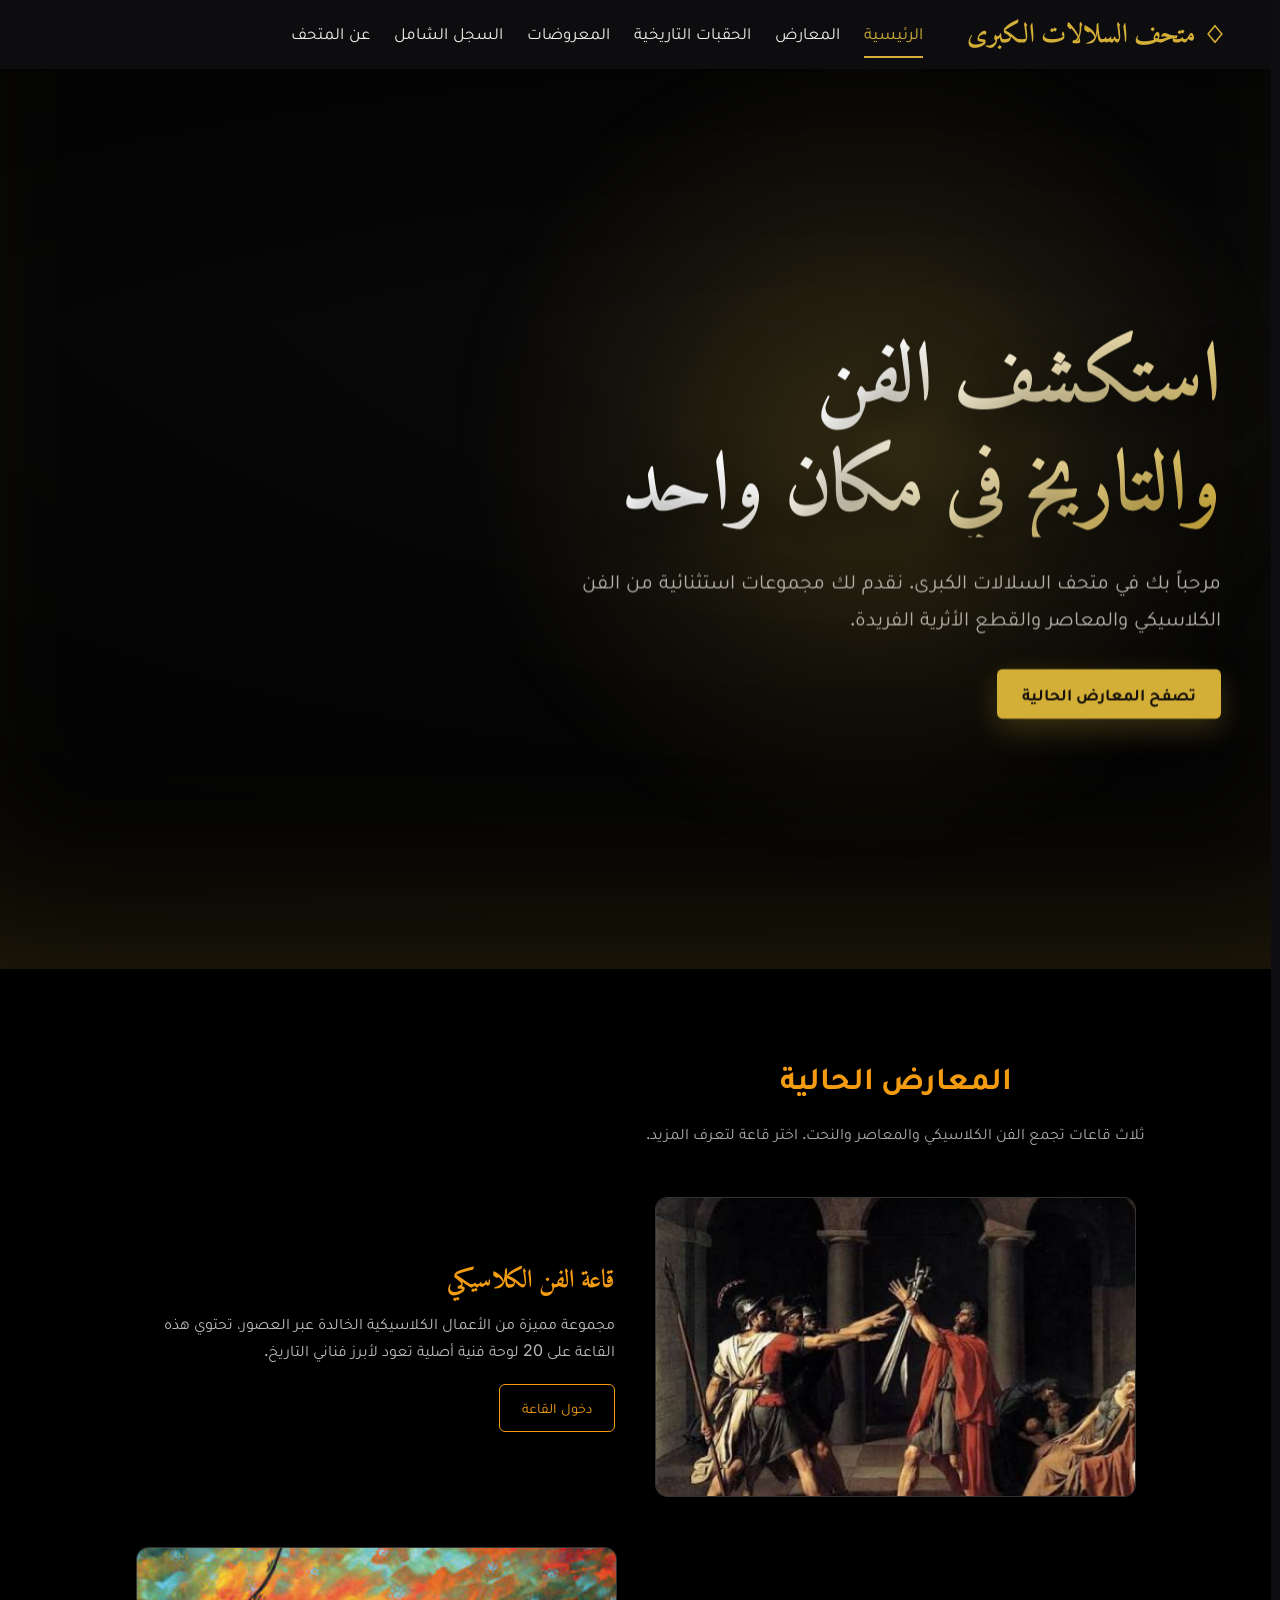
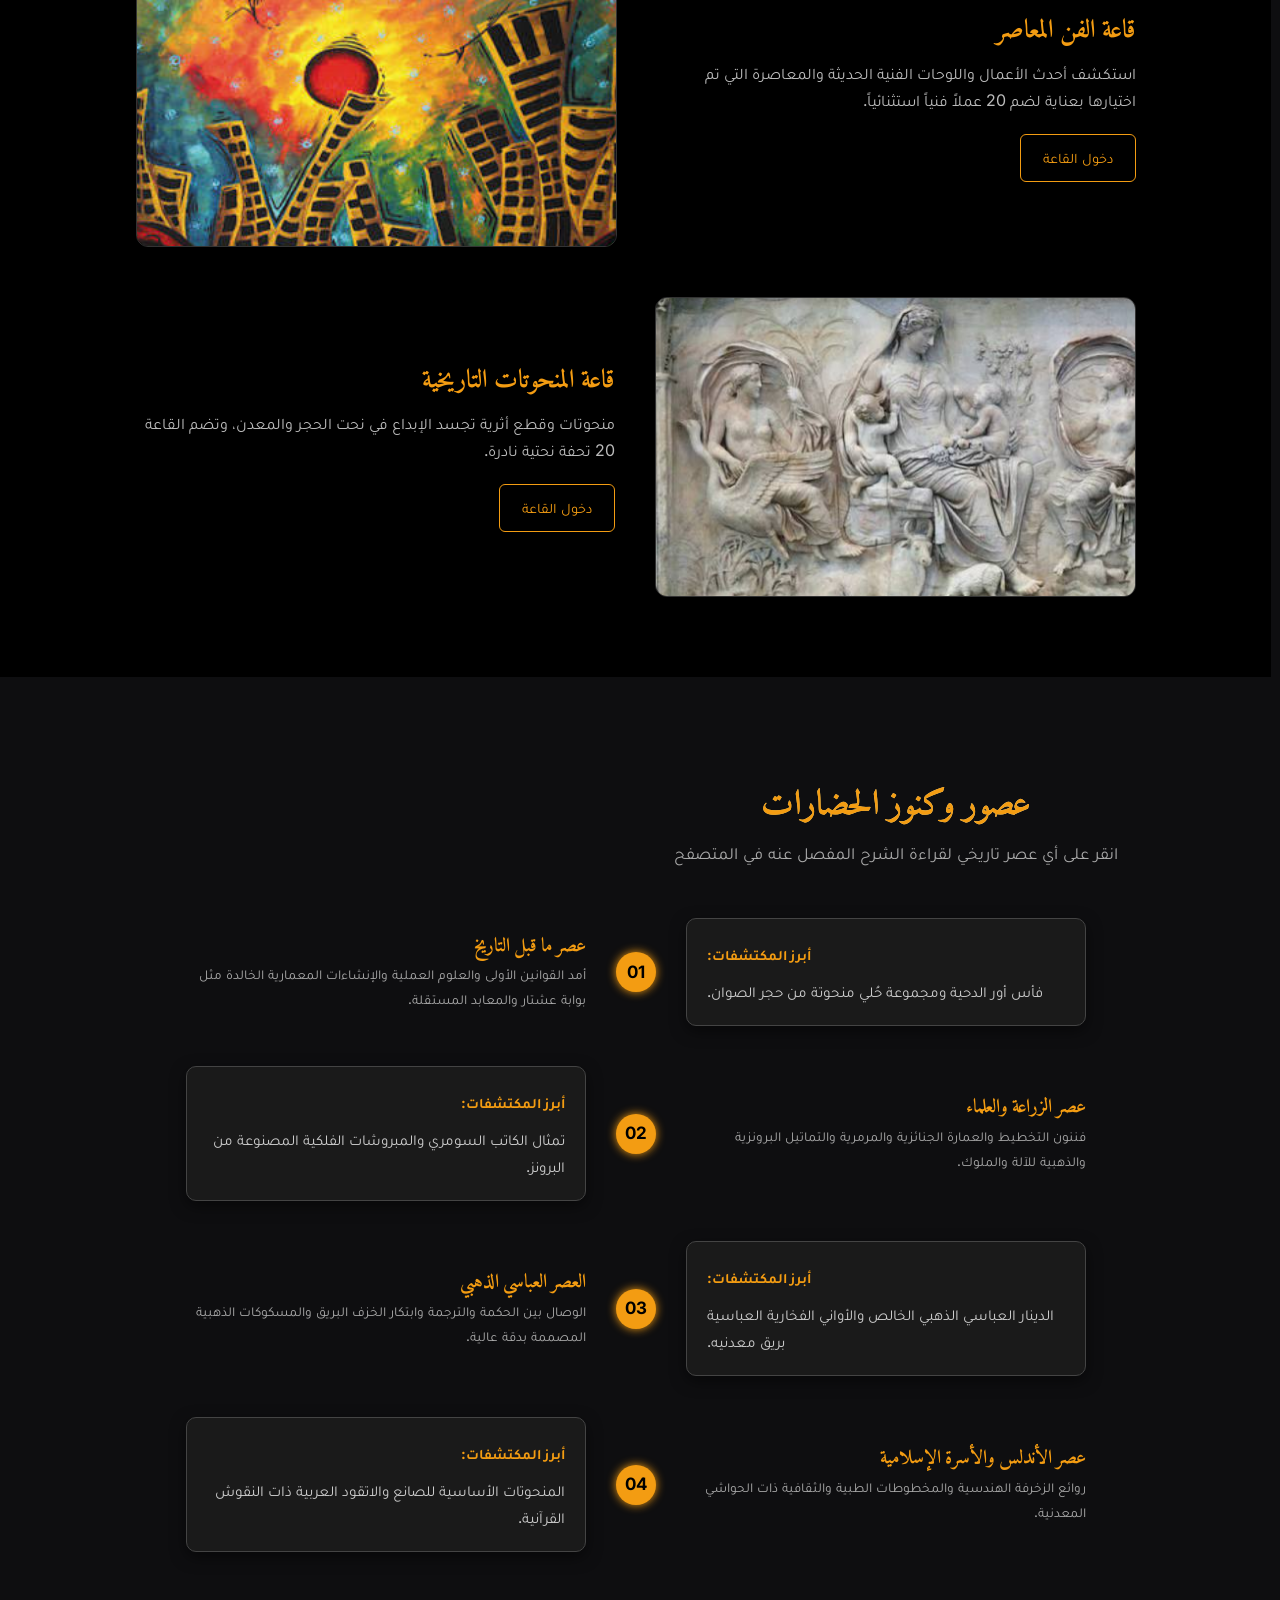
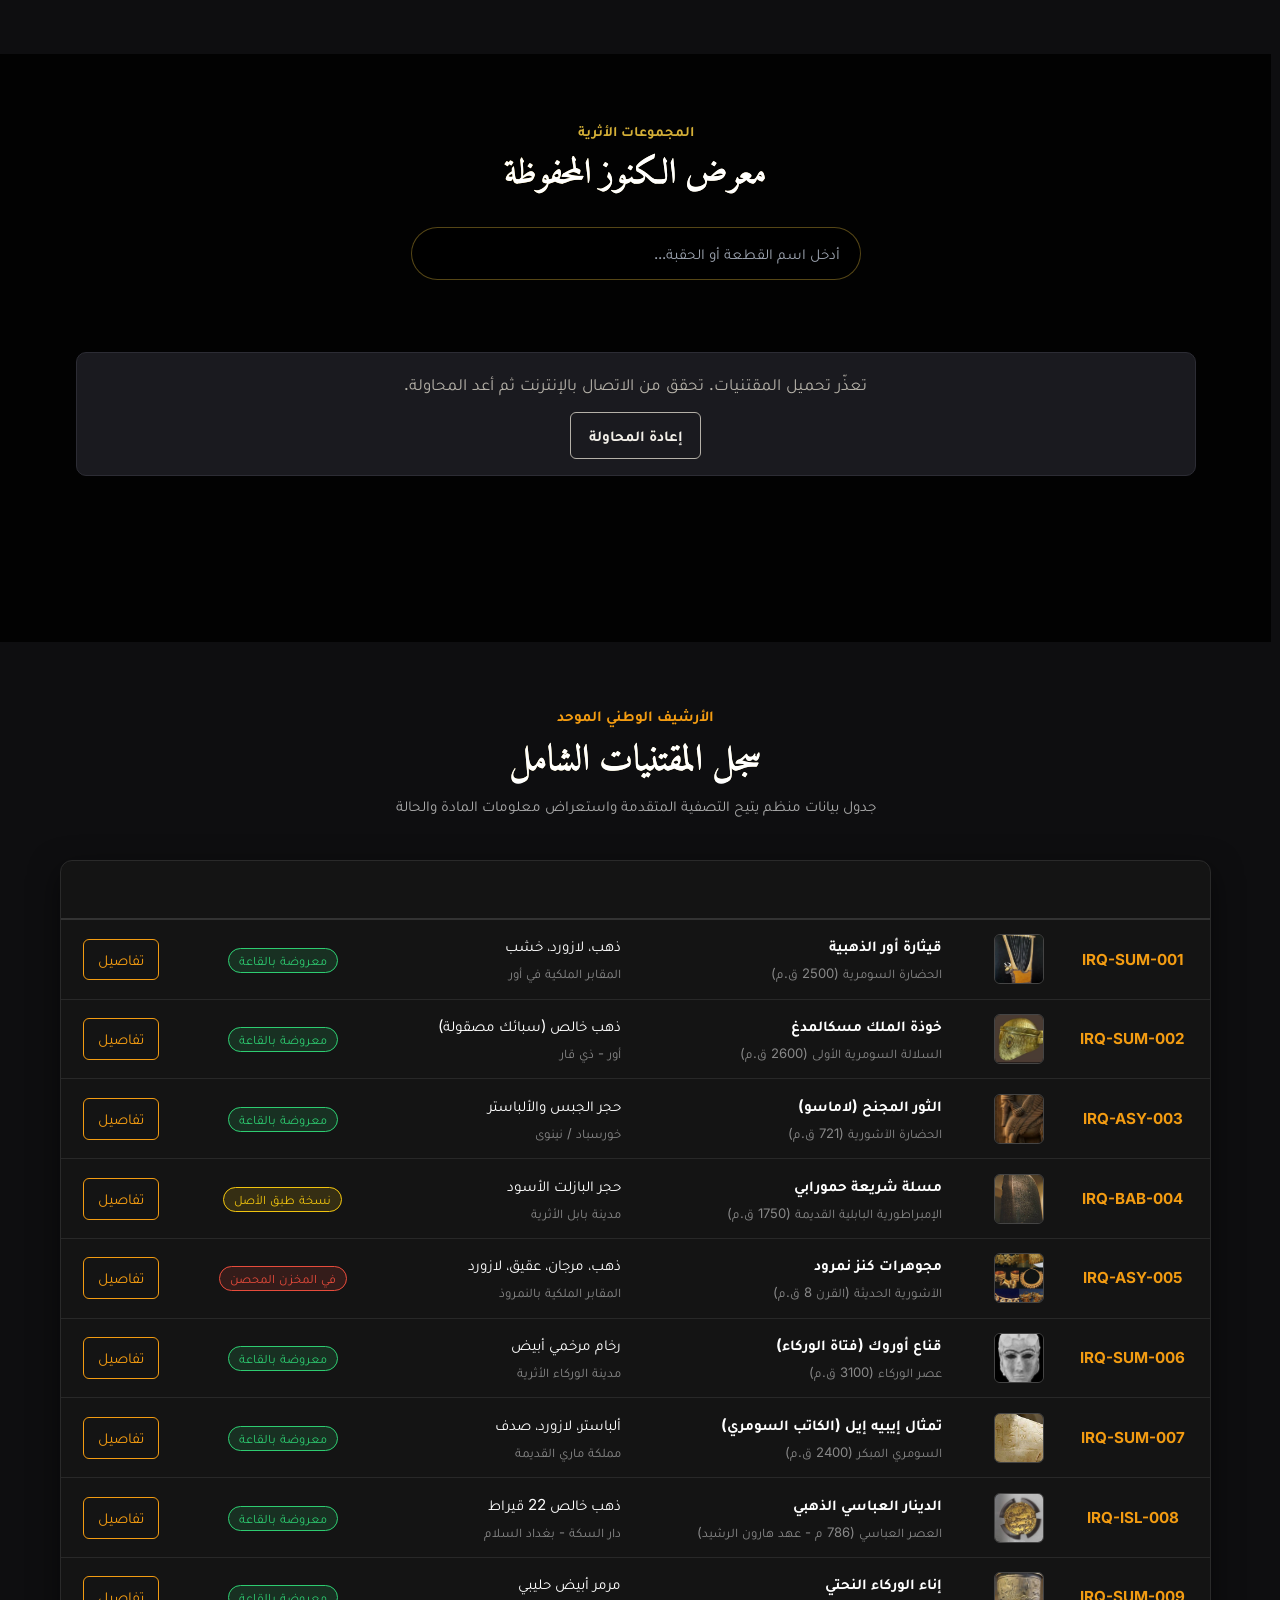
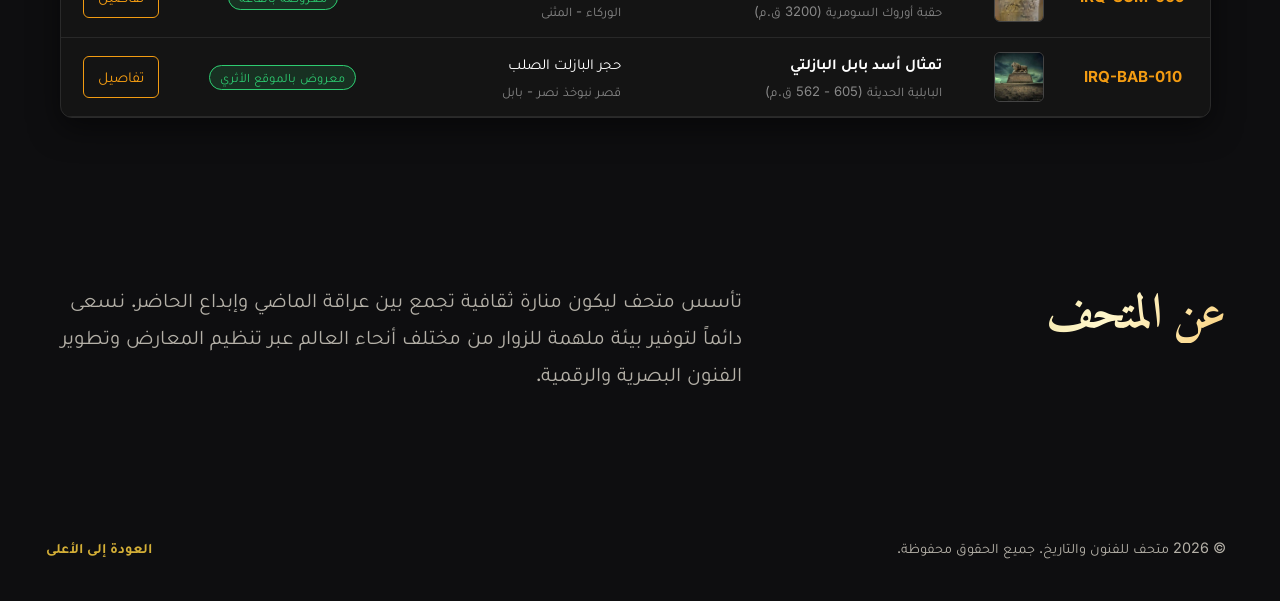
==== commit 5db65d56: "Add Lenis library script to index.html" ====
--- a/index.html
+++ b/index.html
@@ -1303,6 +1303,7 @@
     <script src="https://cdnjs.cloudflare.com/ajax/libs/gsap/3.12.2/gsap.min.js"></script>
     <script src="https://cdnjs.cloudflare.com/ajax/libs/gsap/3.12.2/ScrollTrigger.min.js"></script>
     <script src="https://cdn.tailwindcss.com"></script>
+    <script src="https://unpkg.com/@studio-freight/lenis@1.0.42/dist/lenis.min.js"></script>
 </body>
 
-</html>+</html>
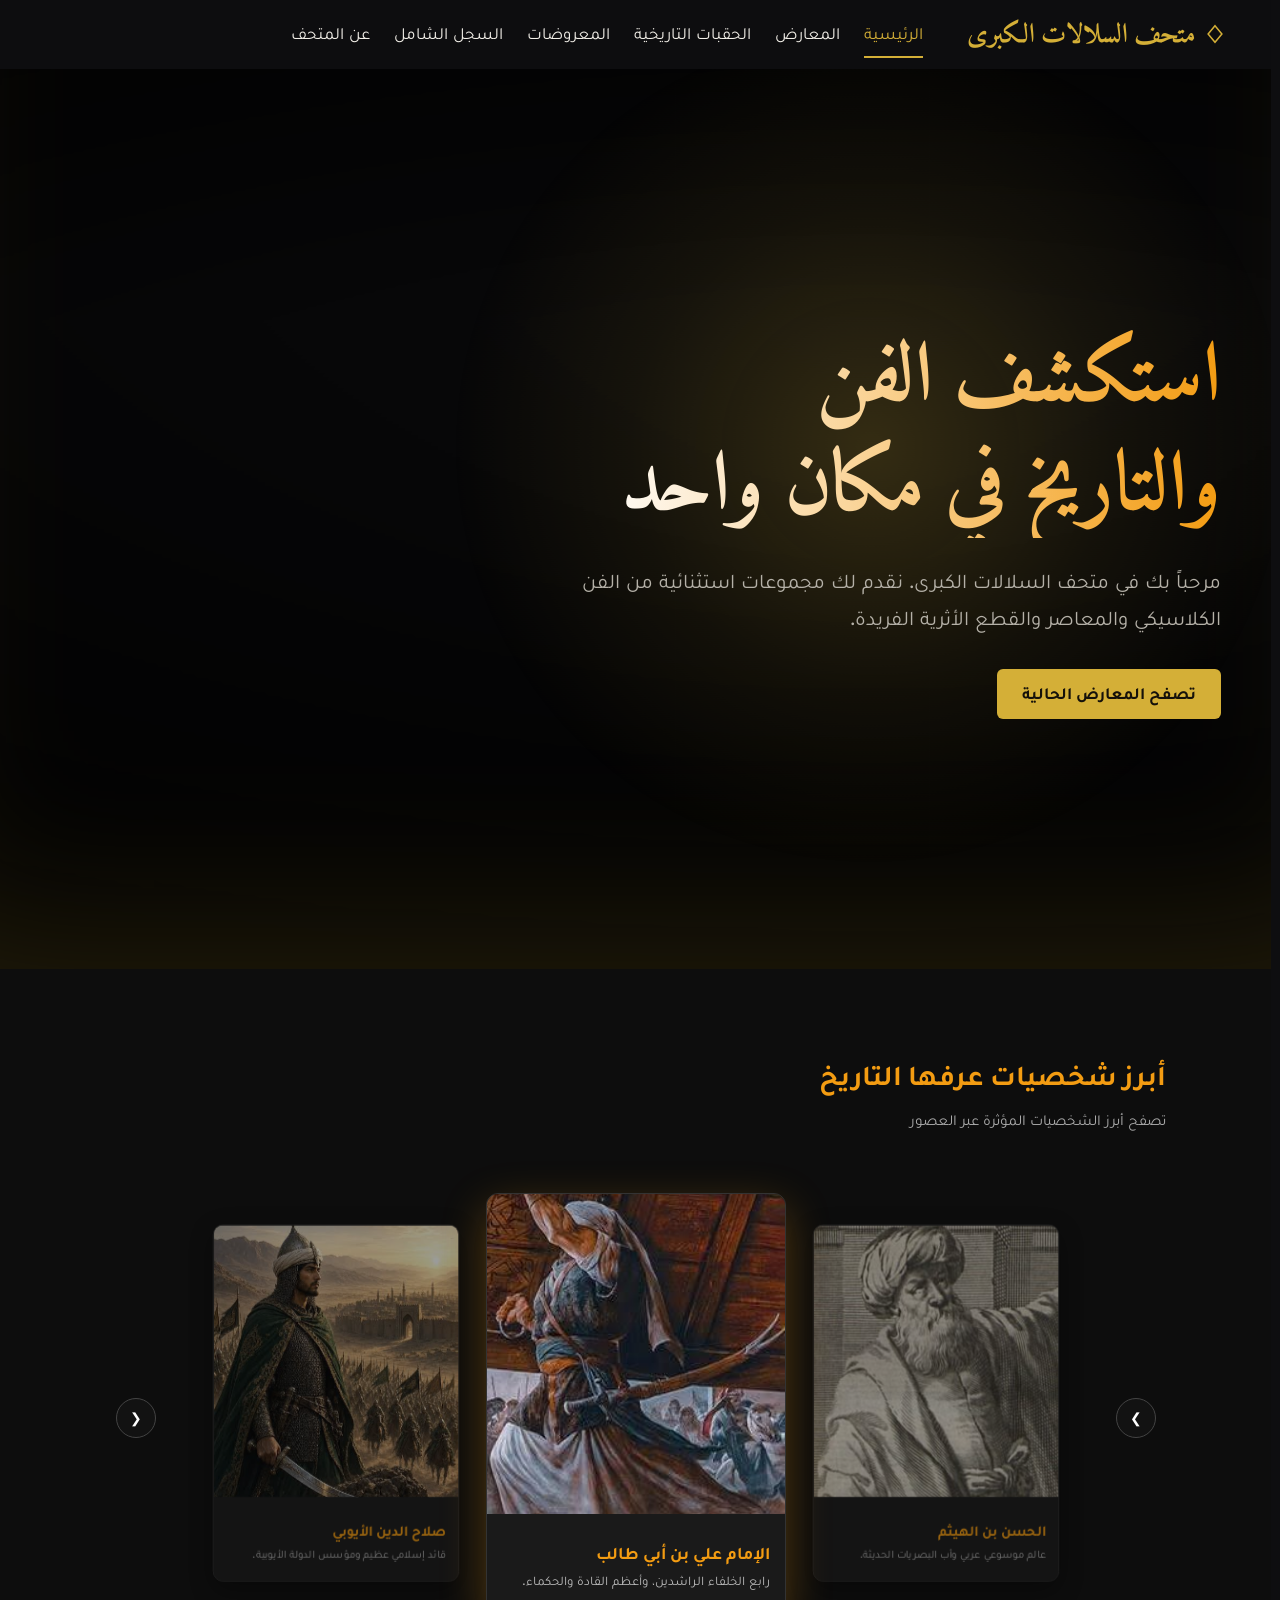
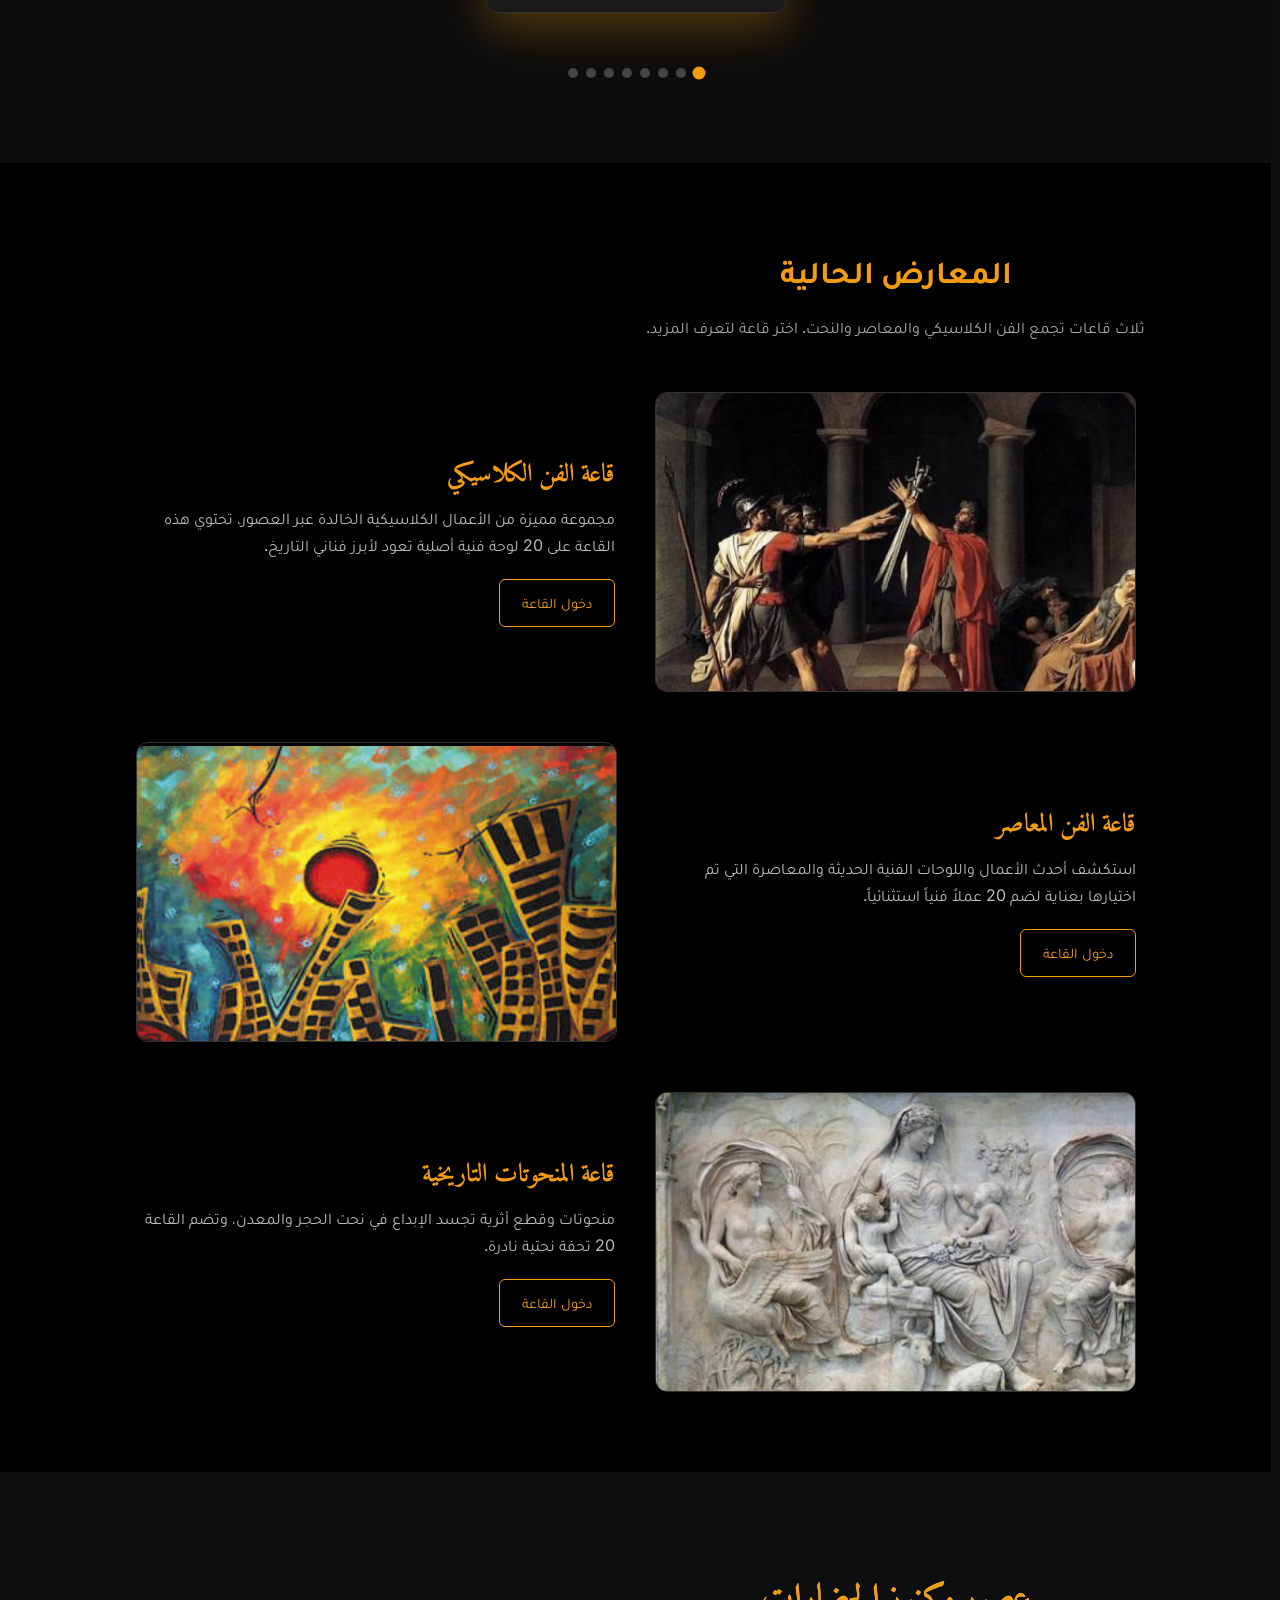
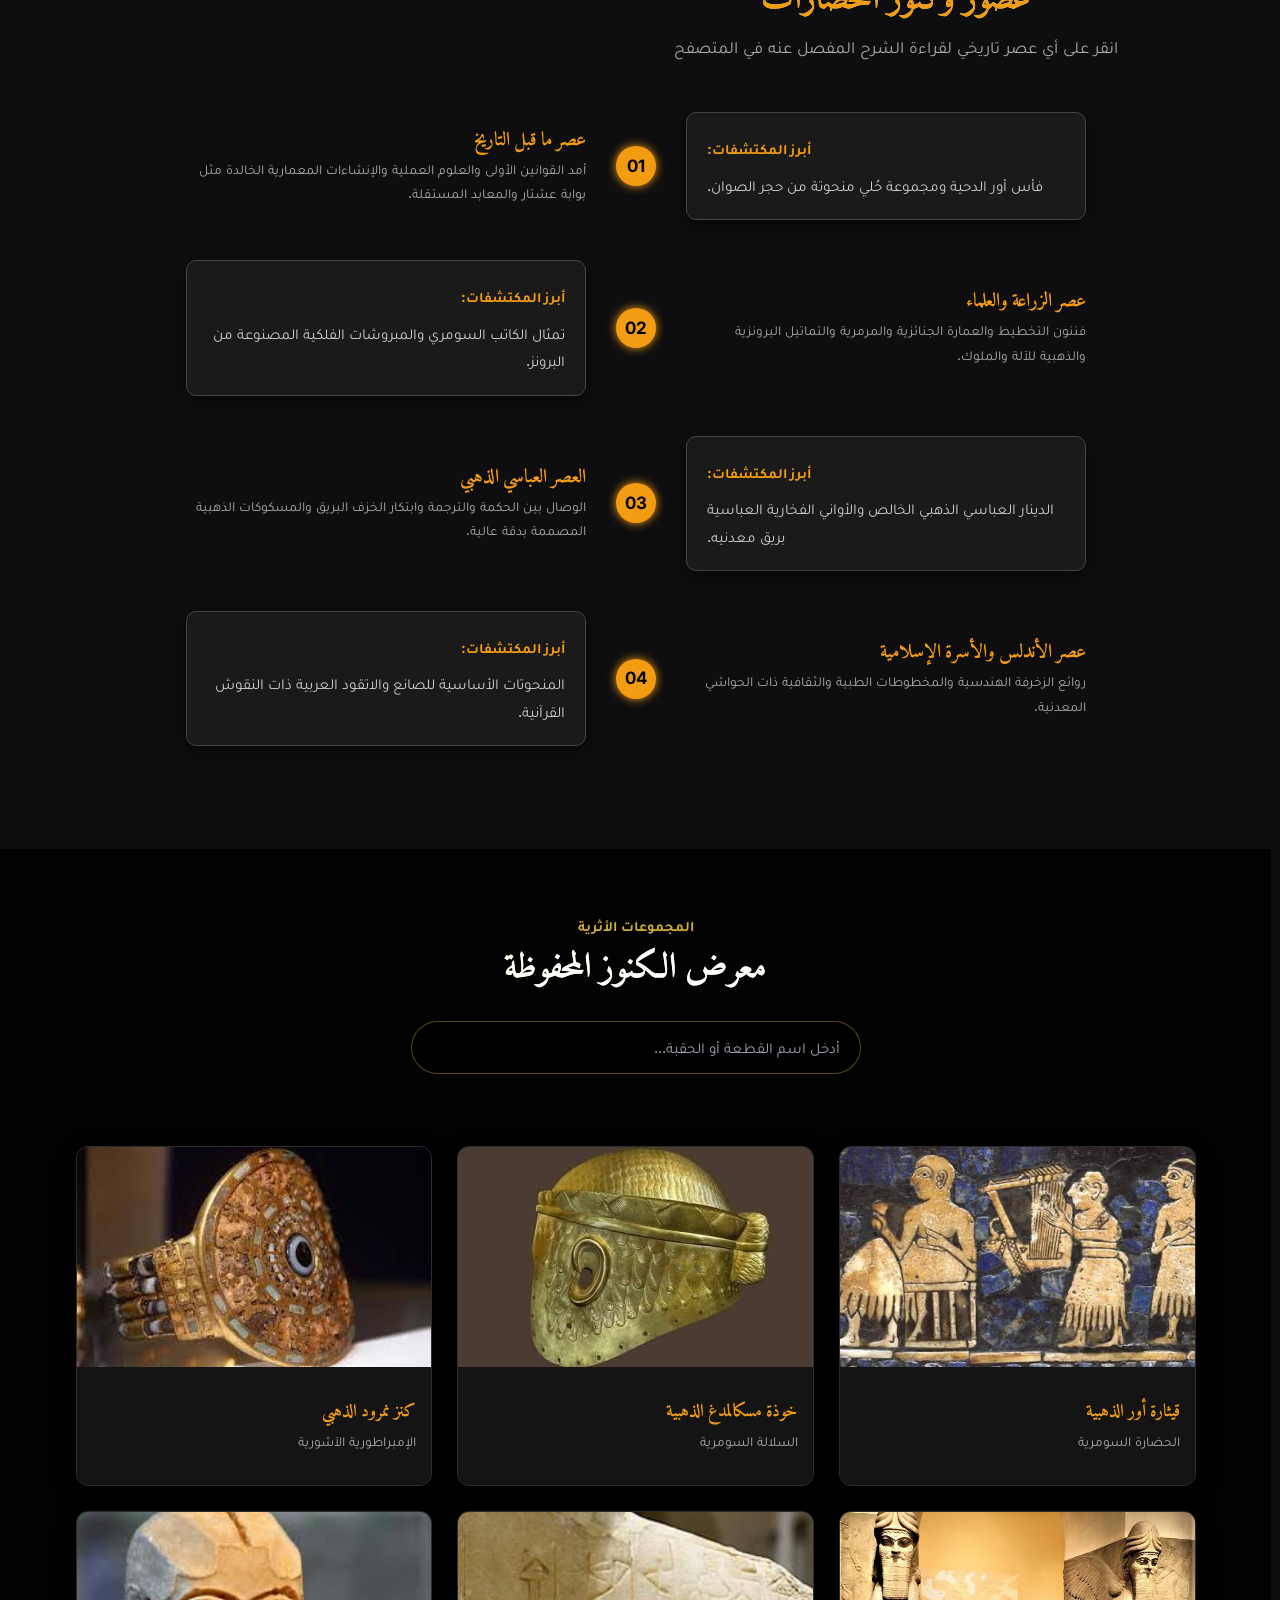
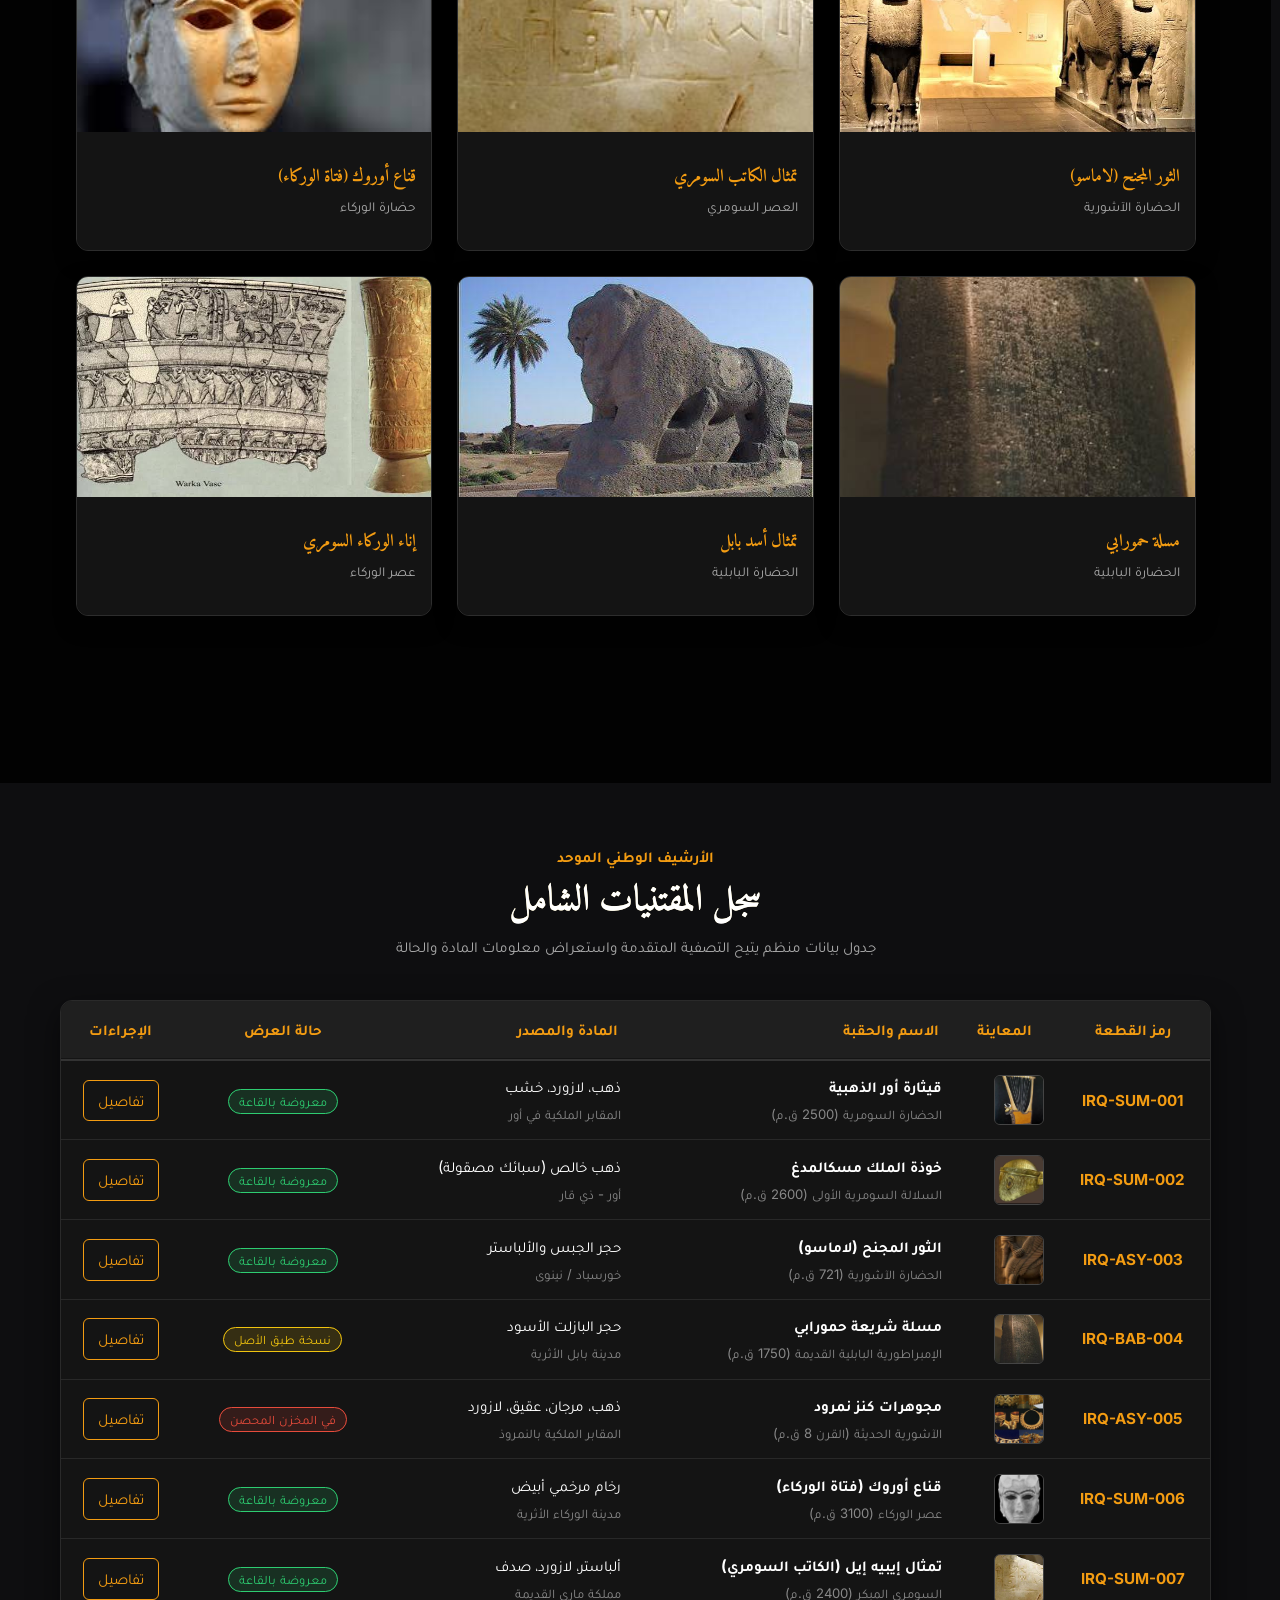
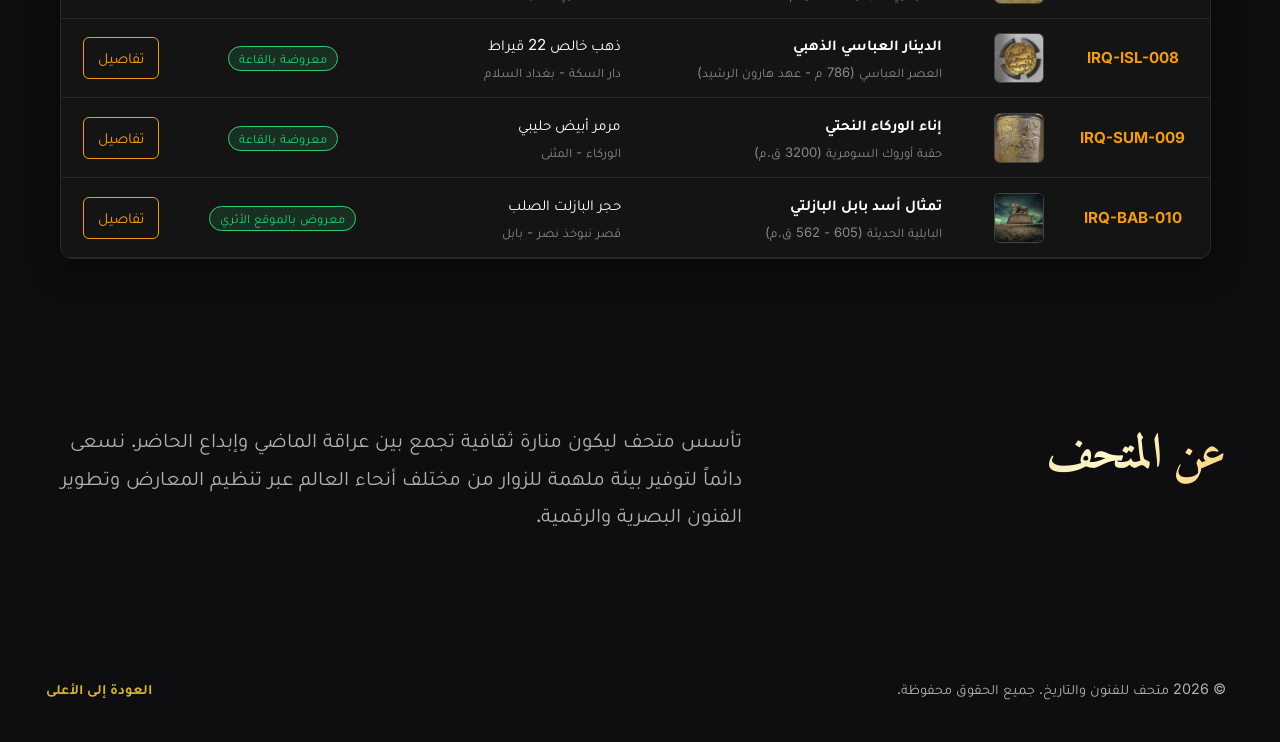
==== commit 152ca57f: "Clean up index.html by removing unnecessary links and scripts Removed unused styles and scripts from" ====
--- a/index.html
+++ b/index.html
@@ -37,14 +37,6 @@
     <link rel="preload" href="data/exhibitions.json" as="fetch" type="application/json" crossorigin="anonymous">
 
     <link href="https://unpkg.com/aos@2.3.1/dist/aos.css" rel="stylesheet">
-    <link rel="stylesheet" href="https://cdnjs.cloudflare.com/ajax/libs/font-awesome/6.5.1/css/all.min.css" />
-    <link rel="stylesheet" href="https://cdnjs.cloudflare.com/ajax/libs/aos/2.3.4/aos.css" />
-    <script src="https://cdnjs.cloudflare.com/ajax/libs/aos/2.3.4/aos.js"></script>
-    <script>
-        document.addEventListener("DOMContentLoaded", () => {
-            AOS.init({ duration: 1000, once: true });
-        });
-    </script>
 
     <!-- Structured data for search engines (a data block, so the strict CSP does not touch it) -->
     <script type="application/ld+json">
@@ -1300,10 +1292,6 @@
             }
         });
     </script>
-    <script src="https://cdnjs.cloudflare.com/ajax/libs/gsap/3.12.2/gsap.min.js"></script>
-    <script src="https://cdnjs.cloudflare.com/ajax/libs/gsap/3.12.2/ScrollTrigger.min.js"></script>
-    <script src="https://cdn.tailwindcss.com"></script>
-    <script src="https://unpkg.com/@studio-freight/lenis@1.0.42/dist/lenis.min.js"></script>
 </body>
 
 </html>
--- a/style.css
+++ b/style.css
@@ -3986,17 +3986,8 @@
     }
 }
 
-@property --rip-r {
-    syntax: '<length>';
-    inherits: false;
-    initial-value: 0px;
-}
-
-@property --rip-o {
-    syntax: '<number>';
-    inherits: false;
-    initial-value: 0;
-}
+@property --rip-r { syntax: '<length>'; inherits: false; initial-value: 0px; }
+@property --rip-o { syntax: '<number>'; inherits: false; initial-value: 0; }
 
 /* Reduced-motion safety: the legacy .reveal rule hid content for these users forever */
 .reveal.is-visible,
@@ -4019,25 +4010,16 @@
     .reveal.active {
         opacity: 1;
         transform: none;
-        will-change: auto;
-        /* release the GPU layer once settled */
+        will-change: auto; /* release the GPU layer once settled */
     }
 }
 
 /* AOS-driven blocks (exhibition rows, treasure cards, table, timeline) – same feel, spring easing.
    Gated on html.fx-aos so nothing can get stuck if AOS fails to load (e.g. blocked by CSP). */
 @media (prefers-reduced-motion: no-preference) {
-    html.fx-aos [data-aos]:not(.aos-animate) {
-        will-change: opacity, transform;
-    }
-
-    html.fx-aos [data-aos="fade-up"]:not(.aos-animate) {
-        transform: translate3d(0, 56px, 0) scale(0.95);
-    }
-
-    html.fx-aos [data-aos="fade-right"]:not(.aos-animate) {
-        transform: translate3d(-48px, 0, 0) scale(0.97);
-    }
+    html.fx-aos [data-aos]:not(.aos-animate) { will-change: opacity, transform; }
+    html.fx-aos [data-aos="fade-up"]:not(.aos-animate) { transform: translate3d(0, 56px, 0) scale(0.95); }
+    html.fx-aos [data-aos="fade-right"]:not(.aos-animate) { transform: translate3d(-48px, 0, 0) scale(0.97); }
 
     html.fx-aos [data-aos][data-aos][data-aos] {
         transition-property: opacity, transform, translate, rotate, scale, border-color, box-shadow;
@@ -4046,39 +4028,23 @@
     }
 
     /* Exhibition row: copy rises in after the image */
-    html.fx-aos .exhibition__row[data-aos] .exhibition__content>* {
+    html.fx-aos .exhibition__row[data-aos] .exhibition__content > * {
         opacity: 0;
         translate: 0 26px;
         transition: opacity 0.7s ease, translate 0.9s var(--fx-spring-soft);
     }
-
-    html.fx-aos .exhibition__row.aos-animate .exhibition__content>* {
-        opacity: 1;
-        translate: 0 0;
-    }
-
-    html.fx-aos .exhibition__row.aos-animate .exhibition__content> :nth-child(1) {
-        transition-delay: 0.15s;
-    }
-
-    html.fx-aos .exhibition__row.aos-animate .exhibition__content> :nth-child(2) {
-        transition-delay: 0.27s;
-    }
-
-    html.fx-aos .exhibition__row.aos-animate .exhibition__content> :nth-child(3) {
-        transition-delay: 0.39s;
-    }
+    html.fx-aos .exhibition__row.aos-animate .exhibition__content > * { opacity: 1; translate: 0 0; }
+    html.fx-aos .exhibition__row.aos-animate .exhibition__content > :nth-child(1) { transition-delay: 0.15s; }
+    html.fx-aos .exhibition__row.aos-animate .exhibition__content > :nth-child(2) { transition-delay: 0.27s; }
+    html.fx-aos .exhibition__row.aos-animate .exhibition__content > :nth-child(3) { transition-delay: 0.39s; }
 }
 
 /* ---------- 2. 3D tilt (pointer-fine devices only; JS sets `rotate`) ---------- */
 @media (hover: hover) and (pointer: fine) and (prefers-reduced-motion: no-preference) {
-
     /* individual transform properties compose with – and never fight – AOS / hover `transform` */
     .reveal,
     #treasure-grid,
-    .exhibition__row {
-        perspective: 1100px;
-    }
+    .exhibition__row { perspective: 1100px; }
 
     .card,
     .treasure-card,
@@ -4097,9 +4063,7 @@
             0 18px 40px -26px rgb(var(--fx-gold) / 0.55);
     }
 
-    .treasure-card:hover {
-        translate: 0 -6px;
-    }
+    .treasure-card:hover { translate: 0 -6px; }
 }
 
 /* ---------- 3. Modals ---------- */
@@ -4113,7 +4077,6 @@
             transition: opacity 0.22s ease-in, scale 0.22s ease-in, translate 0.22s ease-in,
                 display 0.22s allow-discrete, overlay 0.22s allow-discrete;
         }
-
         .modal[open] {
             opacity: 1;
             scale: 1;
@@ -4122,14 +4085,12 @@
             transition: opacity 0.35s ease, scale 0.7s var(--fx-spring), translate 0.7s var(--fx-spring),
                 display 0.7s allow-discrete, overlay 0.7s allow-discrete;
         }
-
         .modal::backdrop {
             background: rgb(5 5 7 / 0);
             backdrop-filter: blur(0px);
             transition: background-color 0.22s ease, backdrop-filter 0.22s ease,
                 display 0.22s allow-discrete, overlay 0.22s allow-discrete;
         }
-
         .modal[open]::backdrop {
             background: rgb(5 5 7 / 0.74);
             backdrop-filter: blur(12px) saturate(1.1);
@@ -4137,18 +4098,9 @@
             transition: background-color 0.5s ease, backdrop-filter 0.6s ease,
                 display 0.6s allow-discrete, overlay 0.6s allow-discrete;
         }
-
         @starting-style {
-            .modal[open] {
-                opacity: 0;
-                scale: 0.86;
-                translate: 0 40px;
-            }
-
-            .modal[open]::backdrop {
-                background: rgb(5 5 7 / 0);
-                backdrop-filter: blur(0px);
-            }
+            .modal[open] { opacity: 0; scale: 0.86; translate: 0 40px; }
+            .modal[open]::backdrop { background: rgb(5 5 7 / 0); backdrop-filter: blur(0px); }
         }
     }
 }
@@ -4156,86 +4108,36 @@
 /* Fallback for browsers without discrete transitions: spring keyframes on open */
 @supports not (transition-behavior: allow-discrete) {
     @media (prefers-reduced-motion: no-preference) {
-        .modal[open] {
-            animation: fx-modal-spring 0.7s var(--fx-spring) both;
-        }
-
-        .modal[open]::backdrop {
-            animation: fade 0.4s ease;
-        }
+        .modal[open] { animation: fx-modal-spring 0.7s var(--fx-spring) both; }
+        .modal[open]::backdrop { animation: fade 0.4s ease; }
     }
 }
 
 @keyframes fx-modal-spring {
-    from {
-        opacity: 0;
-        transform: translateY(40px) scale(0.86);
-    }
-
-    to {
-        opacity: 1;
-        transform: none;
-    }
+    from { opacity: 0; transform: translateY(40px) scale(0.86); }
+    to { opacity: 1; transform: none; }
 }
 
 @keyframes fx-rise {
-    from {
-        opacity: 0;
-        transform: translate3d(0, 18px, 0);
-    }
-
-    to {
-        opacity: 1;
-        transform: none;
-    }
+    from { opacity: 0; transform: translate3d(0, 18px, 0); }
+    to { opacity: 1; transform: none; }
 }
 
 @keyframes fx-img-settle {
-    from {
-        opacity: 0;
-        transform: scale(1.12);
-    }
-
-    to {
-        opacity: 1;
-        transform: none;
-    }
+    from { opacity: 0; transform: scale(1.12); }
+    to { opacity: 1; transform: none; }
 }
 
 @media (prefers-reduced-motion: no-preference) {
-
     /* artifact image settles, details cascade in */
-    .modal[open] .modal__media img {
-        animation: fx-img-settle 1.1s var(--fx-out) both;
-    }
-
-    .modal[open] .modal__body>* {
-        animation: fx-rise 0.65s var(--fx-out) both;
-    }
-
-    .modal[open] .modal__body> :nth-child(1) {
-        animation-delay: 0.12s;
-    }
-
-    .modal[open] .modal__body> :nth-child(2) {
-        animation-delay: 0.18s;
-    }
-
-    .modal[open] .modal__body> :nth-child(3) {
-        animation-delay: 0.24s;
-    }
-
-    .modal[open] .modal__body> :nth-child(4) {
-        animation-delay: 0.30s;
-    }
-
-    .modal[open] .modal__body> :nth-child(5) {
-        animation-delay: 0.36s;
-    }
-
-    .modal[open] .modal__body> :nth-child(6) {
-        animation-delay: 0.42s;
-    }
+    .modal[open] .modal__media img { animation: fx-img-settle 1.1s var(--fx-out) both; }
+    .modal[open] .modal__body > * { animation: fx-rise 0.65s var(--fx-out) both; }
+    .modal[open] .modal__body > :nth-child(1) { animation-delay: 0.12s; }
+    .modal[open] .modal__body > :nth-child(2) { animation-delay: 0.18s; }
+    .modal[open] .modal__body > :nth-child(3) { animation-delay: 0.24s; }
+    .modal[open] .modal__body > :nth-child(4) { animation-delay: 0.30s; }
+    .modal[open] .modal__body > :nth-child(5) { animation-delay: 0.36s; }
+    .modal[open] .modal__body > :nth-child(6) { animation-delay: 0.42s; }
 }
 
 /* 3b. Treasure modal (.active toggled by existing inline script): opacity/visibility instead of display swap */
@@ -4249,7 +4151,6 @@
         backdrop-filter: blur(0px);
         transition: opacity 0.3s ease, background-color 0.4s ease, backdrop-filter 0.4s ease, visibility 0s linear 0.3s;
     }
-
     .treasure-modal.active {
         visibility: visible;
         opacity: 1;
@@ -4258,93 +4159,42 @@
         backdrop-filter: blur(12px);
         transition-delay: 0s;
     }
-
     .treasure-modal-content {
         opacity: 0;
         scale: 0.84;
         translate: 0 44px;
         transition: opacity 0.25s ease, scale 0.25s ease-in, translate 0.25s ease-in;
     }
-
     .treasure-modal.active .treasure-modal-content {
         opacity: 1;
         scale: 1;
         translate: 0 0;
         transition: opacity 0.35s ease, scale 0.75s var(--fx-spring), translate 0.75s var(--fx-spring);
     }
-
-    .treasure-modal.active .treasure-modal-img-box img {
-        animation: fx-img-settle 1.1s var(--fx-out) both;
-    }
-
-    .treasure-modal.active .treasure-modal-body>* {
-        animation: fx-rise 0.65s var(--fx-out) both;
-    }
-
-    .treasure-modal.active .treasure-modal-body> :nth-child(1) {
-        animation-delay: 0.14s;
-    }
-
-    .treasure-modal.active .treasure-modal-body> :nth-child(2) {
-        animation-delay: 0.22s;
-    }
-
-    .treasure-modal.active .treasure-modal-body> :nth-child(3) {
-        animation-delay: 0.30s;
-    }
+    .treasure-modal.active .treasure-modal-img-box img { animation: fx-img-settle 1.1s var(--fx-out) both; }
+    .treasure-modal.active .treasure-modal-body > * { animation: fx-rise 0.65s var(--fx-out) both; }
+    .treasure-modal.active .treasure-modal-body > :nth-child(1) { animation-delay: 0.14s; }
+    .treasure-modal.active .treasure-modal-body > :nth-child(2) { animation-delay: 0.22s; }
+    .treasure-modal.active .treasure-modal-body > :nth-child(3) { animation-delay: 0.30s; }
 
     /* 3c. Archive modal (#archiveModal – display toggled inline; JS wrapper adds .fx-closing for the exit) */
-    html #archiveModal[data-aos] {
-        opacity: 1;
-        transform: none;
-        transition: none;
-    }
-
-    #archiveModal {
-        animation: fx-backdrop-in 0.45s ease both;
-    }
-
-    #archiveModal>div {
-        animation: fx-modal-spring 0.75s var(--fx-spring) both;
-    }
-
-    #archiveModal.fx-closing {
-        animation: fx-backdrop-out 0.26s ease forwards;
-        pointer-events: none;
-    }
-
-    #archiveModal.fx-closing>div {
-        animation: fx-modal-out 0.26s ease-in forwards;
-    }
+    html #archiveModal[data-aos] { opacity: 1; transform: none; transition: none; }
+    #archiveModal { animation: fx-backdrop-in 0.45s ease both; }
+    #archiveModal > div { animation: fx-modal-spring 0.75s var(--fx-spring) both; }
+    #archiveModal.fx-closing { animation: fx-backdrop-out 0.26s ease forwards; pointer-events: none; }
+    #archiveModal.fx-closing > div { animation: fx-modal-out 0.26s ease-in forwards; }
 }
 
 @keyframes fx-backdrop-in {
-    from {
-        opacity: 0;
-        backdrop-filter: blur(0px);
-    }
-
-    to {
-        opacity: 1;
-        backdrop-filter: blur(8px);
-    }
-}
-
+    from { opacity: 0; backdrop-filter: blur(0px); }
+    to { opacity: 1; backdrop-filter: blur(8px); }
+}
 @keyframes fx-backdrop-out {
-    from {
-        opacity: 1;
-    }
-
-    to {
-        opacity: 0;
-    }
-}
-
+    from { opacity: 1; }
+    to { opacity: 0; }
+}
 @keyframes fx-modal-out {
-    to {
-        opacity: 0;
-        transform: translateY(30px) scale(0.9);
-    }
+    to { opacity: 0; transform: translateY(30px) scale(0.9); }
 }
 
 /* ---------- 4. Hero & gallery parallax (JS writes --hero-y / --hero-cy / --py once per frame) ---------- */
@@ -4354,83 +4204,55 @@
         translate: 0 var(--hero-y, 0px);
         will-change: translate;
     }
-
     .hero .hero__content {
         translate: 0 var(--hero-cy, 0px);
         opacity: var(--hero-o, 1);
     }
-
     .exhibition__image-link img {
         scale: 1.14;
         translate: 0 var(--py, 0px);
         will-change: translate;
     }
-
-    .exhibition__image-link:hover img {
-        scale: 1.2;
-        transition: scale 0.9s var(--fx-out);
-    }
+    .exhibition__image-link:hover img { scale: 1.2; transition: scale 0.9s var(--fx-out); }
 }
 
 /* ---------- 5. Table rows: soft pointer-following highlight (static <table> and JS grid rows) ---------- */
 @media (prefers-reduced-motion: no-preference) {
-
     .archive-table tbody tr,
     .table-row {
         transition: background-color 0.35s ease, box-shadow 0.35s ease;
     }
-
     .archive-table tbody tr:hover,
     .table-row:hover {
         /* !important beats the inline onmouseover background shorthand, which only resets background-image */
         background-image: radial-gradient(420px circle at var(--mx, 50%) 50%, rgb(var(--fx-gold) / 0.14), transparent 70%) !important;
         box-shadow: inset 3px 0 0 rgb(var(--fx-gold) / 0.7);
     }
-
     .archive-table tbody tr img,
     .table-thumb {
         transition: scale 0.5s var(--fx-spring), border-color 0.3s;
     }
-
     .archive-table tbody tr:hover img,
-    .table-row:hover .table-thumb {
-        scale: 1.12;
-    }
+    .table-row:hover .table-thumb { scale: 1.12; }
 }
 
 /* ---------- 6. Tactile buttons: spring press + pointer ripple (ripple painted via background-image, no DOM) ---------- */
 @media (prefers-reduced-motion: no-preference) {
-
-    .btn,
-    .btn-detail,
-    .action-btn,
-    .exhibition__btn,
-    .t-filter-btn,
-    .nav--prev,
-    .nav--next,
-    .modal__close,
-    .treasure-close-btn {
+    .btn, .btn-detail, .action-btn, .exhibition__btn, .t-filter-btn,
+    .nav--prev, .nav--next, .modal__close, .treasure-close-btn {
         transition-property: transform, scale, background-color, color, border-color, box-shadow;
         transition-duration: 0.25s, 0.5s, 0.25s, 0.25s, 0.25s, 0.25s;
         transition-timing-function: ease, var(--fx-spring), ease, ease, ease, ease;
     }
-
-    .btn:active,
-    .btn-detail:active,
-    .action-btn:active,
-    .exhibition__btn:active,
-    .t-filter-btn:active,
-    .nav--prev:active,
-    .nav--next:active,
-    .modal__close:active,
-    .treasure-close-btn:active {
+    .btn:active, .btn-detail:active, .action-btn:active, .exhibition__btn:active,
+    .t-filter-btn:active, .nav--prev:active, .nav--next:active,
+    .modal__close:active, .treasure-close-btn:active {
         scale: 0.94;
         transition-duration: 0.08s;
     }
-
     .fx-rip {
         background-image: radial-gradient(circle at var(--rx, 50%) var(--ry, 50%),
-                rgb(255 255 255 / var(--rip-o)) var(--rip-r), transparent calc(var(--rip-r) + 1px)) !important;
+            rgb(255 255 255 / var(--rip-o)) var(--rip-r), transparent calc(var(--rip-r) + 1px)) !important;
     }
 }
 
@@ -4443,57 +4265,28 @@
    ========================================================================== */
 
 /* ---------- Lenis (its stylesheet cannot load under the site CSP, so it lives here) ---------- */
-html.lenis,
-html.lenis body {
-    height: auto;
-}
-
-.lenis.lenis-smooth {
-    scroll-behavior: auto !important;
-}
-
-.lenis.lenis-smooth [data-lenis-prevent] {
-    overscroll-behavior: contain;
-}
-
-.lenis.lenis-stopped {
-    overflow: hidden;
-}
-
-.lenis.lenis-scrolling iframe {
-    pointer-events: none;
-}
-
-/* ---------- Hero: choreography start state ----------
-   Text is hidden ONLY while the page is waiting for GSAP. A 3.4s CSS failsafe reveals it
-   regardless, and html.fx-hero-fallback (set by JS if the CDN is unreachable) replays the
-   original CSS entrance instead. */
-@keyframes fx-hero-failsafe {
-    to {
-        opacity: 1;
-    }
-}
+html.lenis, html.lenis body { height: auto; }
+.lenis.lenis-smooth { scroll-behavior: auto !important; }
+.lenis.lenis-smooth [data-lenis-prevent] { overscroll-behavior: contain; }
+.lenis.lenis-stopped { overflow: hidden; }
+.lenis.lenis-scrolling iframe { pointer-events: none; }
+
+@keyframes fx-hero-failsafe { to { opacity: 1; } }
 
 @media (scripting: enabled) and (prefers-reduced-motion: no-preference) {
     html:not(.fx-hero-fallback) .hero__title {
         opacity: 0;
         animation: shineText 5s linear infinite, fx-hero-failsafe 0.01s 3.4s forwards;
     }
-
     html:not(.fx-hero-fallback) .hero__lead,
     html:not(.fx-hero-fallback) .hero__actions {
         opacity: 0;
         animation: fx-hero-failsafe 0.01s 3.4s forwards;
     }
-
-    html.fx-hero-fallback .hero__title {
-        animation: shineText 5s linear infinite, fade 1.2s ease both;
-    }
+    html.fx-hero-fallback .hero__title { animation: shineText 5s linear infinite, fade 1.2s ease both; }
 
     /* Depth of field: the film "pulls focus" on the video; fill-mode `backwards` leaves no filter layer behind */
-    .hero__bg {
-        animation: fx-focus-pull 2.6s var(--fx-out) backwards;
-    }
+    .hero__bg { animation: fx-focus-pull 2.6s var(--fx-out) backwards; }
 
     /* Cinematic vignette + warm rim light (static gradient = painted once) */
     .hero__overlay {
@@ -4526,75 +4319,43 @@
     .hero__bg {
         translate: calc(var(--hmx, 0) * -18px) calc(var(--hero-y, 0px) + var(--hmy, 0) * -12px);
     }
-
     .hero .hero__content {
         translate: calc(var(--hmx, 0) * 12px) calc(var(--hero-cy, 0px) + var(--hmy, 0) * 8px);
     }
 }
 
 @keyframes fx-focus-pull {
-    from {
-        filter: blur(22px) brightness(0.5) saturate(1.4);
-    }
-
-    to {
-        filter: blur(0) brightness(1) saturate(1);
-    }
+    from { filter: blur(22px) brightness(0.5) saturate(1.4); }
+    to { filter: blur(0) brightness(1) saturate(1); }
 }
 
 /* ---------- Magnetic buttons (JS writes --mgx / --mgy while the pointer is over them) ---------- */
 @media (hover: hover) and (pointer: fine) and (prefers-reduced-motion: no-preference) {
-
-    .btn,
-    .exhibition__btn,
-    .btn-detail,
-    .action-btn,
-    .t-filter-btn,
-    .nav--prev,
-    .nav--next {
+    .btn, .exhibition__btn, .btn-detail, .action-btn, .t-filter-btn, .nav--prev, .nav--next {
         translate: var(--mgx, 0px) var(--mgy, 0px);
         transition-property: transform, scale, translate, background-color, color, border-color, box-shadow;
         transition-duration: 0.25s, 0.5s, 0.8s, 0.25s, 0.25s, 0.25s, 0.25s;
         transition-timing-function: ease, var(--fx-spring), var(--fx-spring), ease, ease, ease, ease;
     }
-
-    .btn:hover,
-    .exhibition__btn:hover,
-    .btn-detail:hover,
-    .action-btn:hover,
-    .t-filter-btn:hover,
-    .nav--prev:hover,
-    .nav--next:hover {
+    .btn:hover, .exhibition__btn:hover, .btn-detail:hover, .action-btn:hover,
+    .t-filter-btn:hover, .nav--prev:hover, .nav--next:hover {
         transition-duration: 0.25s, 0.5s, 0.25s, 0.25s, 0.25s, 0.25s, 0.25s;
         transition-timing-function: ease, var(--fx-spring), var(--fx-out), ease, ease, ease, ease;
     }
-
     /* the existing rule forces its own transition list with !important – extend it, keep the intent */
     .btn-detail {
         transition: transform 0.25s ease, background-color 0.25s ease, box-shadow 0.25s ease,
             translate 0.8s var(--fx-spring), scale 0.5s var(--fx-spring) !important;
     }
-
     .btn-detail:hover {
         transition: transform 0.25s ease, background-color 0.25s ease, box-shadow 0.25s ease,
             translate 0.25s var(--fx-out), scale 0.5s var(--fx-spring) !important;
     }
 
     /* ---------- Cards gravitate toward the cursor + a travelling specular glare ---------- */
-    .card,
-    .treasure-card,
-    .exhibition__image-link {
-        position: relative;
-    }
-
-    .card,
-    .exhibition__image-link {
-        translate: var(--mgx, 0px) var(--mgy, 0px);
-    }
-
-    .treasure-card:hover {
-        translate: var(--mgx, 0px) calc(-6px + var(--mgy, 0px));
-    }
+    .card, .treasure-card, .exhibition__image-link { position: relative; }
+    .card, .exhibition__image-link { translate: var(--mgx, 0px) var(--mgy, 0px); }
+    .treasure-card:hover { translate: var(--mgx, 0px) calc(-6px + var(--mgy, 0px)); }
 
     .card::after,
     .treasure-card::after,
@@ -4614,242 +4375,5 @@
         pointer-events: none;
         z-index: 3;
     }
-
-    .fx-tilting::after {
-        opacity: 1;
-    }
-}
-
-
-/* ==========================================================================
-   FORCE LAYER – raised specificity (+ !important only where legacy rules are known to collide)
-   Legacy collisions found: `.hero__actions .btn { transition: all .3s }`, `.btn-detail {… !important}`,
-   `.modal[open] { animation }`, unconditional `.reveal { opacity: 0 }`.
-   ========================================================================== */
-
-/* GPU promotion for the few layers that animate continuously (kept small on purpose) */
-html body .hero__bg {
-    backface-visibility: hidden;
-    transform: translateZ(0);
-    will-change: translate, scale;
-}
-
-html body .hero::after {
-    backface-visibility: hidden;
-    will-change: translate;
-}
-
-@media (prefers-reduced-motion: no-preference) {
-
-    /* Hero CTA: beat the legacy `transition: all 0.3s ease` so the spring press / magnetic pull work */
-    html body .hero__actions .btn {
-        transition-property: transform, scale, translate, background-color, color, border-color, box-shadow !important;
-        transition-duration: 0.25s, 0.5s, 0.8s, 0.25s, 0.25s, 0.25s, 0.25s !important;
-        transition-timing-function: ease, var(--fx-spring), var(--fx-spring), ease, ease, ease, ease !important;
-        translate: var(--mgx, 0px) var(--mgy, 0px);
-    }
-
-    html body .hero__actions .btn:hover {
-        transition-duration: 0.25s, 0.5s, 0.25s, 0.25s, 0.25s, 0.25s, 0.25s !important;
-        transition-timing-function: ease, var(--fx-spring), var(--fx-out), ease, ease, ease, ease !important;
-    }
-
-    html body .hero__actions .btn:active {
-        scale: 0.94;
-    }
-
-    /* Press feedback + magnetic pull on every interactive control */
-    html body .btn,
-    html body .exhibition__btn,
-    html body .btn-detail,
-    html body .action-btn,
-    html body .t-filter-btn,
-    html body .nav--prev,
-    html body .nav--next {
-        translate: var(--mgx, 0px) var(--mgy, 0px);
-    }
-
-    html body .btn:active,
-    html body .exhibition__btn:active,
-    html body .btn-detail:active,
-    html body .action-btn:active,
-    html body .t-filter-btn:active,
-    html body .nav--prev:active,
-    html body .nav--next:active {
-        scale: 0.94;
-    }
-
-    /* Cards: spring return from tilt (the live-tracking override stays on .fx-tilting) */
-    html body .card,
-    html body .exhibition__image-link {
-        transition: border-color 0.3s, box-shadow 0.4s, transform 0.35s ease,
-            rotate 0.8s var(--fx-spring), scale 0.8s var(--fx-spring), translate 0.5s var(--fx-out);
-    }
-
-    html body .fx-tilting {
-        transition: border-color 0.3s, box-shadow 0.4s, scale 0.5s var(--fx-spring), translate 0.5s var(--fx-out) !important;
-        scale: 1.03;
-    }
-
-    /* Modals: GPU hints only while open, and the legacy keyframe entrance can't double-animate */
-    html body .modal[open],
-    html body .treasure-modal.active .treasure-modal-content {
-        will-change: transform, opacity;
-    }
-
-    html body .treasure-modal.active {
-        will-change: opacity;
-    }
-}
-
-@supports (transition-behavior: allow-discrete) {
-    @media (prefers-reduced-motion: no-preference) {
-        html body .modal[open] {
-            animation: none !important;
-        }
-
-        html body .modal[open]::backdrop {
-            animation: none !important;
-        }
-    }
-}
-
-/* Scroll reveals for JS-built cards: guaranteed to win over every legacy .reveal rule */
-@media (scripting: enabled) and (prefers-reduced-motion: no-preference) {
-    html body .reveal {
-        opacity: 0 !important;
-        transform: translate3d(0, 48px, 0) scale(0.95) !important;
-        transition: opacity 0.7s ease, transform 1s var(--fx-spring-soft) !important;
-        transition-delay: calc(var(--i, 0) * 90ms) !important;
-    }
-
-    html body .reveal.is-visible,
-    html body .reveal.active {
-        opacity: 1 !important;
-        transform: none !important;
-        will-change: auto;
-    }
-}
-
-/* ==========================================================================
-   MCPAREN & SUPERHERO MOTION ENGINE (60FPS GPU ACCELERATED)
-   ========================================================================== */
-
-/* 1. GPU Acceleration & Smooth Motion Base */
-.hero__title,
-.hero__lead,
-.exhibition__row,
-.treasure-card,
-.timeline-item,
-.card,
-.btn {
-    will-change: transform, opacity;
-    transform: translateZ(0);
-    /* تفعيل تسريع كارت الشاشة GPU لتجنب أي تقطيع */
-}
-
-/* 2. Cinematic Hero Text & Button Elevation */
-.hero__title {
-    background: linear-gradient(135deg, #ffffff 40%, var(--color-accent) 100%);
-    -webkit-background-clip: text;
-    -webkit-text-fill-color: transparent;
-    text-shadow: 0 15px 35px rgba(0, 0, 0, 0.6);
-}
-
-.hero .btn--accent {
-    position: relative;
-    box-shadow: 0 10px 30px rgba(212, 175, 55, 0.25);
-    transition: transform 0.4s cubic-bezier(0.165, 0.84, 0.44, 1), box-shadow 0.4s ease !important;
-}
-
-.hero .btn--accent:hover {
-    transform: translateY(-4px) scale(1.02);
-    box-shadow: 0 18px 40px rgba(212, 175, 55, 0.45);
-}
-
-/* 3. High-End 3D Physics Tilt Effect for Cards & Galleries */
-.treasure-card,
-.exhibition__row,
-.card {
-    transition: transform 0.5s cubic-bezier(0.165, 0.84, 0.44, 1), border-color 0.3s ease, box-shadow 0.3s ease;
-    transform-style: preserve-3d;
-}
-
-.treasure-card:hover,
-.exhibition__row:hover,
-.card:hover {
-    border-color: var(--color-accent) !important;
-    box-shadow: 0 20px 40px -15px rgba(0, 0, 0, 0.8), 0 0 20px rgba(212, 175, 55, 0.15);
-}
-
-/* Image Zoom Dynamics Inside Cards */
-.card__media img,
-.treasure-img-box img,
-.exhibition__image-link img {
-    transition: transform 0.8s cubic-bezier(0.165, 0.84, 0.44, 1), filter 0.5s ease !important;
-}
-
-.card:hover .card__media img,
-.treasure-card:hover .treasure-img-box img,
-.exhibition__row:hover img {
-    transform: scale(1.06);
-    filter: brightness(1.08) contrast(1.03);
-}
-
-/* 4. Luxury Glassmorphism Enhancement for Timeline & Modals */
-.highlight-box,
-.timeline-row .highlight-box {
-    backdrop-filter: blur(12px) !important;
-    background: rgba(26, 26, 26, 0.75) !important;
-    border: 1px solid rgba(212, 175, 55, 0.25) !important;
-    transition: all 0.4s cubic-bezier(0.165, 0.84, 0.44, 1) !important;
-}
-
-.timeline-row:hover .highlight-box {
-    transform: translateY(-4px);
-    border-color: var(--color-accent) !important;
-    box-shadow: 0 15px 30px rgba(0, 0, 0, 0.6);
-}
-
-/* 5. Lenis Smooth Scroll Integration Styles */
-html.lenis {
-    height: auto;
-}
-
-.lenis.lenis-smooth {
-    scroll-behavior: auto !important;
-}
-
-.lenis.lenis-smooth [data-lenis-prevent] {
-    overscroll-behavior: contain;
-}
-
-.lenis.lenis-stopped {
-    overflow: hidden;
-}
-
-.lenis.lenis-scrolling iframe {
-    pointer-events: none;
-}
-
-/* Hero Word Reveal Styling */
-.hero__word-wrap {
-    display: inline-block;
-    overflow: hidden;
-    vertical-align: bottom;
-    margin-left: 0.25em;
-}
-
-.hero__word {
-    display: inline-block;
-    will-change: transform, opacity;
-    transform-origin: 0% 100%;
-}
-
-/* GPU Acceleration للحفاظ على 60FPS بدون تقطيع */
-.exhibition__row,
-.treasure-card,
-.timeline-item {
-    will-change: transform, opacity;
-    transform: translateZ(0);
-}+    .fx-tilting::after { opacity: 1; }
+}
